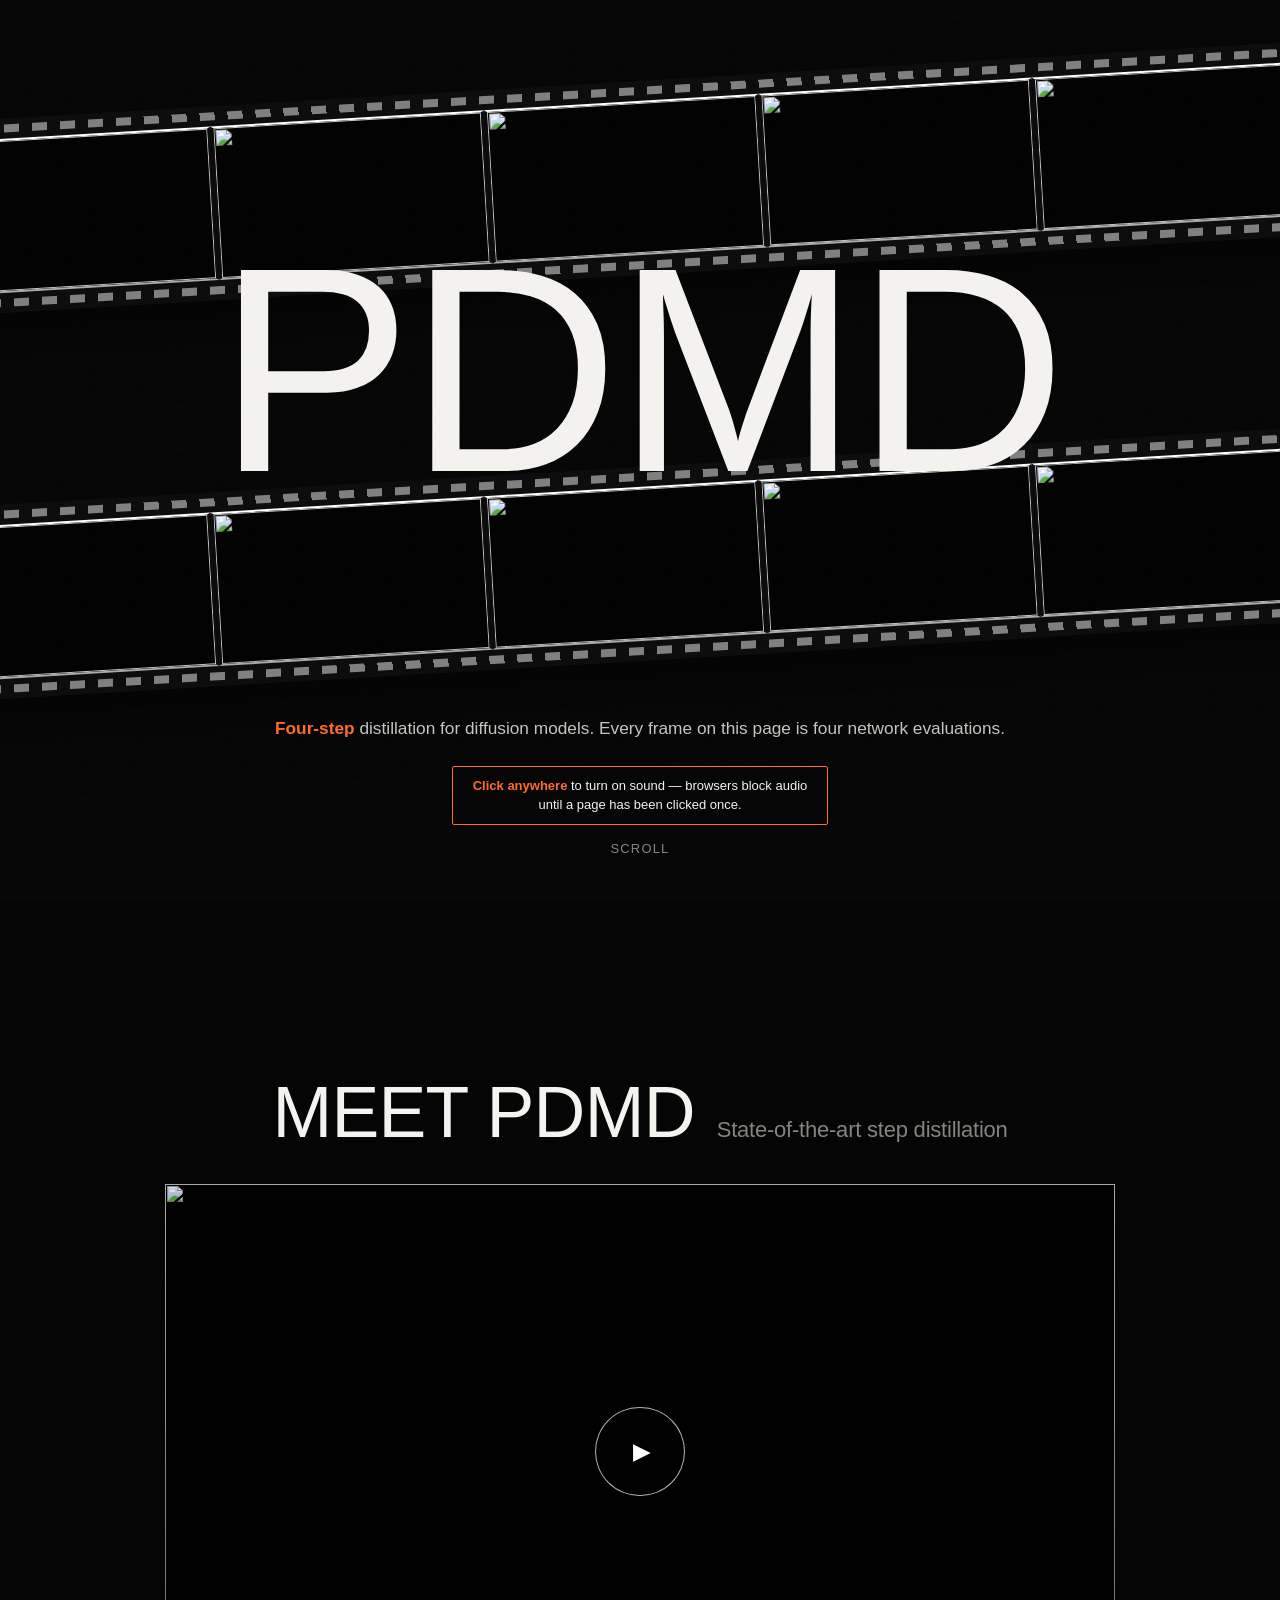
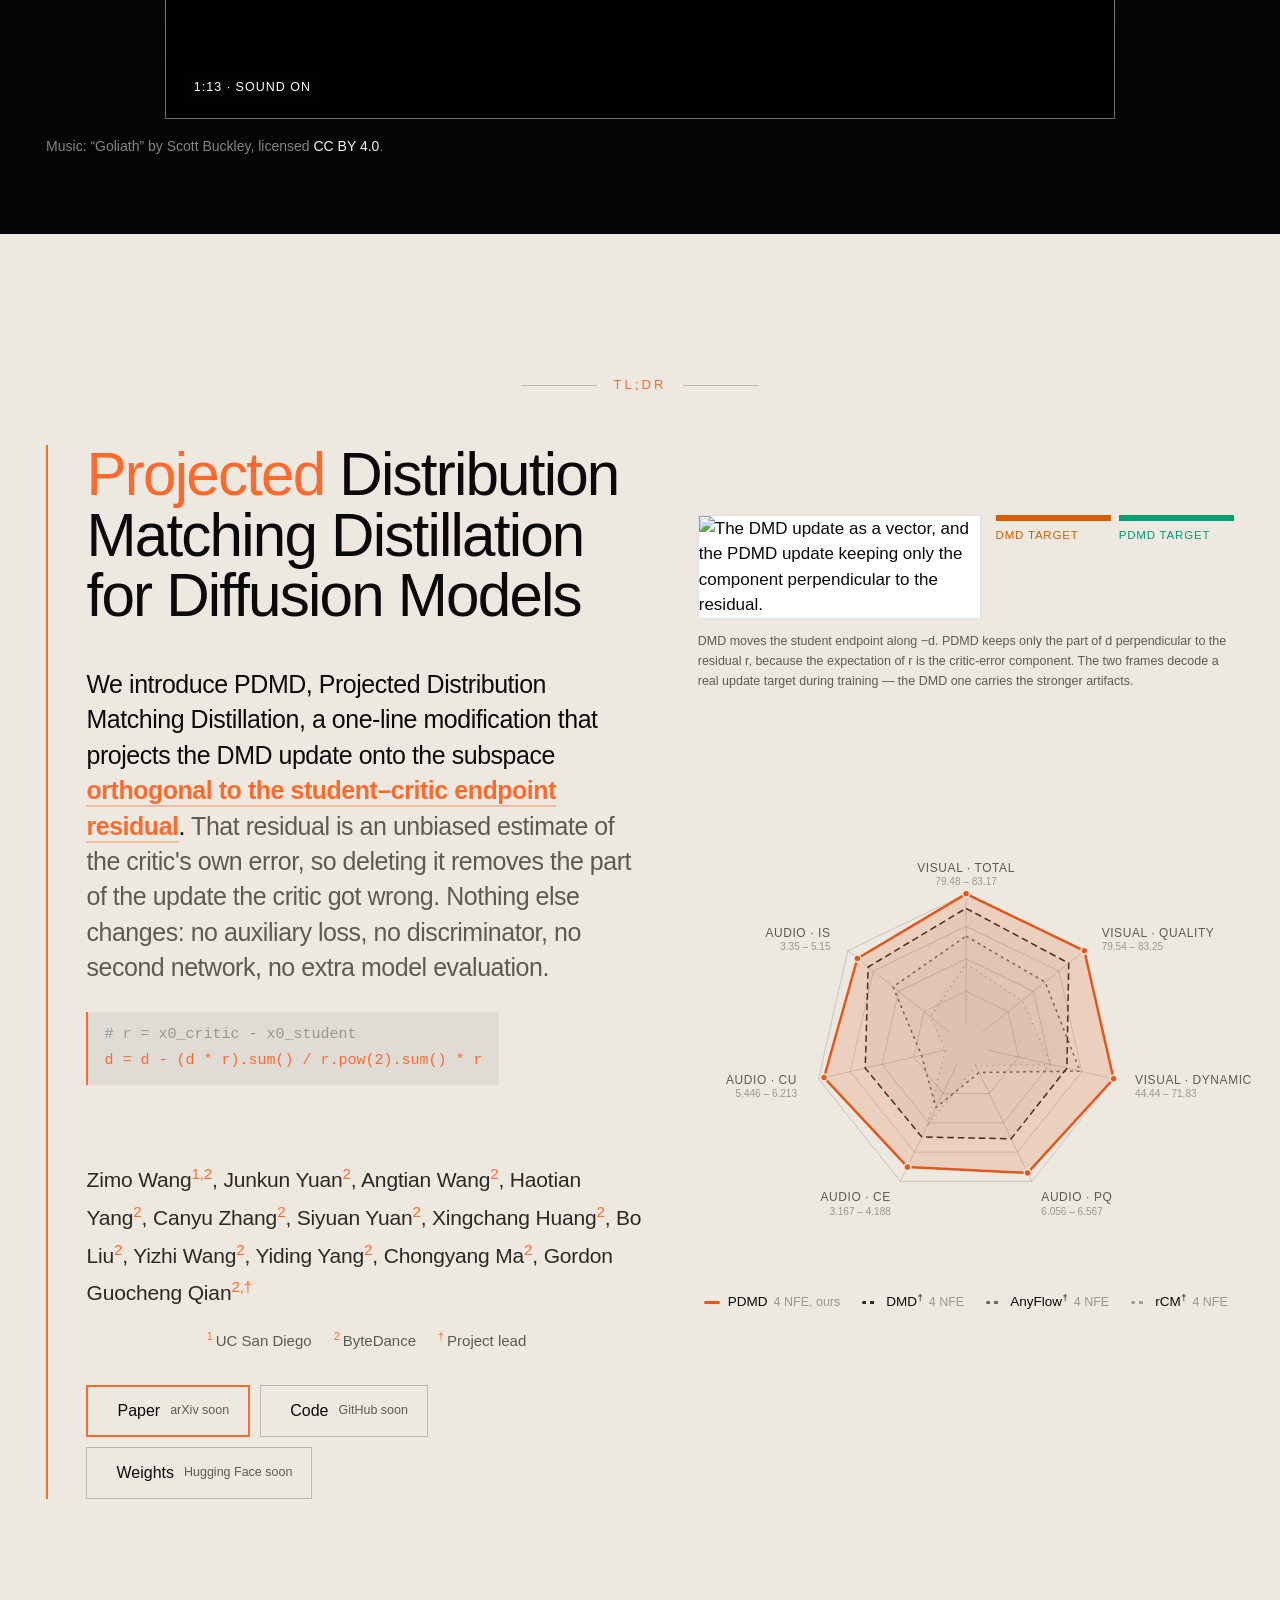
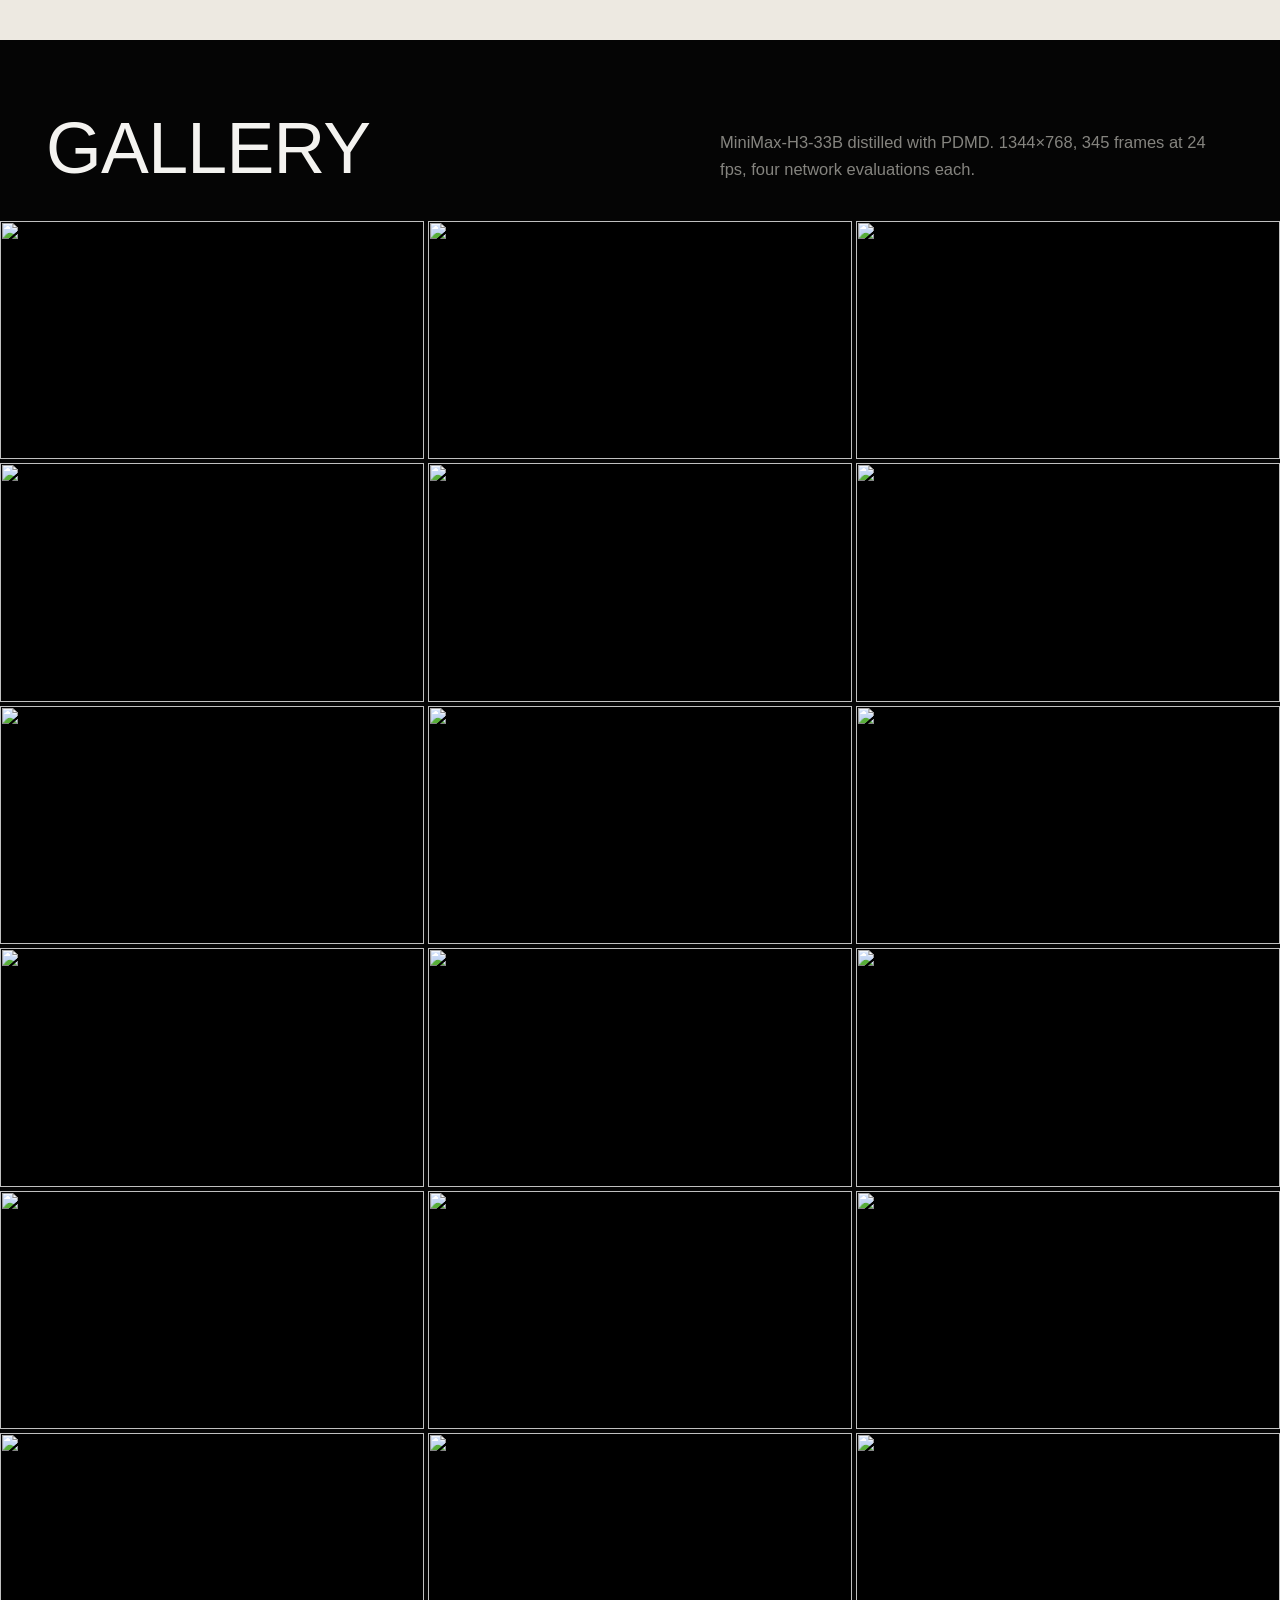
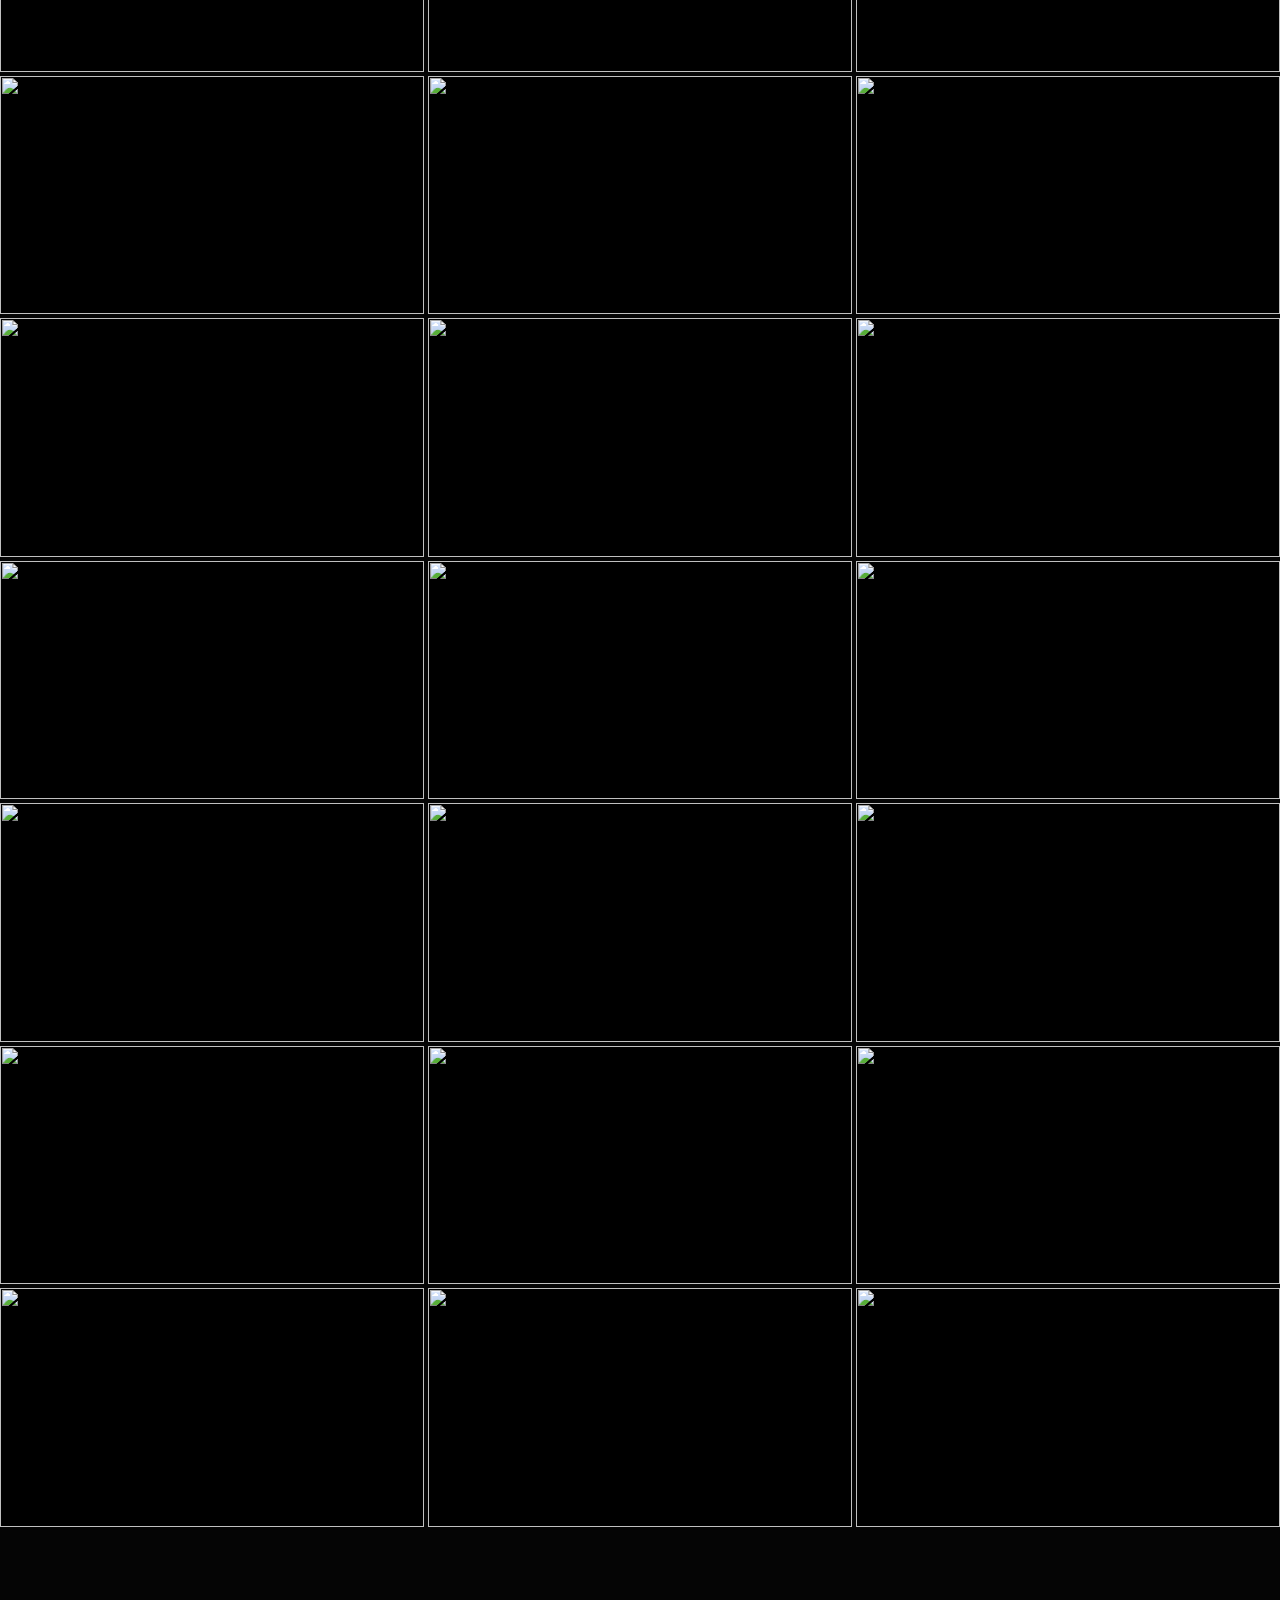
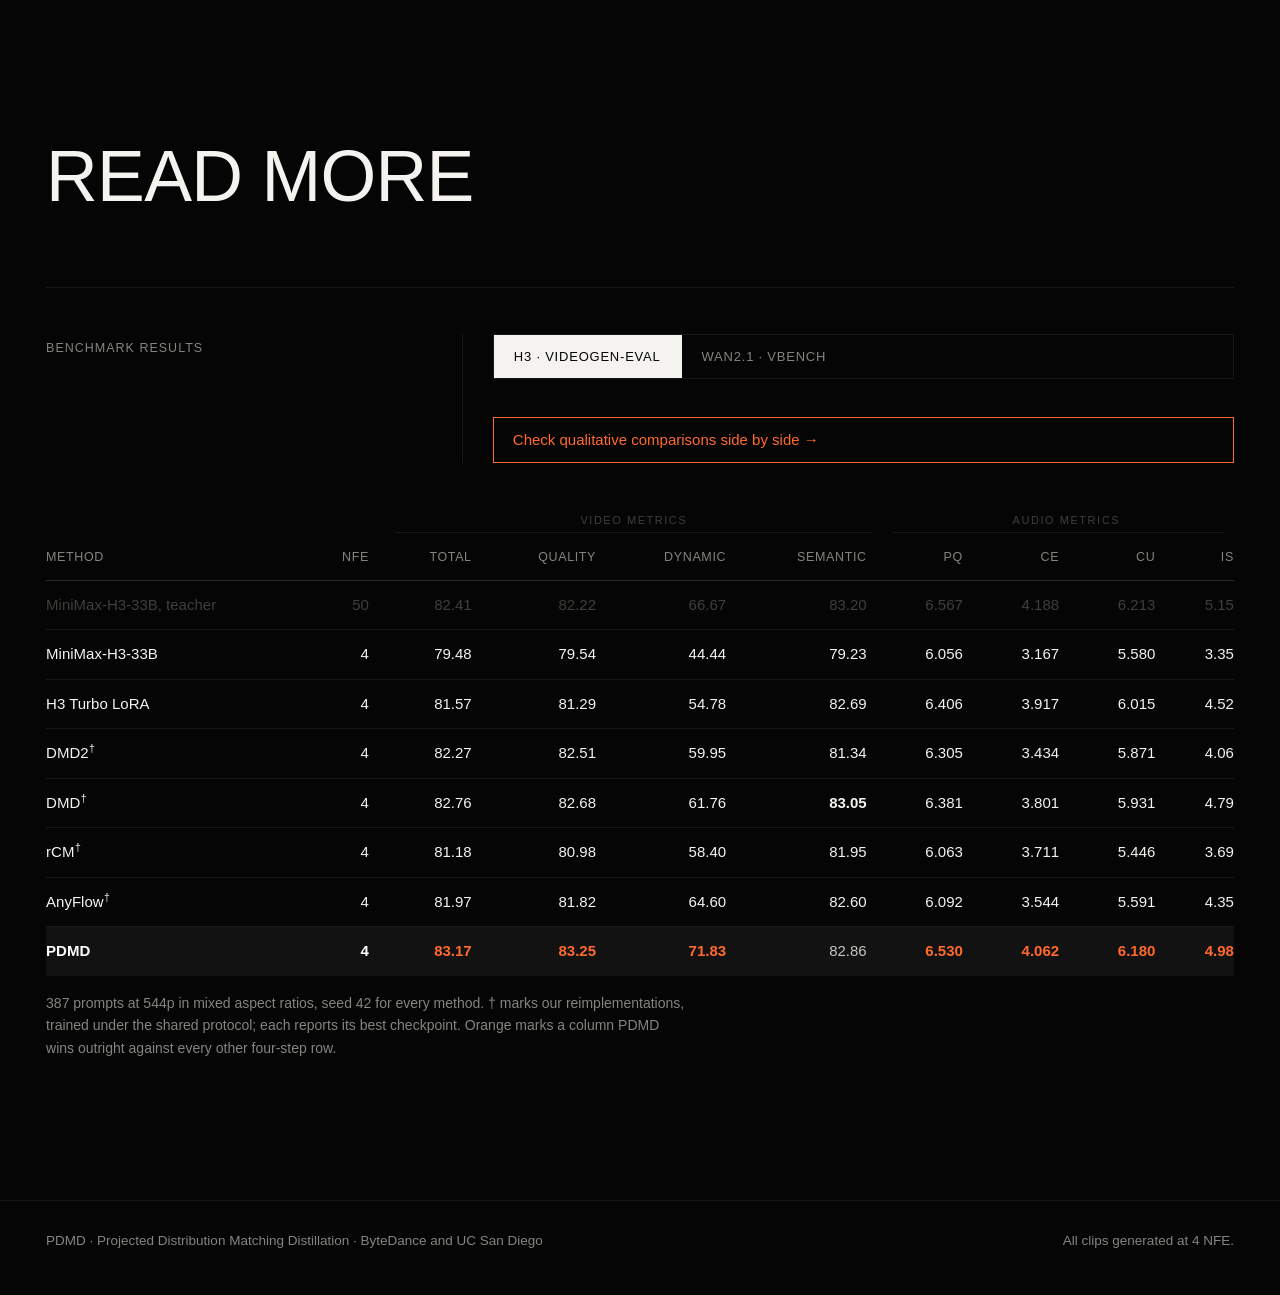
==== index.html @ f1066604 "Add original offline website and launch film" ====
<!doctype html>
<html lang="en">
<head>
<meta charset="utf-8">
<meta name="viewport" content="width=device-width,initial-scale=1,viewport-fit=cover">
<title>PDMD &#8212; Projected Distribution Matching Distillation</title>
<meta name="description" content="PDMD: Projected Distribution Matching Distillation for Diffusion Models. Four-step distillation from a one-line change to the DMD update.">
<meta property="og:title" content="PDMD &#8212; Projected Distribution Matching Distillation">
<meta property="og:description" content="Delete one direction from the DMD update and four-step distillation stops collapsing.">
<meta property="og:type" content="website">
<meta property="og:image" content="posters/film.jpg?v=64">
<meta name="twitter:card" content="summary_large_image">
<link rel="stylesheet" href="fonts/fonts.css">
<link rel="icon" type="image/svg+xml" href="data:image/svg+xml,%3Csvg%20xmlns='http://www.w3.org/2000/svg'%20viewBox='0%200%2064%2064'%3E%3Crect%20width='64'%20height='64'%20rx='12'%20fill='%23050505'/%3E%3Cpath%20d='M32%2014%20V44%20M18%2044%20H46'%20stroke='%23FF6A2C'%20stroke-width='6'%20stroke-linecap='round'/%3E%3C/svg%3E">
<link rel="stylesheet" href="site.css?v=64">
</head>
<body>

<div class="topbar" id="topbar">
  <a class="mark" href="#top">PDMD</a>
  <span class="chip">TL;DR</span>
  <span class="strap"><b>A one-line change that projects the DMD update onto the subspace orthogonal to the
    student&#8211;critic endpoint residual,</b> reducing training errors such as oversaturation and reduced
    motion.</span>
  <nav>
    <a href="#film">Meet PDMD</a>
    <a href="#tldr">TL;DR</a>
    <a href="#gallery">Gallery</a>
    <a href="#bench" data-bench="h3">Benchmarks</a>
  </nav>
</div>

<main id="view-main" class="view">

<!-- ============ 1 ============ -->
<header class="hero wrap" id="top">
  <div class="reel"><div class="filmstrip">
    <div class="holes t"></div><div class="holes b"></div>
    <div class="strip" id="stripA"></div>
  </div></div>
  <div class="word cond" aria-hidden="true">PDMD</div>
  <div class="reel"><div class="filmstrip">
    <div class="holes t"></div><div class="holes b"></div>
    <div class="strip rev" id="stripB"></div>
  </div></div>
  <div class="hero-foot">
    <p class="tag"><b>Four-step</b> distillation for diffusion models. Every frame on this page is four network evaluations.</p>
    <p class="sndhint" id="sndHint" hidden><b>Click anywhere</b> to turn on sound &#8212;
      browsers block audio until a page has been clicked once.</p>
    <p class="cue">Scroll</p>
  </div>
</header>

<!-- ============ 2 -- meet PDMD ============ -->
<section class="band" id="film" style="padding-bottom:clamp(40px,6vw,80px)">
  <div class="wrap hold">
    <div class="head head--center reveal">
      <h2>Meet PDMD</h2>
      <p class="h2sub">State-of-the-art step distillation</p>
    </div>
    <div class="player reveal" id="player">
      <img class="ph" src="posters/film.jpg?v=64" alt="">
      <div class="play"><span>&#9654;</span></div>
      <div class="runtime">1:13 &#183; sound on</div>
    </div>
    <p class="tnote reveal">Music: &ldquo;Goliath&rdquo; by Scott Buckley, licensed
      <a href="https://creativecommons.org/licenses/by/4.0/" style="color:var(--ink)">CC&nbsp;BY&nbsp;4.0</a>.</p>
  </div>
</section>

<!-- ============ 3 -- TL;DR ============ -->
<section class="band band--bone wrap" id="tldr">
  <div class="hold">
    <div class="tldr-label reveal">TL;DR</div>
    <div class="tldr-grid">
    <div class="quote reveal">
      <h1 class="title"><em>Projected</em> Distribution<br>Matching Distillation<br>for Diffusion Models</h1>
      <p class="tldr">We introduce PDMD, Projected Distribution Matching Distillation, a one-line
        modification that projects the DMD update onto the subspace <mark>orthogonal to the student&#8211;critic
        endpoint residual</mark>. <span class="dim">That residual is an unbiased estimate of the critic&#39;s own
        error, so deleting it removes the part of the update the critic got wrong. Nothing else changes: no
        auxiliary loss, no discriminator, no second network, no extra model evaluation.</span></p>
      <div class="oneline"><i># r = x0_critic - x0_student</i><b>d = d - (d * r).sum() / r.pow(2).sum() * r</b></div>
      <p class="names">
        Zimo Wang<sup>1,2</sup>, Junkun Yuan<sup>2</sup>, Angtian Wang<sup>2</sup>, Haotian Yang<sup>2</sup>,
        Canyu Zhang<sup>2</sup>, Siyuan Yuan<sup>2</sup>, Xingchang Huang<sup>2</sup>, Bo Liu<sup>2</sup>,
        Yizhi Wang<sup>2</sup>, Yiding Yang<sup>2</sup>, Chongyang Ma<sup>2</sup>,
        Gordon Guocheng Qian<sup>2,&#8224;</sup>
      </p>
      <p class="aff">
        <span><sup>1</sup>UC San Diego</span><span><sup>2</sup>ByteDance</span><span><sup>&#8224;</sup>Project lead</span>
      </p>
      <div class="cta">
        <a class="btn btn--primary" href="#" data-ph><img class="brand brand--arxiv" src="logos/arxiv.svg" alt="">Paper <span class="soon">arXiv soon</span></a>
        <a class="btn" href="#" data-ph><img class="brand" src="logos/gh.svg" alt="">Code <span class="soon">GitHub soon</span></a>
        <a class="btn" href="#" data-ph><img class="brand" src="logos/hf.svg" alt="">Weights <span class="soon">Hugging Face soon</span></a>
      </div>
    </div>
      <figure class="fig3 reveal">
        <div class="fig3-row">
          <img class="fig3-diagram" src="fig3/intuition.png"
               alt="The DMD update as a vector, and the PDMD update keeping only the component perpendicular to the residual.">
          <div class="fig3-pair">
            <span><img src="fig3/dmd.jpg" alt=""><em>DMD target</em></span>
            <span><img src="fig3/pdmd.jpg" alt=""><em>PDMD target</em></span>
          </div>
        </div>
        <figcaption>DMD moves the student endpoint along &#8722;d. PDMD keeps only the part of d perpendicular
          to the residual r, because the expectation of r is the critic-error component. The two frames decode a
          real update target during training &#8212; the DMD one carries the stronger artifacts.</figcaption>
      </figure>
    <div class="radarwrap reveal">
      <svg class="radar" id="radar" viewBox="0 0 560 480" role="img"
           aria-label="Seven dimensions on VideoGen-Eval: PDMD against three four-step baselines"></svg>
      <div>
        <div class="legend" id="radarLegend"></div>

      </div>
    </div>
    </div>
  </div>
</section>

<!-- ============ 4 -- gallery ============ -->
<section class="band" id="gallery" style="padding-block:clamp(40px,6vw,80px)">
  <div class="wrap hold">
    <div class="head reveal">
      <h2>Gallery</h2>
      <p class="sub">MiniMax-H3-33B distilled with PDMD. 1344&#215;768, 345 frames at 24 fps, four network
        evaluations each.
        </p>
    </div>
  </div>
  <div class="film" id="filmgrid"></div>
</section>

<!-- ============ 5 -- read more ============ -->
<section class="band wrap" id="readmore">
  <div class="hold">
    <div class="rm-head reveal">
      <h2>Read more</h2>
    </div>

    <!-- 5b -->
    <div class="sect" id="bench">
      <div class="split reveal">
        <div class="l"><span class="label">Benchmark results</span></div>
        <div class="r">
          <div class="switch" role="tablist" id="benchSwitch">
            <button class="sw" role="tab" data-b="h3" aria-selected="true">H3 &#183; VideoGen-Eval</button>
            <button class="sw" role="tab" data-b="wan" aria-selected="false">Wan2.1 &#183; VBench</button>
          </div>
          <a class="btn btn--ghost btn--accent" href="#/compare/h3" style="margin-top:16px">Check qualitative
            comparisons side by side &#8594;</a>
        </div>
      </div>

      <div id="b-h3">
        <div class="tw reveal">
          <table>
            <thead>
              <tr class="grp">
                <th colspan="2"></th>
                <th colspan="4" class="grp-v">Video metrics</th>
                <th colspan="4" class="grp-a">Audio metrics</th>
              </tr>
              <tr><th>Method</th><th>NFE</th><th>Total</th><th>Quality</th><th>Dynamic</th><th>Semantic</th><th>PQ</th><th>CE</th><th>CU</th><th>IS</th></tr>
            </thead>
            <tbody>
              <tr class="base"><td>MiniMax-H3-33B, teacher</td><td>50</td><td>82.41</td><td>82.22</td><td>66.67</td><td>83.20</td><td>6.567</td><td>4.188</td><td>6.213</td><td>5.15</td></tr>
              <tr><td>MiniMax-H3-33B</td><td>4</td><td>79.48</td><td>79.54</td><td>44.44</td><td>79.23</td><td>6.056</td><td>3.167</td><td>5.580</td><td>3.35</td></tr>
              <tr><td>H3 Turbo LoRA</td><td>4</td><td>81.57</td><td>81.29</td><td>54.78</td><td>82.69</td><td>6.406</td><td>3.917</td><td>6.015</td><td>4.52</td></tr>
              <tr><td>DMD2<sup class="dag">&#8224;</sup></td><td>4</td><td>82.27</td><td>82.51</td><td>59.95</td><td>81.34</td><td>6.305</td><td>3.434</td><td>5.871</td><td>4.06</td></tr>
              <tr><td>DMD<sup class="dag">&#8224;</sup></td><td>4</td><td>82.76</td><td>82.68</td><td>61.76</td><td class="best">83.05</td><td>6.381</td><td>3.801</td><td>5.931</td><td>4.79</td></tr>
              <tr><td>rCM<sup class="dag">&#8224;</sup></td><td>4</td><td>81.18</td><td>80.98</td><td>58.40</td><td>81.95</td><td>6.063</td><td>3.711</td><td>5.446</td><td>3.69</td></tr>
              <tr><td>AnyFlow<sup class="dag">&#8224;</sup></td><td>4</td><td>81.97</td><td>81.82</td><td>64.60</td><td>82.60</td><td>6.092</td><td>3.544</td><td>5.591</td><td>4.35</td></tr>
              <tr class="ours"><td>PDMD</td><td>4</td><td class="win">83.17</td><td class="win">83.25</td><td class="win">71.83</td><td class="behind">82.86</td><td class="win">6.530</td><td class="win">4.062</td><td class="win">6.180</td><td class="win">4.98</td></tr>
            </tbody>
          </table>
        </div>
        <p class="tnote reveal">387 prompts at 544p in mixed aspect ratios, seed 42 for every method. &#8224; marks our
          reimplementations, trained under the shared protocol; each reports its best checkpoint. Orange marks a column PDMD wins outright
          against every other four-step row.</p>

      </div>

      <div id="b-wan" hidden>
        <div class="tw reveal">
          <table>
            <thead><tr><th>Method</th><th>NFE</th><th>Total</th><th>Quality</th><th>Dynamic</th><th>Semantic</th></tr></thead>
            <tbody>
              <tr class="base"><td>Wan2.1-T2V-1.3B, teacher</td><td>50&#215;2</td><td>83.06</td><td>85.02</td><td>68.61</td><td>75.23</td></tr>
              <tr><td>Wan2.1-T2V-1.3B</td><td>4&#215;2</td><td>68.54</td><td>73.60</td><td>18.61</td><td>48.30</td></tr>
              <tr><td>rCM</td><td>4</td><td>83.13</td><td>85.14</td><td>78.06</td><td>75.10</td></tr>
              <tr><td>AnyFlow</td><td>4</td><td>83.54</td><td>85.28</td><td>59.44</td><td class="best">76.57</td></tr>
              <tr><td>DMD<sup class="dag">&#8224;</sup></td><td>4</td><td>82.70</td><td>85.06</td><td>86.39</td><td>73.24</td></tr>
              <tr><td>DMD2<sup class="dag">&#8224;</sup></td><td>4</td><td>83.44</td><td>85.84</td><td>76.67</td><td>73.84</td></tr>
              <tr class="ours"><td>PDMD</td><td>4</td><td class="win">83.73</td><td class="win">85.89</td><td class="win">89.72</td><td class="behind">75.09</td></tr>
            </tbody>
          </table>
        </div>
        <p class="tnote reveal">944 AnyFlow-augmented VBench prompts at 480p, five seeds each.
          &#8224; marks our reimplementations, trained under the shared protocol;
          each reports its best checkpoint. Orange marks a
          column PDMD wins outright against every other four-step row.
          DMD<sup class="dag">&#8224;</sup> and PDMD differ only by the projection.</p>
      </div>
    </div>
  </div>
</section>

</main>

<!-- ============ subpage: every comparison ============ -->
<main id="view-compare" class="view" hidden>
  <section class="band wrap" style="padding-top:clamp(90px,11vw,150px)">
    <div class="hold">
      <div class="split reveal" style="border-top:0">
        <div class="l"><a href="#/" class="label" style="color:var(--signal)">&#8592; Back</a></div>
        <div class="r">
          <h2>Qualitative Comparisons</h2>
          <div class="switch" role="tablist" id="benchSwitch2">
            <button class="sw" role="tab" data-b="h3" aria-selected="true">H3 &#183; VideoGen-Eval</button>
            <button class="sw" role="tab" data-b="wan" aria-selected="false">Wan2.1 &#183; VBench</button>
          </div>
        </div>
      </div>
      <div id="c-h3" style="margin-top:clamp(30px,4vw,56px)">
        <div id="galH3"></div>
      </div>
      <div id="c-wan" hidden style="margin-top:clamp(30px,4vw,56px)">
        <div id="galWan"></div>
      </div>
    </div>
  </section>
</main>

<footer class="wrap">
  <div class="hold foot">
    <div>PDMD &#183; Projected Distribution Matching Distillation &#183; ByteDance and UC San Diego</div>
    <div>All clips generated at 4 NFE.</div>
  </div>
</footer>

<script src="data.js?v=64"></script>
<script src="site.js?v=64"></script>
<script src="radar.js?v=64"></script>
<script>
(function () {
  "use strict";
  var UI = window.PDMDUI, D = window.PDMD;

  /* clips held back everywhere on the main page */
  var GALLERY_SKIP = {"79B": 1, "57B": 1, "2B": 1};
  var SHOWN = D.showcase.filter(function (it) { return !GALLERY_SKIP[it.id]; });

  /* ---- 1. filmstrip ---- */
  /* The strip moves by CSS animation, not by scrolling, and IntersectionObserver
     does not reliably fire for elements displaced only by a transform -- so these
     do not wait to be observed. They are 480x270 proxies (~320 KB).

     They also do not all start at once: thirty-two simultaneous requests exhaust
     the per-host connection limit and every one of them stalls at readyState 0.
     A small queue keeps a few loading at a time and starts the next as each
     becomes playable. */
  var QUEUE = [], INFLIGHT = 0, MAX_INFLIGHT = 4;
  function pump() {
    while (INFLIGHT < MAX_INFLIGHT && QUEUE.length) {
      (function (v) {
        INFLIGHT++;
        var done = false;
        function next() {
          if (done) return;
          done = true; INFLIGHT--;
          pump();
        }
        v.addEventListener("canplay", next, {once: true});
        v.addEventListener("error", next, {once: true});
        setTimeout(next, 6000);            /* never let one stall file block the rest */
        v.src = v.dataset.src;
        var p = v.play(); if (p && p.catch) p.catch(function () {});
      })(QUEUE.shift());
    }
  }

  function frame(it) {
    var b = document.createElement("button");
    b.type = "button"; b.className = "frame";
    b.setAttribute("aria-label", "Open " + it.title);
    var img = document.createElement("img");
    img.src = it.thumb || it.poster; img.alt = ""; img.decoding = "async";
    img.width = 420; img.height = 240;
    var v = document.createElement("video");
    v.muted = true; v.loop = true; v.playsInline = true; v.preload = "auto";
    v.setAttribute("muted", ""); v.setAttribute("playsinline", ""); v.setAttribute("loop", "");
    v.dataset.src = it.proxy || it.src;
    v.addEventListener("playing", function () { b.classList.add("playing"); });
    v.addEventListener("error", function () { b.classList.remove("playing"); });
    b.appendChild(img); b.appendChild(v);
    /* The strip runs silent; the frame under the pointer is the one you hear.
       Nothing is paused or restarted -- the marquee keeps moving and the clip
       keeps its place, only its mute flag changes. */
    b.addEventListener("pointerenter", function () {
      if (!(UI.isArmed && UI.isArmed())) return;
      UI.soloAudio(v);
    });
    b.addEventListener("pointerleave", function () { UI.soloAudio(null); });
    b.addEventListener("click", function () {
      UI.openLightbox({title: it.title, sub: "MiniMax-H3-33B distilled with PDMD, 4 NFE -- " + it.kind,
                       prompt: it.prompt, src: it.src});
    });
    QUEUE.push(v);
    return b;
  }
  function strip(host, items) {
    for (var pass = 0; pass < 2; pass++) {
      items.forEach(function (it) { host.appendChild(frame(it)); });
    }
  }
  /* The hero strip draws from the same list as the gallery, so a clip removed
     from one is removed from both -- it used to slice the unfiltered showcase
     and kept showing clips the gallery no longer had. */
  strip(document.getElementById("stripA"), SHOWN.slice(0, 8));
  strip(document.getElementById("stripB"), SHOWN.slice(8, 16));
  pump();

  /* ---- 3. the film ---- */
  var player = document.getElementById("player");
  player.addEventListener("click", function () {
    if (player.classList.contains("on")) return;
    var v = document.createElement("video");
    v.src = "film.mp4?v=64"; v.controls = true; v.autoplay = true; v.playsInline = true; v.preload = "auto";
    player.appendChild(v);
    player.classList.add("on");
    v.play().catch(function () {});
  });

  /* ---- the sound hint ----
     No switch: sound is attempted on every hover and any click anywhere in the
     document arms it permanently. The line below only exists to explain the gap
     before that first click, because the browser gives no feedback of its own. */
  (function () {
    var hint = document.getElementById("sndHint");
    if (!hint) return;
    function paint() {
      hint.hidden = !document.documentElement.classList.contains("needs-gesture");
    }
    new MutationObserver(paint).observe(document.documentElement,
      { attributes: true, attributeFilter: ["class"] });
    paint();
  })();

  /* ---- space toggles whatever is playing ----
     Native controls already take space, but only while the <video> itself has
     focus; anywhere else on the page space scrolls instead. This routes it to
     the thing the reader is actually looking at. */
  document.addEventListener("keydown", function (e) {
    if (e.key !== " " && e.code !== "Space") return;
    if (e.ctrlKey || e.metaKey || e.altKey) return;
    var t = e.target;
    if (!t) return;
    if (t.tagName === "INPUT" || t.tagName === "TEXTAREA" || t.isContentEditable) return;
    /* space activates a focused control -- never take it away from one */
    if (t.closest && t.closest("button, a, summary, [role=slider], [role=tab]")) return;
    /* A <video controls> handles space itself, and that handler is not always
       cancelable -- doing it here too toggled twice, which read as "it paused
       for a moment and started again". Leave the focused player alone. */
    if (t.tagName === "VIDEO" || (t.closest && t.closest("video"))) return;

    /* the lightbox is modal, so it wins; then whichever comparison row is under
       the pointer; then the film */
    var lbv = document.querySelector(".lb video");
    if (lbv) { e.preventDefault(); toggle(lbv); return; }

    var row = document.querySelector(".cmp:hover");
    if (row) {
      var btn = row.querySelector(".ctl-play");
      if (btn) { e.preventDefault(); btn.click(); return; }
    }

    var fv = player.querySelector("video");
    if (fv) { e.preventDefault(); toggle(fv); }

    function toggle(v) {
      if (v.paused) { var p = v.play(); if (p && p.catch) p.catch(function () {}); }
      else { v.pause(); }
    }
  });

  /* ---- 4. gallery ---- */
  var grid = document.getElementById("filmgrid");
  SHOWN.forEach(function (it, i) { grid.appendChild(UI.cell(it, i % 5 === 0 ? "wide" : "")); });

  /* ---- 5. comparison grids (their own page) ----
     A row only fetches metadata once it is near the viewport -- that paints a
     first frame without starting playback. Hovering a panel plays it. */
  /* The comparison page holds 392 <video> elements and every one of them is on
     the same host. Priming them all leaves that many HTTP/2 streams open, and
     once TOS stops granting streams it refuses the *document* request too --
     ERR_HTTP2_SERVER_REFUSED_STREAM on the next load. So at most MAX_LOADING
     metadata fetches are in flight, and a row that scrolls clear of the
     viewport hands its sources back. */
  var LOAD_Q = [], LOADING = 0, MAX_LOADING = 6;
  function pumpLoad() {
    while (LOADING < MAX_LOADING && LOAD_Q.length) {
      var shot = LOAD_Q.shift();
      if (!shot.isConnected || !shot.queued) continue;
      (function (sh) {
        LOADING++;
        var done = false;
        function next() { if (done) return; done = true; LOADING--; pumpLoad(); }
        var v = sh.prime();
        if (!v) return next();
        v.addEventListener("loadeddata", next, { once: true });
        v.addEventListener("error", next, { once: true });
        setTimeout(next, 8000);          /* a stalled fetch must not block the queue */
      })(shot);
    }
  }
  var rowIO = ("IntersectionObserver" in window) ? new IntersectionObserver(function (es) {
    es.forEach(function (e) {
      var shots = e.target.querySelectorAll(".shot");
      if (e.isIntersecting) {
        shots.forEach(function (sh) {
          if (!sh.queued) { sh.queued = true; LOAD_Q.push(sh); }
        });
        pumpLoad();
      } else {
        shots.forEach(function (sh) { if (sh.release) sh.release(); });
      }
    });
  }, { rootMargin: "300px 0px" }) : null;

  function shotEl(it, row, onmeta) {
    var shot = document.createElement("div");
    shot.className = "shot";
    shot.style.aspectRatio = row.w + " / " + row.h;
    shot.tabIndex = 0;
    shot.style.cursor = "zoom-in";
    var v = null;
    shot.prime = function () {
      if (v) return v;
      v = document.createElement("video");
      v.muted = true; v.loop = true; v.playsInline = true; v.preload = "metadata";
      v.setAttribute("muted", ""); v.setAttribute("playsinline", ""); v.setAttribute("loop", "");
      v.src = it.src;
      if (onmeta) v.addEventListener("loadedmetadata", onmeta);
      shot.appendChild(v);
      return v;
    };
    /* drop the element entirely: removeAttribute + load() is what actually
       closes the connection; clearing .src alone leaves the stream open */
    shot.current = function () { return v; };     /* never creates */
    shot.release = function () {
      if (!v) return;
      try { v.pause(); v.removeAttribute("src"); v.load(); } catch (e) {}
      v.remove();
      v = null;
      shot.queued = false;
    };
    /* No per-panel play/pause here -- moving across a row would fire
       pointerleave on the panel being left and stall that clip while its
       neighbours ran on, which is the drift the transport exists to prevent.
       Audio is different: unmuting changes no clock, so the panel under the
       pointer is the one you hear and the rest stay silent. */
    shot.addEventListener("pointerenter", function () {
      var el = shot.current(); if (!el) return;
      if (!(UI.isArmed && UI.isArmed())) return;   /* before any click: still muted */
      el.volume = 1; el.muted = false; el.removeAttribute("muted");
    });
    shot.addEventListener("pointerleave", function () {
      var el = shot.current(); if (!el) return;
      el.muted = true; el.setAttribute("muted", "");
    });
    shot.addEventListener("click", function () {
      UI.openLightbox({ title: it.name + " \u2014 prompt " + row.id,
                        sub: it.note || "",          /* never the run id: internal */
                        prompt: row.prompt, src: it.src });
    });
    return shot;
  }

  /* ---- one transport per comparison row ----
     Eight <video> elements started by eight separate play() calls drift apart
     within seconds -- different decode start times, different buffer states.
     So one running clip is treated as the clock and the rest are pulled back to
     it twice a second, and "Resync" does that pull on demand. Scrubbing seeks
     every clip in the row to the same time. */
  function rowTransport(sec, shots) {
    var bar = document.createElement("div");
    bar.className = "cmp-ctl";
    bar.innerHTML =
      '<button class="ctl-btn ctl-play" type="button" aria-label="Play this row">' +
        '<svg class="i-play" viewBox="0 0 12 14" aria-hidden="true"><polygon points="1,1 11,7 1,13"/></svg>' +
        '<svg class="i-pause" viewBox="0 0 12 14" aria-hidden="true">' +
          '<rect x="1.4" y="1" width="3.4" height="12"/><rect x="7.2" y="1" width="3.4" height="12"/></svg>' +
      '</button>' +
      '<div class="ctl-track" role="slider" tabindex="0" aria-label="Position in this row" ' +
        'aria-valuemin="0" aria-valuemax="0" aria-valuenow="0"><div class="ctl-fill"></div></div>' +
      '<span class="ctl-time">0.0 / 0.0s</span>' +
      '<button class="ctl-btn ctl-sync" type="button" ' +
        'title="Pull every clip in this row back onto the same frame">Resync</button>';
    sec.appendChild(bar);

    var playBtn = bar.querySelector(".ctl-play"),
        track   = bar.querySelector(".ctl-track"),
        fill    = bar.querySelector(".ctl-fill"),
        timeEl  = bar.querySelector(".ctl-time"),
        syncBtn = bar.querySelector(".ctl-sync");

    var pinned = null;             /* null: follow the pointer. true/false: a button decided. */
    var scrubbing = false, raf = 0, lastFix = 0;

    function vids() {                /* creates elements -- only on real interaction */
      var out = [];
      shots.forEach(function (s) { var v = s.prime(); if (v) out.push(v); });
      return out;
    }
    /* Reading the transport must never create a <video>. paint() runs from
       every loadedmetadata, so using vids() here meant one queued clip primed
       the other seven in its row immediately, straight past the load limiter
       -- which is how 392 streams got opened despite the queue. */
    function live() {
      var out = [];
      shots.forEach(function (s) { var v = s.current(); if (v) out.push(v); });
      return out;
    }
    function dur(vs) {
      var d = 0;
      vs.forEach(function (v) { if (isFinite(v.duration) && v.duration > d) d = v.duration; });
      return d;
    }
    function clock(vs) {           /* whichever clip is actually running */
      for (var i = 0; i < vs.length; i++) if (!vs[i].paused && vs[i].readyState > 1) return vs[i];
      return vs[0] || null;
    }
    function paint() {
      var vs = live(), c = clock(vs), d = dur(vs), t = c ? c.currentTime : 0;
      fill.style.width = (d > 0 ? Math.min(100, (t / d) * 100) : 0).toFixed(2) + "%";
      timeEl.textContent = t.toFixed(1) + " / " + d.toFixed(1) + "s";
      track.setAttribute("aria-valuemax", d.toFixed(1));
      track.setAttribute("aria-valuenow", t.toFixed(1));
    }
    sec.paintBar = paint;
    function resync() {
      var vs = live(), c = clock(vs);
      if (!c) return;
      var t = c.currentTime;
      vs.forEach(function (v) {
        if (v !== c && Math.abs(v.currentTime - t) > 0.03) { try { v.currentTime = t; } catch (e) {} }
      });
    }
    function seekTo(t) {
      var vs = live();            /* hovering the row has already primed it */
      vs.forEach(function (v) {
        try { v.currentTime = Math.max(0, Math.min(t, (v.duration || t))); } catch (e) {}
      });
      paint();
    }
    function loop(ts) {
      paint();
      if (ts - lastFix > 500) { lastFix = ts; resync(); }
      raf = requestAnimationFrame(loop);
    }
    function playAll() {
      vids().forEach(function (v) { var p = v.play(); if (p && p.catch) p.catch(function () {}); });
      sec.classList.add("running");
      playBtn.setAttribute("aria-label", "Pause this row");
      if (!raf) { lastFix = 0; raf = requestAnimationFrame(loop); }
    }
    function pauseAll() {
      live().forEach(function (v) { try { v.pause(); } catch (e) {} });
      sec.classList.remove("running");
      playBtn.setAttribute("aria-label", "Play this row");
      if (raf) { cancelAnimationFrame(raf); raf = 0; }
      paint();
    }

    sec.addEventListener("pointerenter", function () {
      if (scrubbing) return;
      if (pinned === null) playAll(); else paint();
    });
    sec.addEventListener("pointerleave", function () {
      /* setPointerCapture on the rail fires pointerleave on the row; pausing
         then would kill the drag halfway through */
      if (scrubbing) return;
      if (pinned === null) pauseAll();
    });

    playBtn.addEventListener("click", function (e) {
      e.stopPropagation();
      if (sec.classList.contains("running")) { pinned = false; pauseAll(); }
      else { pinned = true; playAll(); }
    });
    syncBtn.addEventListener("click", function (e) {
      e.stopPropagation();
      resync(); paint();
      syncBtn.classList.add("flash");
      setTimeout(function () { syncBtn.classList.remove("flash"); }, 380);
    });

    function fracAt(e) {
      var b = track.getBoundingClientRect();
      return b.width ? Math.max(0, Math.min(1, (e.clientX - b.left) / b.width)) : 0;
    }
    function scrub(e) {
      var d = dur(live());
      if (d > 0) seekTo(fracAt(e) * d);
    }
    var wasRunning = false;
    track.addEventListener("pointerdown", function (e) {
      e.preventDefault(); e.stopPropagation();
      scrubbing = true;
      wasRunning = sec.classList.contains("running");
      track.classList.add("dragging");
      /* seek on a paused video lands on the frame you asked for; seeking while
         it plays fights the decoder and the thumb stutters */
      if (wasRunning) live().forEach(function (v) { try { v.pause(); } catch (err) {} });
      try { track.setPointerCapture(e.pointerId); } catch (err) {}
      scrub(e);
    });
    track.addEventListener("pointermove", function (e) { if (scrubbing) scrub(e); });
    function endScrub(e) {
      if (!scrubbing) return;
      scrubbing = false;
      track.classList.remove("dragging");
      try { track.releasePointerCapture(e.pointerId); } catch (err) {}
      resync();
      if (wasRunning) playAll();
      else paint();
    }
    track.addEventListener("pointerup", endScrub);
    track.addEventListener("pointercancel", endScrub);
    track.addEventListener("keydown", function (e) {
      var vs = live(), d = dur(vs), c = clock(vs);
      if (e.key === " " || e.key === "Enter") { e.preventDefault(); playBtn.click(); return; }
      if (!d || !c) return;
      var step = e.shiftKey ? 1 : 0.2;
      if (e.key === "ArrowRight") { e.preventDefault(); seekTo(c.currentTime + step); }
      else if (e.key === "ArrowLeft") { e.preventDefault(); seekTo(c.currentTime - step); }
      else if (e.key === "Home") { e.preventDefault(); seekTo(0); }
    });
  }

  function buildCompare(host, rows) {
    /* No "Main paper" / "Supplement" dividers, and the rows run in prompt-id
       order rather than main-paper-first. Sorted here rather than in data.js
       so regenerating the data cannot quietly restore the old order. */
    rows.slice().sort(function (a, b) { return Number(a.id) - Number(b.id); }).forEach(function (row) {
      var sec = document.createElement("div"); sec.className = "cmp";
      var head = document.createElement("div"); head.className = "cmp-head";
      var h3 = document.createElement("h3"); h3.textContent = "Prompt " + row.id;
      var sp = document.createElement("span"); sp.className = "id";
      sp.textContent = row.w + "\u00d7" + row.h + (row.short ? "  \u00b7  " + row.short : "");
      head.appendChild(h3); head.appendChild(sp); sec.appendChild(head);
      /* `short` is a one-line summary, shown inline beside the dimensions;
         `prompt` is what the model was actually fed -- VideoGen-Eval through
         H3 PE, VBench through the AnyFlow augmentation -- and stays a click
         away behind "Show full prompt". */
      if (row.prompt) {
        var det = document.createElement("details"); det.className = "prompt";
        det.innerHTML = "<summary>Show full prompt</summary><div class=\"body\"></div>";
        det.querySelector(".body").textContent = row.prompt;
        sec.appendChild(det);
      }
      var grid = document.createElement("div"); grid.className = "cmp-grid";
      /* every model on one line, however many there are -- minmax(0,...) so a
         long column cannot push the row wider than its container */
      grid.style.gridTemplateColumns = "repeat(" + row.items.length + ",minmax(0,1fr))";
      var shots = [];
      row.items.forEach(function (it) {
        var el = document.createElement("div"); el.className = "cmp-item" + (it.ours ? " ours" : "");
        var nm = document.createElement("div"); nm.className = "nm";
        nm.innerHTML = "<b></b><i></i>";
        nm.querySelector("b").innerHTML = UI.dagHTML(it.name);
        nm.querySelector("i").textContent = it.note || "";
        var sh = shotEl(it, row, function () { if (sec.paintBar) sec.paintBar(); });
        shots.push(sh);
        el.appendChild(sh); el.appendChild(nm);
        grid.appendChild(el);
      });
      sec.appendChild(grid);
      rowTransport(sec, shots);
      host.appendChild(sec);
      if (rowIO) rowIO.observe(sec);
    });
  }
  /* Built on first visit to their own route, not up front: the two grids hold
     392 <video> elements between them, and only one is ever on screen. */
  var COMPARE_BUILT = {};
  function buildCompareOnce(which) {
    if (COMPARE_BUILT[which]) return;
    COMPARE_BUILT[which] = true;
    if (which === "h3") buildCompare(document.getElementById("galH3"), D.compare);
    else buildCompare(document.getElementById("galWan"), D.wan);
  }

  window.PDMDRadar(document.getElementById("radar"), document.getElementById("radarLegend"));

  /* the tables on the main page, and the grids on the subpage, switch together */
  function onCompare() { return (location.hash || "").indexOf("#/compare") === 0; }
  function showBench(which, fromRoute) {
    ["benchSwitch", "benchSwitch2"].forEach(function (id) {
      var host = document.getElementById(id); if (!host) return;
      host.querySelectorAll(".sw").forEach(function (b) {
        b.setAttribute("aria-selected", b.dataset.b === which ? "true" : "false");
      });
    });
    ["b-", "c-"].forEach(function (pre) {
      ["h3", "wan"].forEach(function (k) {
        var n = document.getElementById(pre + k); if (n) n.hidden = (k !== which);
      });
    });
    var link = document.querySelector('a[href^="#/compare"]');
    if (link) link.setAttribute("href", "#/compare/" + which);
    if (onCompare()) {
      buildCompareOnce(which);
      /* keep the address bar honest; route() re-enters with fromRoute set */
      if (!fromRoute) { location.hash = "#/compare/" + which; return; }
    }
    UI.arm();
  }
  ["benchSwitch", "benchSwitch2"].forEach(function (id) {
    var host = document.getElementById(id); if (!host) return;
    host.addEventListener("click", function (e) {
      var b = e.target.closest(".sw"); if (b) showBench(b.dataset.b);
    });
  });
  document.querySelectorAll("[data-bench]").forEach(function (a) {
    a.addEventListener("click", function () { showBench(a.dataset.bench); });
  });

  /* ---- routing: the comparison grids live on their own page ---- */
  function route() {
    var m = (location.hash || "").match(/^#\/compare(?:\/(h3|wan))?/);
    if (m && !m[1]) {                 /* bare #/compare: send it to a real route */
      location.replace(location.pathname + location.search + "#/compare/h3");
      return;
    }
    var compare = !!m;
    document.getElementById("view-main").hidden = compare;
    document.getElementById("view-compare").hidden = !compare;
    if (compare) { showBench(m[1], true); window.scrollTo(0, 0); }
    UI.arm();
  }
  window.addEventListener("hashchange", route);
  route();

  var bar = document.getElementById("topbar");
  function onScroll() { bar.classList.toggle("on", window.scrollY > window.innerHeight * 0.72); }
  window.addEventListener("scroll", onScroll, {passive: true});
  onScroll();
  document.querySelectorAll("[data-ph]").forEach(function (a) {
    a.addEventListener("click", function (e) { e.preventDefault(); });
  });
  UI.arm();
})();
</script>

</body>
</html>
---- site.css ----
/* standalone reset (the artifact host used to provide this) */
html{-webkit-text-size-adjust:100%}
[hidden]{display:none !important}

/* PDMD -- one page: filmstrip hero, quote, gallery, benchmarks. */

:root{
  --page:#050505;
  --ink:#F4F3F0;
  --ink-2:#C7C5BF;
  --muted:#85847F;
  --faint:#3E3E3B;
  --bone:#EDE9E1;
  --bone-ink:#0A0A0A;
  --bone-muted:#5C5A54;
  --hair:rgba(255,255,255,.14);
  --hair-soft:rgba(255,255,255,.075);
  --fill:rgba(255,255,255,.05);
  --fill-2:rgba(255,255,255,.09);
  --signal:#FF6A2C;
  --gut:clamp(16px,3.6vw,54px);
  color-scheme:dark;
}

*{box-sizing:border-box}
body{
  margin:0; background:var(--page); color:var(--ink);
  font-family:"Archivo","Helvetica Neue",Arial,sans-serif;
  font-size:17px; line-height:1.5; -webkit-font-smoothing:antialiased; overflow-x:hidden;
}
img,video{max-width:100%; display:block}
a{color:inherit; text-decoration:none}
a:focus-visible,button:focus-visible,summary:focus-visible{outline:1px solid var(--signal); outline-offset:3px}
::selection{background:var(--signal); color:#050505}

body::after{
  content:""; position:fixed; inset:0; z-index:95; pointer-events:none; opacity:.03;
  background-image:url("data:image/svg+xml;utf8,<svg xmlns='http://www.w3.org/2000/svg' width='160' height='160'><filter id='n'><feTurbulence type='fractalNoise' baseFrequency='.85' numOctaves='3'/></filter><rect width='160' height='160' filter='url(%23n)'/></svg>");
}

.wrap{padding-inline:var(--gut)}
.hold{max-width:1440px; margin-inline:auto}
h1,h2,h3{margin:0; font-weight:400; text-wrap:balance}
p{margin:0}
.cond{font-variation-settings:"wdth" 62,"wght" 600; letter-spacing:-.012em; line-height:.78; text-transform:uppercase}
.label{font-size:12.5px; letter-spacing:.08em; text-transform:uppercase; color:var(--muted)}
.sub{color:var(--muted); font-size:16.5px; line-height:1.62; max-width:56ch}

/* ---------------- floating top bar ---------------- */
.topbar{
  position:fixed; inset:0 0 auto 0; z-index:80; height:58px;
  display:flex; align-items:center; gap:18px; padding-inline:var(--gut);
  background:rgba(5,5,5,.78); backdrop-filter:blur(10px);
  border-bottom:1px solid var(--hair-soft);
  transform:translateY(-100%); transition:transform .32s cubic-bezier(.22,.7,.3,1);
}
.topbar.on{transform:none}
.topbar .mark{font-size:14px; letter-spacing:.11em; font-weight:600; text-transform:uppercase; flex:none}
.topbar .chip{
  flex:none; font-size:11px; letter-spacing:.12em; text-transform:uppercase; color:var(--signal);
  border:1px solid var(--signal); border-radius:999px; padding:3px 9px;
}
.topbar .strap{
  min-width:0; flex:1 1 auto; font-size:13.5px; color:var(--muted);
  white-space:nowrap; overflow:hidden; text-overflow:ellipsis;
}
.topbar .strap b{color:var(--ink-2); font-weight:500}
.topbar nav{margin-left:auto; display:flex; gap:2px; flex-wrap:nowrap; flex:none}
@media (max-width:1150px){.topbar .strap{display:none}}
@media (max-width:760px){.topbar .chip{display:none}}
.topbar nav a{font-size:13.5px; color:var(--muted); padding:7px 12px; border-radius:999px; transition:color .2s,background .2s}
.topbar nav a:hover{color:var(--ink); background:var(--fill-2)}

/* ---------------- 1. filmstrip hero ---------------- */
.hero{position:relative; min-height:min(92vh,880px); overflow:hidden;
      display:flex; flex-direction:column; justify-content:center;
      padding-block:clamp(64px,9vh,110px)}
.hero .word{
  position:relative; z-index:4; width:100%; text-align:center; white-space:nowrap;
  pointer-events:none; user-select:none; color:var(--ink);
  font-size:clamp(89px,22.82vw,398px);
  margin-block:clamp(-18px,-1.6vw,-6px);
}
.reel{position:relative; z-index:2; transform:rotate(-3.4deg)}
.filmstrip{
  position:relative; background:#0B0B0C; padding-block:20px;
  width:118%; margin-left:-9%; overflow:hidden;
  box-shadow:0 30px 60px rgba(0,0,0,.6);
}
.filmstrip .holes{
  position:absolute; left:0; right:0; height:8px; z-index:3; pointer-events:none;
  background:repeating-linear-gradient(90deg, transparent 0 13px, rgba(244,243,240,.5) 13px 28px);
}
.filmstrip .holes.t{top:6px}
.filmstrip .holes.b{bottom:6px}
.strip{display:flex; width:max-content; animation:pan 78s linear infinite}
.strip.rev{animation-direction:reverse; animation-duration:96s}
.filmstrip:hover .strip{animation-play-state:paused}
@keyframes pan{from{transform:translateX(0)} to{transform:translateX(-50%)}}
.frame{
  position:relative; flex:none; width:clamp(192px,21.45vw,348px); aspect-ratio:16/9;
  background:#000; border-inline:3px solid #0B0B0C; cursor:zoom-in; padding:0; margin:0;
}
.frame img,.frame video{position:absolute; inset:0; width:100%; height:100%; object-fit:cover}
.frame video{opacity:0; transition:opacity .45s ease}
.frame.playing video{opacity:1}
.frame::after{content:""; position:absolute; inset:0; box-shadow:inset 0 0 0 1px rgba(255,255,255,.06)}
.hero-foot{
  position:relative; z-index:4; display:grid; justify-items:center; gap:14px;
  text-align:center; margin-top:clamp(30px,6vh,68px);
}
.hero-foot .tag{
  font-size:clamp(12.5px,1.35vw,18px); color:var(--ink-2); max-width:none; white-space:nowrap;
}
.hero-foot .tag b{color:var(--signal); font-weight:600}
.hero-foot .cue{font-size:13px; letter-spacing:.09em; text-transform:uppercase; color:var(--muted)}
@media (max-width:700px){.hero-foot .tag{white-space:normal; max-width:36ch}}

/* ---------------- 2. the quote block ---------------- */
.band{padding-block:clamp(72px,11vw,168px)}
.band--bone{background:var(--bone); color:var(--bone-ink)}
.band--bone .sub,.band--bone .label{color:var(--bone-muted)}
.tldr-label{
  text-align:center; margin-bottom:clamp(26px,4vw,52px);
  font-size:13px; letter-spacing:.24em; text-transform:uppercase; color:var(--signal);
}
.tldr-label::before,.tldr-label::after{
  content:""; display:inline-block; width:clamp(28px,6vw,90px); height:1px;
  background:rgba(10,10,10,.22); vertical-align:middle; margin:0 16px;
}
.quote{position:relative; padding-left:clamp(18px,3vw,46px); border-left:2px solid var(--signal); max-width:none}
.quote .title{
  font-size:clamp(28px,4.7vw,76px); line-height:1.0; letter-spacing:-.03em;
  font-variation-settings:"wdth" 80,"wght" 500; max-width:16em;
}
.quote .title em{font-style:normal; color:var(--signal); font-variation-settings:"wdth" 70,"wght" 600}
.quote .tldr{
  margin-top:clamp(24px,3.2vw,44px); font-size:clamp(17px,1.95vw,26px); line-height:1.42;
  letter-spacing:-.018em; max-width:30em;
}
.quote .tldr mark{
  background:none; color:var(--signal); font-weight:600;
  border-bottom:2px solid rgba(255,106,44,.38); padding-bottom:1px;
}
.quote .tldr .dim{color:var(--bone-muted)}
.oneline{
  margin-top:26px; display:inline-block; padding:12px 16px; background:rgba(10,10,10,.055);
  border-left:2px solid var(--signal);
  font-family:"IBM Plex Mono",ui-monospace,Menlo,monospace; font-size:clamp(11.5px,1.25vw,15px);
  white-space:pre; overflow-x:auto; max-width:100%;
}
.oneline b{color:var(--signal); font-weight:500; display:block}
/* the comment sits on its own line: the two together overflow the column, and
   an overflow-x:auto box just clips with nothing to say it scrolled */
.oneline i{font-style:normal; color:#9A978F; display:block; margin-bottom:4px}
.names{margin-top:clamp(38px,5.4vw,72px); font-size:clamp(16px,1.75vw,21px); line-height:1.75;
       letter-spacing:-.008em; color:#2A2926; max-width:66ch}
.names sup{color:var(--signal); font-size:.72em}
/* centred under the author list, with the markers set as superscripts so they
   match the ones in .names */
.aff{margin-top:16px; color:var(--bone-muted); font-size:15px; display:flex; gap:22px;
     flex-wrap:wrap; justify-content:center; text-align:center}
.aff sup{color:var(--signal); font-size:.72em; margin-right:3px; vertical-align:super}
.cta{display:flex; gap:10px; flex-wrap:wrap; margin-top:32px}
.btn{display:inline-flex; align-items:center; gap:10px; height:52px; padding:0 19px; font-size:16px;
     border:1px solid rgba(10,10,10,.22); transition:background .2s,border-color .2s}
.btn svg{width:19px; height:19px; flex:none; fill:none; stroke:currentColor; stroke-width:1.7;
         stroke-linecap:round; stroke-linejoin:round; opacity:.85}
.btn:hover{background:rgba(10,10,10,.06)}
.btn--solid{background:var(--bone-ink); color:var(--bone); border-color:var(--bone-ink)}
.btn--solid:hover{background:#000}
.btn .soon{font-size:12.5px; color:var(--bone-muted)}
.btn--solid .soon{color:#8A867E}

/* ---------------- 3. gallery ---------------- */
.head{display:flex; gap:22px; justify-content:space-between; align-items:flex-end; flex-wrap:wrap; margin-bottom:clamp(20px,3vw,40px)}
.head--center{justify-content:center; text-align:center}
h2{font-size:clamp(30px,5.6vw,72px); line-height:.92; font-variation-settings:"wdth" 70,"wght" 600; letter-spacing:-.01em; text-transform:uppercase}
h3{font-size:clamp(17px,1.7vw,20px); line-height:1.25; font-weight:500}

.film{display:grid; gap:4px; grid-template-columns:repeat(3,1fr)}
.cell{position:relative; background:#000; overflow:hidden; cursor:zoom-in; border:0; padding:0; margin:0; display:block; width:100%}
.cell video,.cell .ph{position:absolute; inset:0; width:100%; height:100%; object-fit:cover}
.cell .ph{transition:opacity .7s ease}
.cell.playing .ph{opacity:0}
.cell .veil{position:absolute; inset:0; z-index:2; opacity:0; transition:opacity .3s ease; background:linear-gradient(180deg,rgba(0,0,0,0) 42%,rgba(0,0,0,.78) 100%)}
.cell:hover .veil,.cell:focus-visible .veil{opacity:1}
.cell .cap{position:absolute; left:16px; right:16px; bottom:13px; z-index:3; text-align:left; color:#fff; font-size:15px; opacity:0; transform:translateY(5px); transition:opacity .3s,transform .3s}
.cell:hover .cap,.cell:focus-visible .cap{opacity:1; transform:none}
.cell .cap em{display:block; font-style:normal; color:#A3A29D; font-size:12px; letter-spacing:.05em; text-transform:uppercase; margin-top:3px}
.cell--wide{grid-column:span 2}

/* ---------------- 4. benchmarks ---------------- */
.switch{display:flex; border:1px solid var(--hair-soft)}
.sw{appearance:none; border:0; border-right:1px solid var(--hair-soft); background:none; cursor:pointer;
    color:var(--muted); font:inherit; font-size:13px; letter-spacing:.06em; text-transform:uppercase;
    padding:12px 20px; transition:color .2s,background .2s}
.sw:last-child{border-right:0}
.sw:hover{color:var(--ink)}
.sw[aria-selected="true"]{color:#050505; background:var(--ink)}

.tw{overflow-x:auto; margin-top:clamp(20px,3vw,36px)}
table{border-collapse:collapse; width:100%; min-width:620px; font-size:15px}
th,td{padding:13px 16px; text-align:right; white-space:nowrap; font-variant-numeric:tabular-nums; border-bottom:1px solid var(--hair-soft)}
th:first-child,td:first-child{text-align:left; white-space:normal; padding-left:0}
td:last-child,th:last-child{padding-right:0}
thead th{color:var(--muted); font-weight:400; font-size:12.5px; letter-spacing:.05em; text-transform:uppercase; border-bottom-color:var(--hair)}
tbody tr:last-child td{border-bottom:0}
tr.base td{color:var(--faint)}
tr.ours td{background:var(--fill); font-weight:600; color:#fff}
/* a column PDMD does not lead: no emphasis, so bold never implies a win */
tr.ours td.behind{font-weight:400; color:var(--ink-2)}
tr.ours td.win{color:var(--signal)}
td.best{color:var(--ink); font-weight:600}
.tnote{margin-top:16px; color:var(--muted); font-size:14px; line-height:1.6; max-width:82ch}

.cmp{margin-bottom:clamp(36px,5.5vw,72px)}
.cmp-head{display:flex; gap:16px; align-items:baseline; justify-content:space-between; flex-wrap:wrap; margin-bottom:12px; padding-bottom:10px; border-bottom:1px solid var(--hair-soft)}
.cmp-head h3{font-variation-settings:"wdth" 72,"wght" 600; text-transform:uppercase; font-size:20px}
.cmp-head .id{color:var(--muted); font-size:13px}
.cmp-grid{display:grid; gap:4px}
.cmp-item .shot{position:relative; background:#000; overflow:hidden; cursor:zoom-in}
.cmp-item .shot video{position:absolute; inset:0; width:100%; height:100%; object-fit:cover}
.cmp-item.ours .shot{box-shadow:inset 0 0 0 2px var(--signal)}
.cmp-item .nm{margin-top:7px; font-size:12.5px; letter-spacing:.04em; text-transform:uppercase; color:var(--muted)}
.cmp-item.ours .nm{color:var(--signal)}
.cmp-item .nm b{font-weight:600}
.cmp-item .nm i{font-style:normal; color:var(--faint); text-transform:none; letter-spacing:0; padding-left:6px}

details.prompt{margin-bottom:14px; font-size:14px}
details.prompt summary{cursor:pointer; color:var(--muted); list-style:none; padding:2px 0}
details.prompt summary::-webkit-details-marker{display:none}
/* A disclosure triangle instead of the +/- pair. The glyph is swapped rather
   than rotated: Chrome does not reliably apply a transform to a ::before here
   -- it reports the identity matrix with the rule loaded and [open] set. */
details.prompt summary::before{content:"\25BE"; color:var(--signal); display:inline-block;
                               width:12px; margin-right:6px}
details.prompt[open] summary::before{content:"\25B4"}
details.prompt .body{padding:10px 0 4px; color:var(--muted); line-height:1.7; max-width:92ch}

/* ---------------- lightbox ---------------- */
.lb{position:fixed; inset:0; z-index:100; background:rgba(3,3,3,.965); display:grid; place-items:center; padding:clamp(14px,3vw,40px)}
.lb-in{width:min(1360px,100%); max-height:100%; overflow:auto; display:grid; gap:16px}
.lb video{width:100%; background:#000}
.lb-meta{color:var(--muted); font-size:14.5px; line-height:1.7; display:grid; gap:7px; max-width:96ch}
.lb-meta h3{color:var(--ink)}
.lb-close{position:fixed; top:16px; right:16px; z-index:101; appearance:none; border:1px solid var(--hair); background:rgba(5,5,5,.6); color:var(--ink); font:inherit; font-size:13px; letter-spacing:.06em; text-transform:uppercase; padding:9px 16px; cursor:pointer}

footer{border-top:1px solid var(--hair-soft); padding-block:30px 44px; color:var(--muted); font-size:13.5px}
.foot{display:flex; gap:22px; flex-wrap:wrap; justify-content:space-between}

.reveal{opacity:1; transform:none; transition:opacity .7s ease, transform .7s cubic-bezier(.22,.7,.3,1)}
.js .reveal.armed{opacity:0; transform:translateY(18px)}
.js .reveal.armed.in{opacity:1; transform:none}

@media (prefers-reduced-motion:reduce){
  *{animation-duration:.01ms !important; transition-duration:.01ms !important}
  .strip{animation:none !important}
  .js .reveal.armed{opacity:1; transform:none}
  .cell .cap,.cell .veil{opacity:1; transform:none}
}
@media (max-width:860px){
  .film{grid-template-columns:repeat(2,1fr)}
  .hero .word{font-size:clamp(88px,30vw,300px)}
}
@media (max-width:560px){
  .film{grid-template-columns:1fr}
  .cell--wide{grid-column:auto}
  .reel + .reel{display:none}
}

/* ---------------- 3. the film ---------------- */
/* 80% of the column, centred -- the film is a 1280x720 master, so a narrower
   box also means less upscaling on a wide display */
.player{position:relative; background:#000; aspect-ratio:16/9; overflow:hidden; cursor:pointer;
        width:80%; margin-inline:auto}
@media (max-width:760px){.player{width:100%}}
.player img.ph{position:absolute; inset:0; width:100%; height:100%; object-fit:cover; transition:opacity .4s ease}
.player video{position:absolute; inset:0; width:100%; height:100%; object-fit:cover}
.player.on img.ph,.player.on .play{opacity:0; pointer-events:none}
.player .play{
  position:absolute; inset:0; z-index:3; display:grid; place-items:center; transition:opacity .3s ease;
  background:linear-gradient(180deg,rgba(0,0,0,.12),rgba(0,0,0,.45));
}
.player .play span{
  width:clamp(64px,7vw,92px); height:clamp(64px,7vw,92px); border-radius:50%;
  border:1px solid rgba(255,255,255,.7); background:rgba(5,5,5,.38); backdrop-filter:blur(4px);
  display:grid; place-items:center; color:#fff; font-size:clamp(17px,1.9vw,23px); padding-left:5px;
  transition:background .2s ease, transform .2s ease;
}
.player:hover .play span{background:rgba(5,5,5,.6); transform:scale(1.05)}
.player .runtime{
  position:absolute; left:18px; bottom:16px; z-index:4; font-size:12.5px; letter-spacing:.08em;
  text-transform:uppercase; color:#fff; padding:6px 11px; background:rgba(5,5,5,.55);
}
.player.on .runtime{opacity:0}

/* ---------------- 5. read more ---------------- */
.rm-head{display:grid; gap:14px; margin-bottom:clamp(30px,5vw,64px)}
.rm-head .sub{max-width:60ch}
.sect{border-top:1px solid var(--hair-soft); padding-top:clamp(26px,3.6vw,46px); margin-top:clamp(40px,6vw,82px)}
.sect:first-of-type{margin-top:0}
.split{display:grid; grid-template-columns:minmax(150px,.7fr) 1.3fr; gap:0}
.split > .l{padding:0 26px 0 0}
.split > .r{padding:0 0 0 30px; border-left:1px solid var(--hair-soft); display:grid; gap:22px; align-content:start}
@media (max-width:760px){
  .split{grid-template-columns:1fr}
  .split > .l{padding:0 0 16px}
  .split > .r{padding:0; border-left:0}
}
.eq{
  font-family:"IBM Plex Mono",ui-monospace,Menlo,monospace;
  font-size:clamp(15px,2vw,26px); line-height:1.9; letter-spacing:-.01em;
  padding-block:clamp(18px,2.4vw,28px); border-block:1px solid var(--hair-soft);
  overflow-x:auto; white-space:nowrap;
}
.eq .dim{color:var(--faint)}
.eq .hi{color:var(--signal)}
.notes{display:grid; grid-template-columns:repeat(auto-fit,minmax(230px,1fr)); gap:clamp(22px,3vw,40px)}
.note h3{margin-bottom:8px}
.note p{color:var(--muted); font-size:15px; line-height:1.6}
.note p b{color:var(--ink-2); font-weight:500}
.spec{border-top:1px solid var(--hair-soft)}
.spec div{display:flex; gap:18px; justify-content:space-between; padding:10px 0; border-bottom:1px solid var(--hair-soft); font-size:14.5px}
.spec dt{color:var(--muted)}
.spec dd{margin:0; text-align:right; color:var(--ink-2)}
.specs{display:grid; grid-template-columns:repeat(auto-fit,minmax(250px,1fr)); gap:clamp(22px,3vw,40px)}
.specs h3{margin-bottom:12px}

/* ---------------- radar ---------------- */
.radarwrap{display:grid; grid-template-columns:minmax(300px,1fr) minmax(220px,300px); gap:clamp(22px,3vw,44px); align-items:center}
@media (max-width:760px){.radarwrap{grid-template-columns:1fr}}
.radar{width:100%; height:auto; overflow:visible}
.radar .ring{fill:none; stroke:var(--hair-soft)}
.radar .spoke{stroke:var(--hair-soft)}
.radar .axis{fill:var(--muted); font-size:12.5px; letter-spacing:.05em; text-transform:uppercase}
.radar .rng{fill:var(--faint); font-size:10.5px}
.legend{display:flex; flex-wrap:wrap; gap:8px 22px; align-items:center; justify-content:center}
.legend div{display:flex; gap:8px; align-items:center; font-size:13.5px; color:var(--muted); white-space:nowrap}
.legend i{width:16px; height:3px; flex:none; border-radius:2px}
.legend b{color:var(--ink); font-weight:500}
.legend .note{color:var(--faint); font-size:12.5px; padding-left:6px}

/* ---------------- section 3 layout + light-ground radar ---------------- */
.h2sub{
  margin-top:14px; font-size:clamp(15px,1.8vw,22px); color:var(--muted);
  letter-spacing:-.01em;
}
.tldr-grid{
  display:grid; grid-template-columns:minmax(0,1.12fr) minmax(340px,1fr);
  gap:clamp(28px,4.5vw,72px) clamp(28px,4vw,64px); align-items:start;
}
/* column 2 is a stack: Fig. 3 first, the radar directly under it */
.tldr-grid > .quote{grid-column:1; grid-row:1 / span 2}
/* drop the figure by one title line so its top sits with "Matching Distillation"
   rather than with the first line; the offset tracks the title's own clamp */
.tldr-grid > .fig3{grid-column:2; grid-row:1; margin-top:clamp(30px,5.4vw,88px)}
.tldr-grid > .radarwrap{grid-column:2; grid-row:2}
@media (max-width:980px){
  .tldr-grid{grid-template-columns:1fr}
  .tldr-grid > .quote,
  .tldr-grid > .fig3,
  .tldr-grid > .radarwrap{grid-column:1; grid-row:auto}
  .tldr-grid > .fig3{margin-top:0}     /* single column: no title line to clear */
}

/* the radar sits on the bone ground here, so it gets its own ink */
.band--bone .radarwrap{
  --s1:#E4571B; --s2:#2A2926; --s3:#6E6B64; --s4:#A5A199;
  --ringc:rgba(10,10,10,.16); --dotring:#EDE9E1;
}
.band--bone .radar .axis{fill:var(--bone-muted)}
.band--bone .radar .rng{fill:#9A978F}
.band--bone .legend div{color:var(--bone-muted)}
.band--bone .legend b{color:var(--bone-ink)}
.band--bone .legend .note{color:#9A978F}
.band--bone .tnote{color:var(--bone-muted)}
/* the radar sits under Fig. 3 in a single column: pull it up towards the
   figure and centre the legend on the chart above it */
.radarwrap{grid-template-columns:1fr; gap:10px; margin-top:-14px; justify-items:center}
.radarwrap > div{width:100%}
/* Two columns: lift the radar by three lines of the abstract beside it
   (line-height 43.52px, so 131px). The boxes now overlap by ~24px, but the
   chart's own viewBox carries ~46px of empty space above its first ink, so the
   ink still clears the figure caption by ~22px and nothing is drawn over. */
@media (min-width:981px){
  .tldr-grid > .radarwrap{margin-top:-145px}
}

.btn--ghost{height:46px; font-size:15px; align-self:flex-start}

/* official marks, used as published -- all three are drawn for light grounds,
   so the primary button is light too and takes its emphasis from the accent */
.btn img.brand{height:20px; width:auto; flex:none; display:block}
.btn img.brand.brand--arxiv{height:15px}
.btn--primary{border:2px solid var(--signal); font-weight:500}
.btn--primary:hover{background:rgba(255,106,44,.08)}

/* ---------------- Fig. 3 from the paper ---------------- */
.fig3{margin:0 0 clamp(22px,2.6vw,34px)}
.fig3 img{width:100%; height:auto; display:block}
.fig3-row{display:grid; grid-template-columns:1.19fr 1fr;
          gap:clamp(10px,1.1vw,16px); align-items:start}
.fig3-diagram{background:#fff; border:1px solid rgba(10,10,10,.12)}
.fig3-pair{display:grid; grid-template-columns:1fr 1fr; gap:8px}
@media (max-width:980px){.fig3-row{grid-template-columns:1fr; gap:12px}}
.fig3-pair img{border:3px solid transparent}
.fig3-pair span:first-child img{border-color:#D55E00}
.fig3-pair span:last-child img{border-color:#009E73}
.fig3-pair em{display:block; font-style:normal; font-size:11.5px; letter-spacing:.07em;
              text-transform:uppercase; margin-top:6px}
.fig3-pair span:first-child em{color:#D55E00}
.fig3-pair span:last-child em{color:#009E73}
.fig3 figcaption{margin-top:12px; font-size:12.5px; line-height:1.6; color:var(--bone-muted)}

/* Chrome will not start unmuted video until the document has had a real
   interaction, so the hint is shown only while that has not happened; site.js
   drops .needs-gesture on the first pointerdown/keydown. */
.hover-hint{display:none}
.needs-gesture .hover-hint{display:inline; color:var(--signal)}

/* the route into the side-by-side comparisons -- the one link out of this page */
.btn--accent{color:var(--signal); border-color:var(--signal)}
.btn--accent:hover{background:rgba(255,106,44,.09); border-color:var(--signal)}

/* ---------------- comparison row transport ----------------
   One play/pause, one scrubber and one resync per row; the row is the unit,
   not the panel, because the point of the page is frame-for-frame comparison. */
.cmp-ctl{display:flex; align-items:center; gap:12px; margin-top:10px; padding-top:10px;
         border-top:1px solid var(--hair-soft)}
.ctl-btn{display:inline-flex; align-items:center; justify-content:center; height:30px; padding:0 12px;
         border:1px solid var(--hair); background:none; color:var(--muted); cursor:pointer;
         font:inherit; font-size:11px; letter-spacing:.08em; text-transform:uppercase;
         transition:color .15s, border-color .15s}
.ctl-btn:hover{color:var(--ink); border-color:var(--ink)}
.ctl-play{width:34px; padding:0}
.ctl-play svg{width:11px; height:13px; fill:currentColor}
.ctl-play .i-pause{display:none}
.cmp.running .ctl-play{color:var(--signal); border-color:var(--signal)}
.cmp.running .ctl-play .i-play{display:none}
.cmp.running .ctl-play .i-pause{display:block}
/* A 2px line in a 22px box is a hard thing to grab. The row is 30px tall and
   the whole of it is the hit area; the rail thickens and the knob grows the
   moment the pointer is anywhere near, so the target is the row, not the line. */
.ctl-track{position:relative; flex:1 1 auto; height:30px; cursor:pointer; touch-action:none;
           display:flex; align-items:center}
.ctl-track::before{content:""; position:absolute; left:0; right:0; top:50%; height:4px;
                   margin-top:-2px; border-radius:2px; background:var(--hair-soft);
                   transition:height .12s, margin-top .12s}
.ctl-fill{position:absolute; left:0; top:50%; height:4px; margin-top:-2px; width:0;
          border-radius:2px; background:var(--signal); transition:height .12s, margin-top .12s}
.ctl-fill::after{content:""; position:absolute; right:-6px; top:50%; width:12px; height:12px;
                 margin-top:-6px; border-radius:50%; background:var(--signal);
                 box-shadow:0 0 0 3px rgba(5,5,5,.75); transition:width .12s, height .12s, margin-top .12s}
.ctl-track:hover::before,.ctl-track.dragging::before{height:6px; margin-top:-3px}
.ctl-track:hover .ctl-fill,.ctl-track.dragging .ctl-fill{height:6px; margin-top:-3px}
.ctl-track:hover .ctl-fill::after,.ctl-track.dragging .ctl-fill::after{width:16px; height:16px; margin-top:-8px; right:-8px}
.ctl-track.dragging{cursor:grabbing}
.ctl-track:focus-visible{outline:2px solid var(--signal); outline-offset:3px}
.ctl-time{font-family:"IBM Plex Mono",ui-monospace,Menlo,monospace; font-size:11.5px;
          color:var(--faint); min-width:104px; text-align:right; font-variant-numeric:tabular-nums}
.ctl-sync.flash{color:var(--signal); border-color:var(--signal)}
@media (max-width:760px){
  .ctl-time{display:none}
  .cmp-ctl{gap:9px}
}

/* the re-run dagger, set as a footnote marker wherever a method name appears */
.dag{font-size:.7em; vertical-align:super; line-height:0; margin-left:.5px}

/* the two metric families over the columns they cover */
.grp th{padding-bottom:6px; font-size:11px; letter-spacing:.14em; text-transform:uppercase;
        color:var(--faint); font-weight:500; border-bottom:0}
.grp .grp-v,.grp .grp-a{text-align:center; position:relative}
.grp .grp-v::after,.grp .grp-a::after{content:""; position:absolute; left:10px; right:10px; bottom:2px;
                                      height:1px; background:var(--hair-soft)}
.band--bone .grp th{color:#9A978F}


.hero-foot{display:flex; flex-direction:column; align-items:center}

/* Shown only while the browser is still blocking audio, and pulsing the whole
   time it is shown: it is asking for the one click that turns sound on, so it
   should be hard to miss. It removes itself the moment that click lands. */
.sndhint{margin:10px auto 0; max-width:52ch; text-align:center; font-size:13px;
         line-height:1.5; color:var(--ink); background:rgba(5,5,5,.72);
         padding:9px 16px; border:1px solid var(--signal); border-radius:2px;
         animation:sndflash 1.15s ease-in-out infinite}
.sndhint b{color:var(--signal); font-weight:600}
.sndhint[hidden]{display:none}
@keyframes sndflash{
  0%,100%{opacity:1;   border-color:var(--signal);        box-shadow:0 0 0 0 rgba(255,106,44,.5)}
  50%    {opacity:.52; border-color:rgba(255,106,44,.35);  box-shadow:0 0 0 7px rgba(255,106,44,0)}
}
/* a blinking box is exactly what this setting exists to stop */
@media (prefers-reduced-motion:reduce){
  .sndhint{animation:none; opacity:1}
}
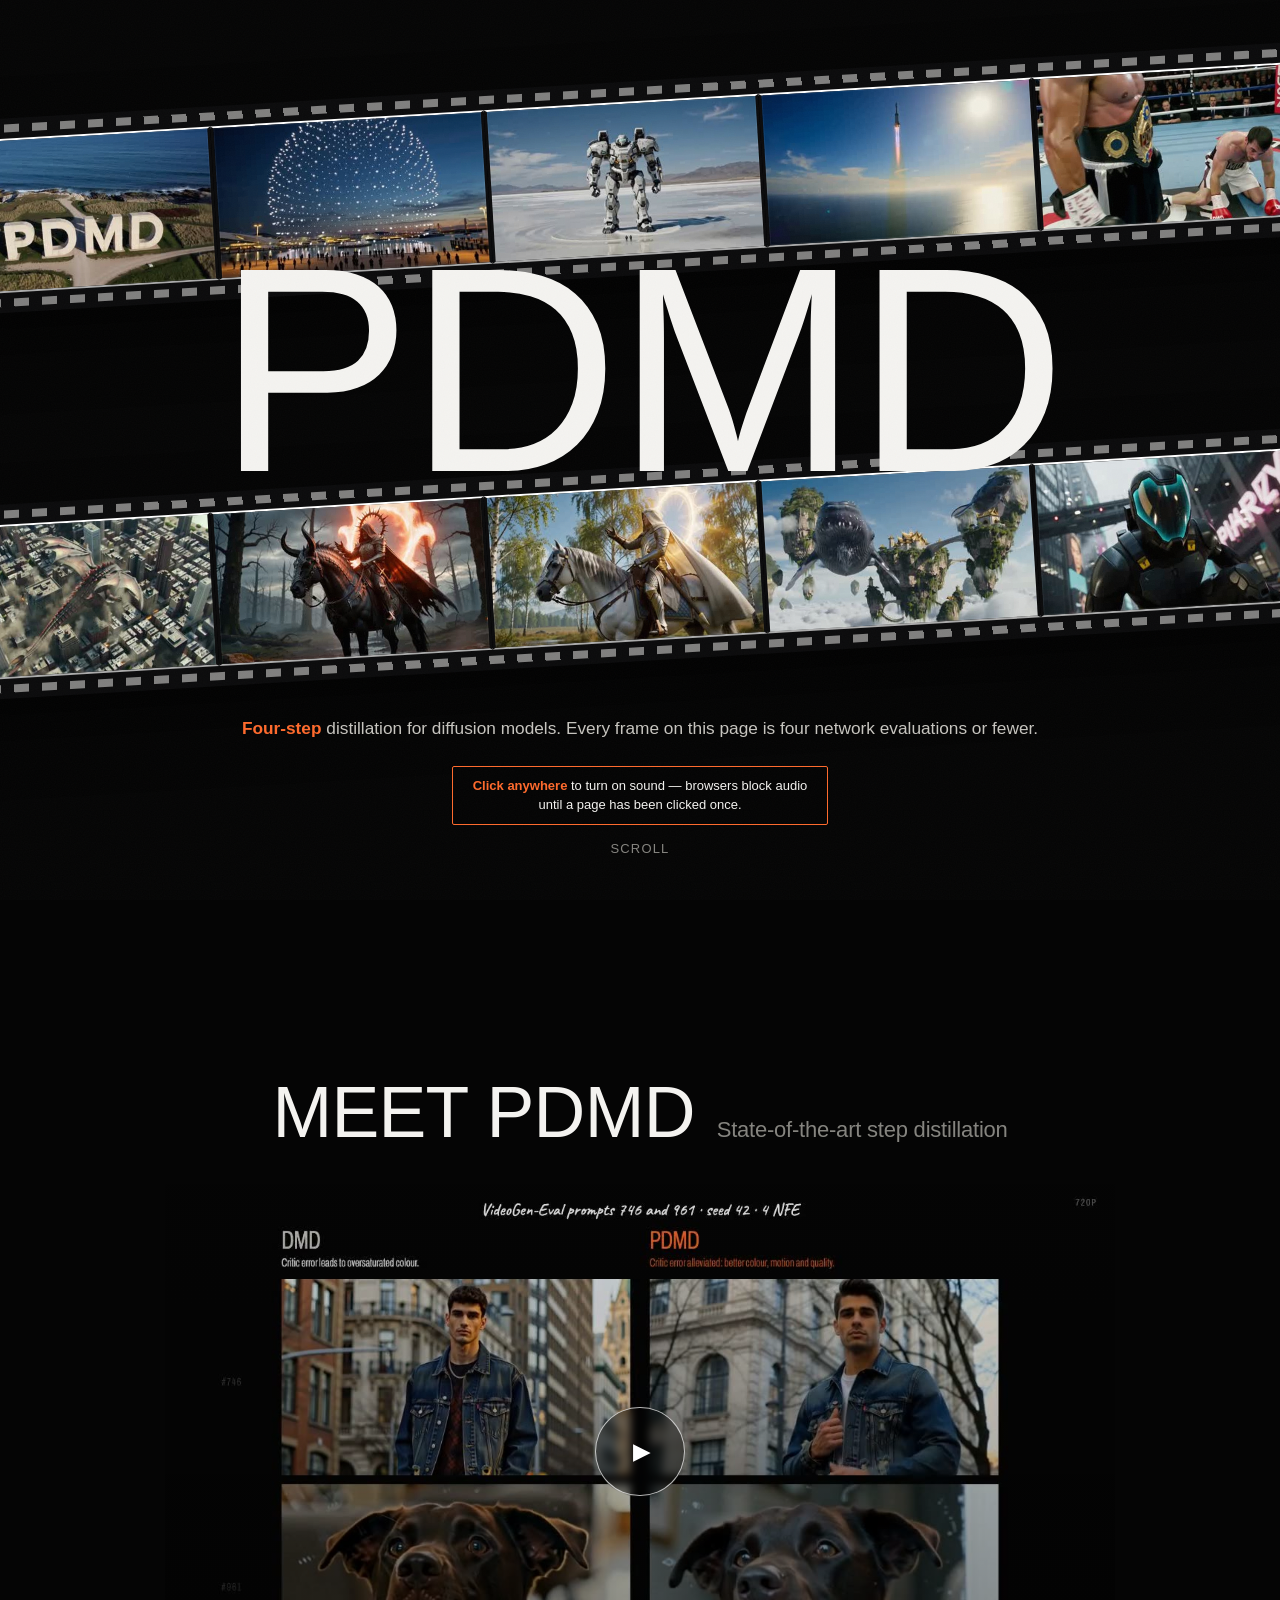
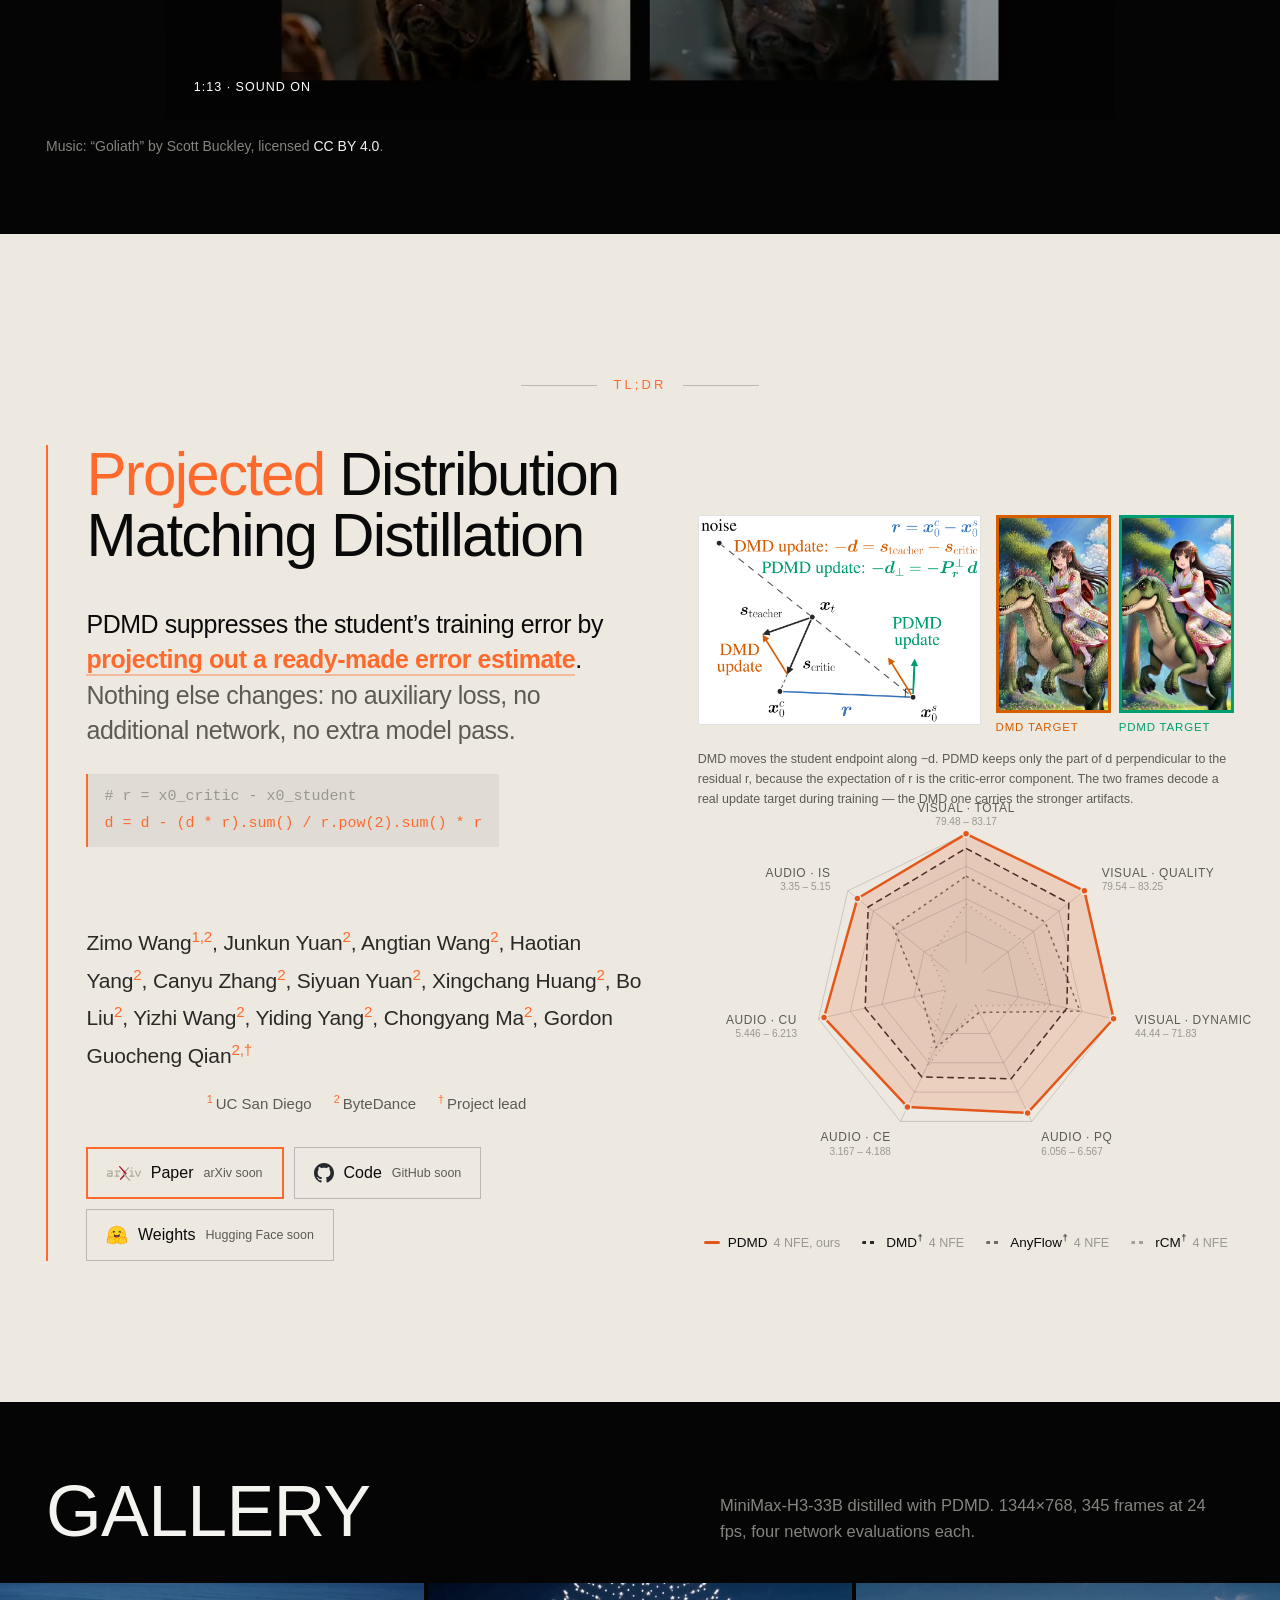
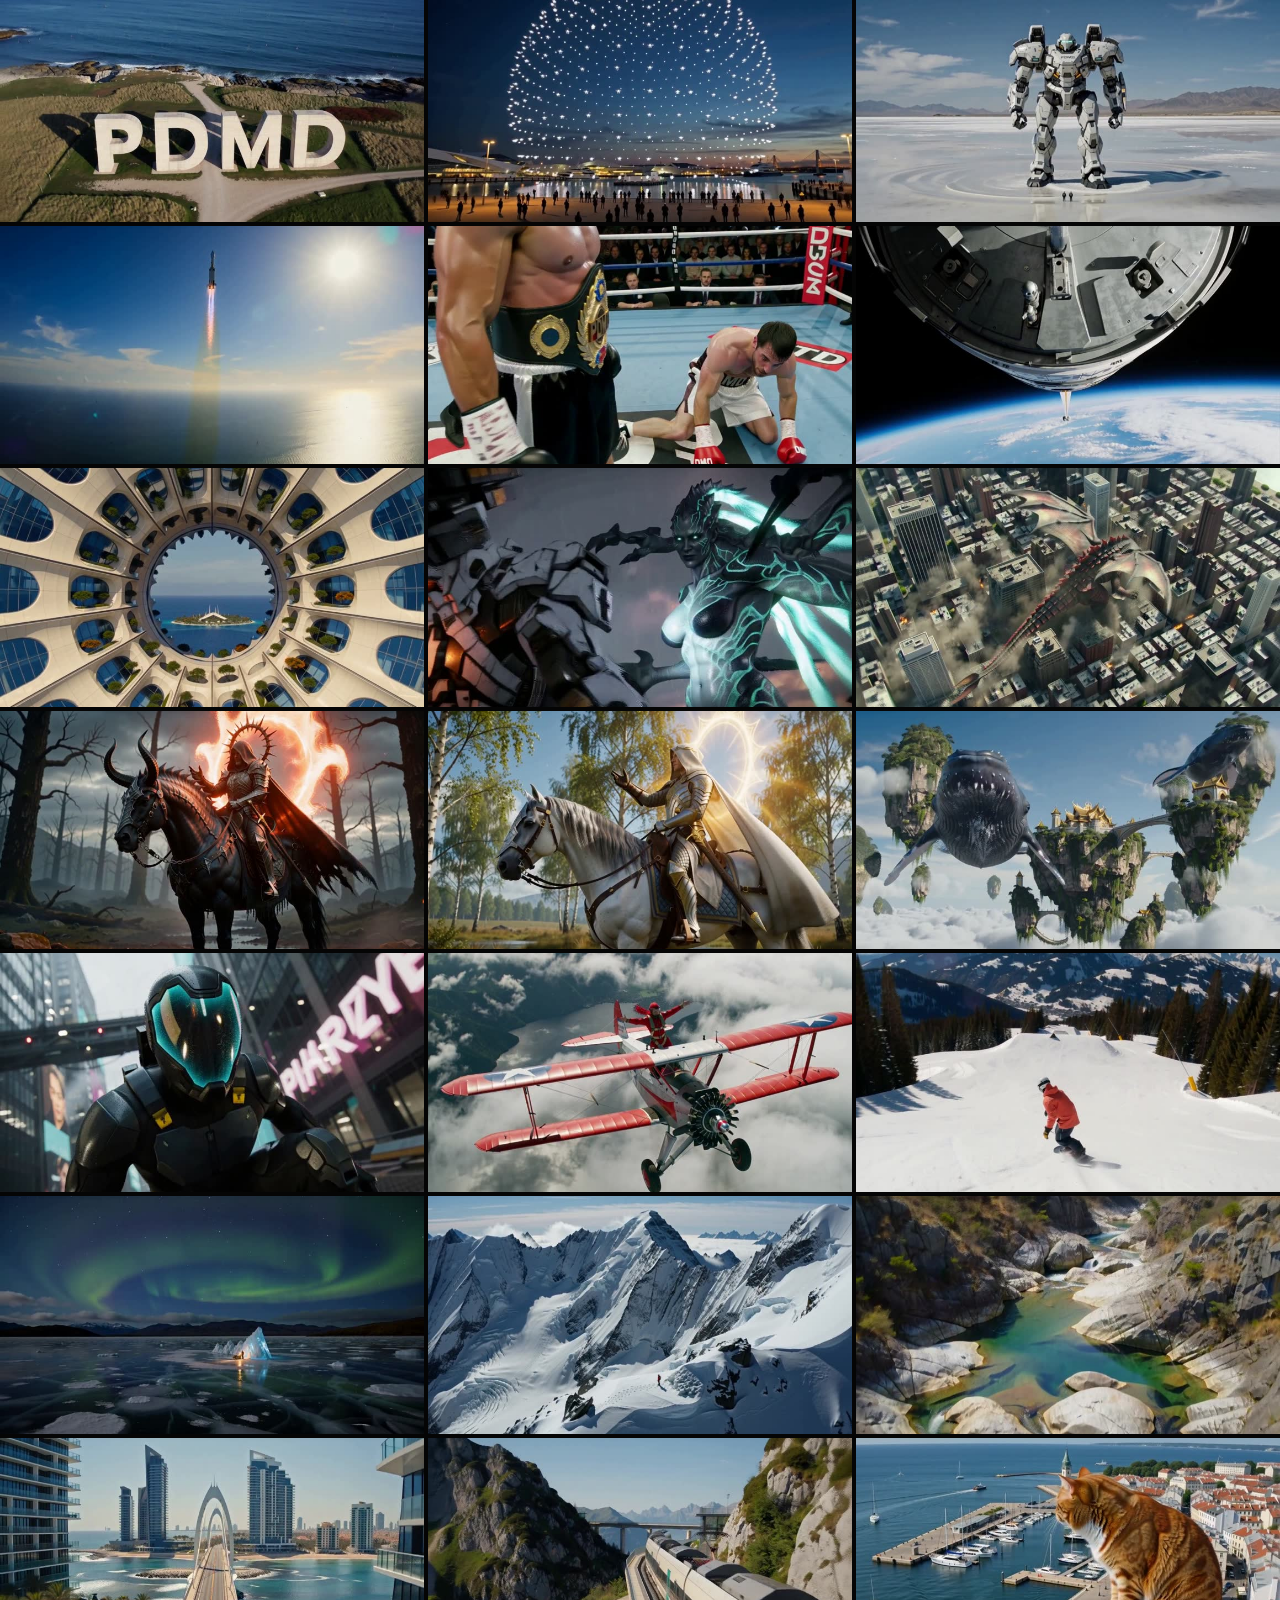
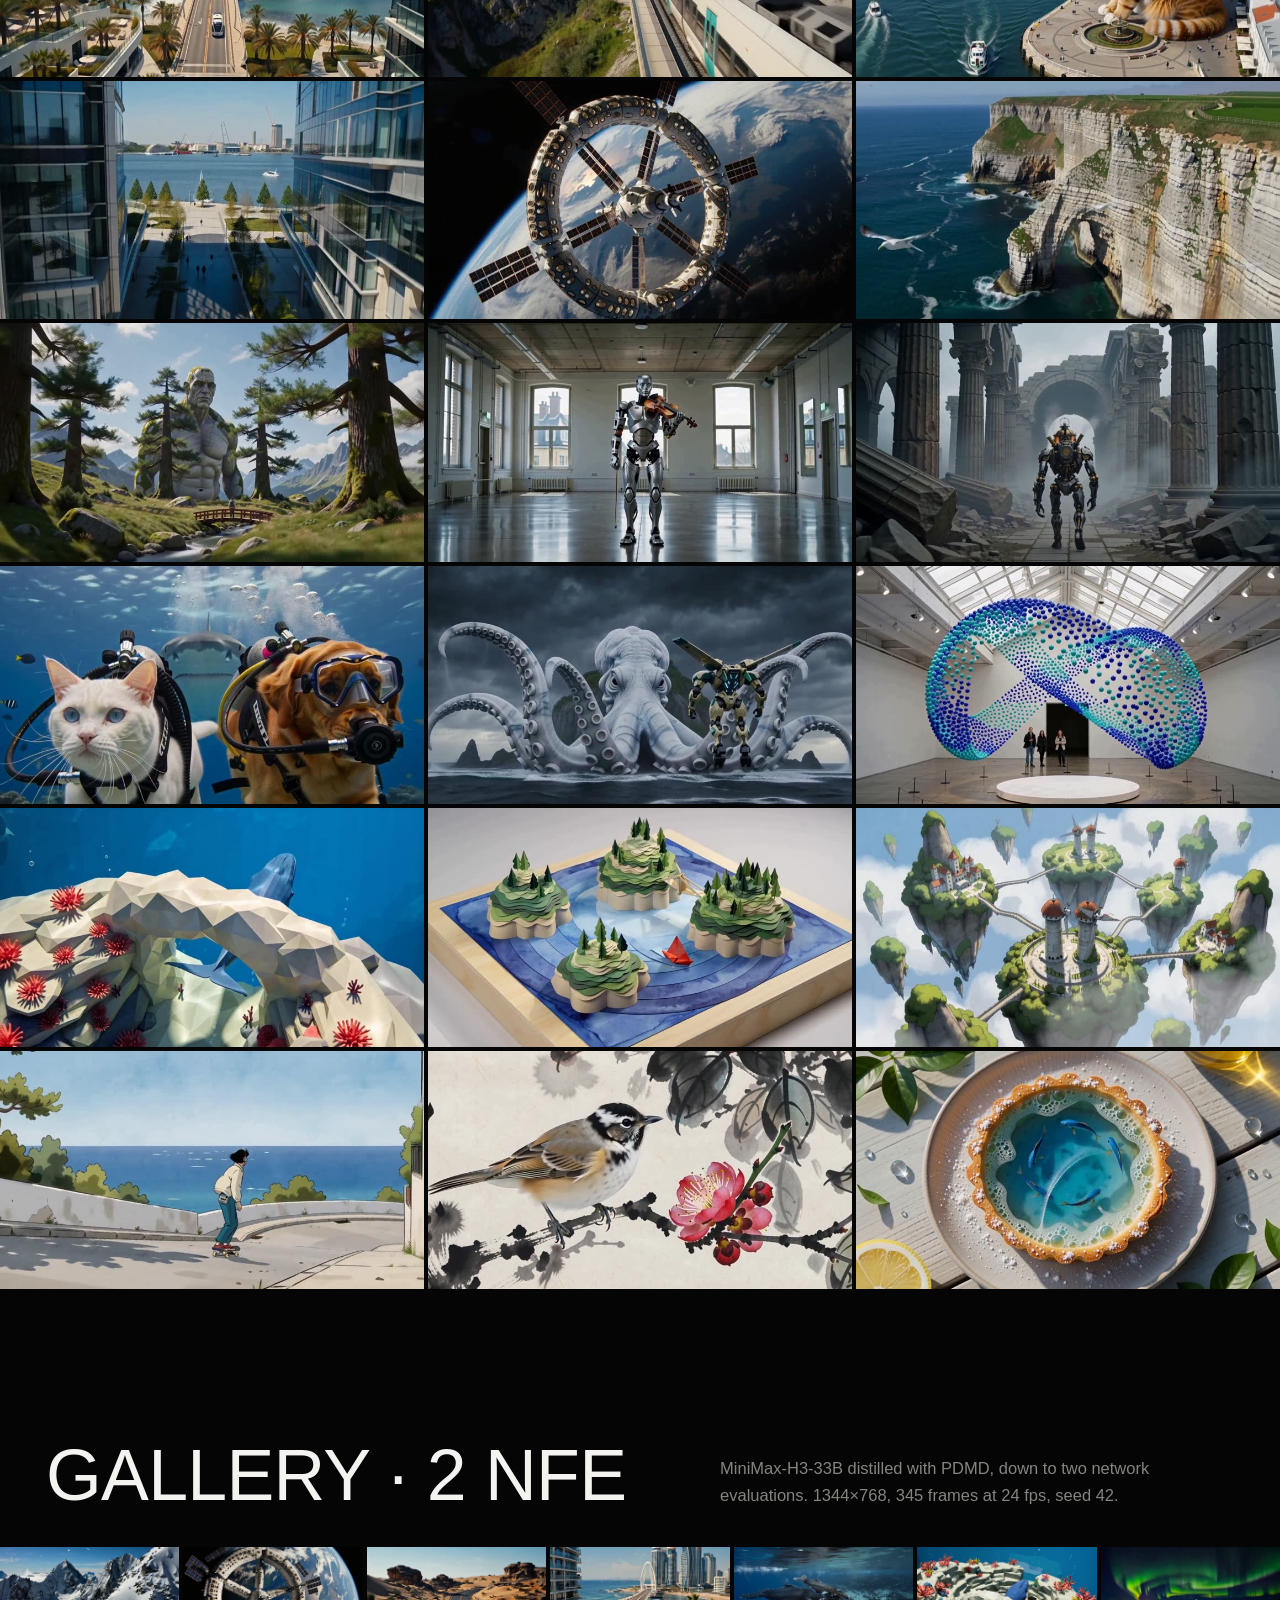
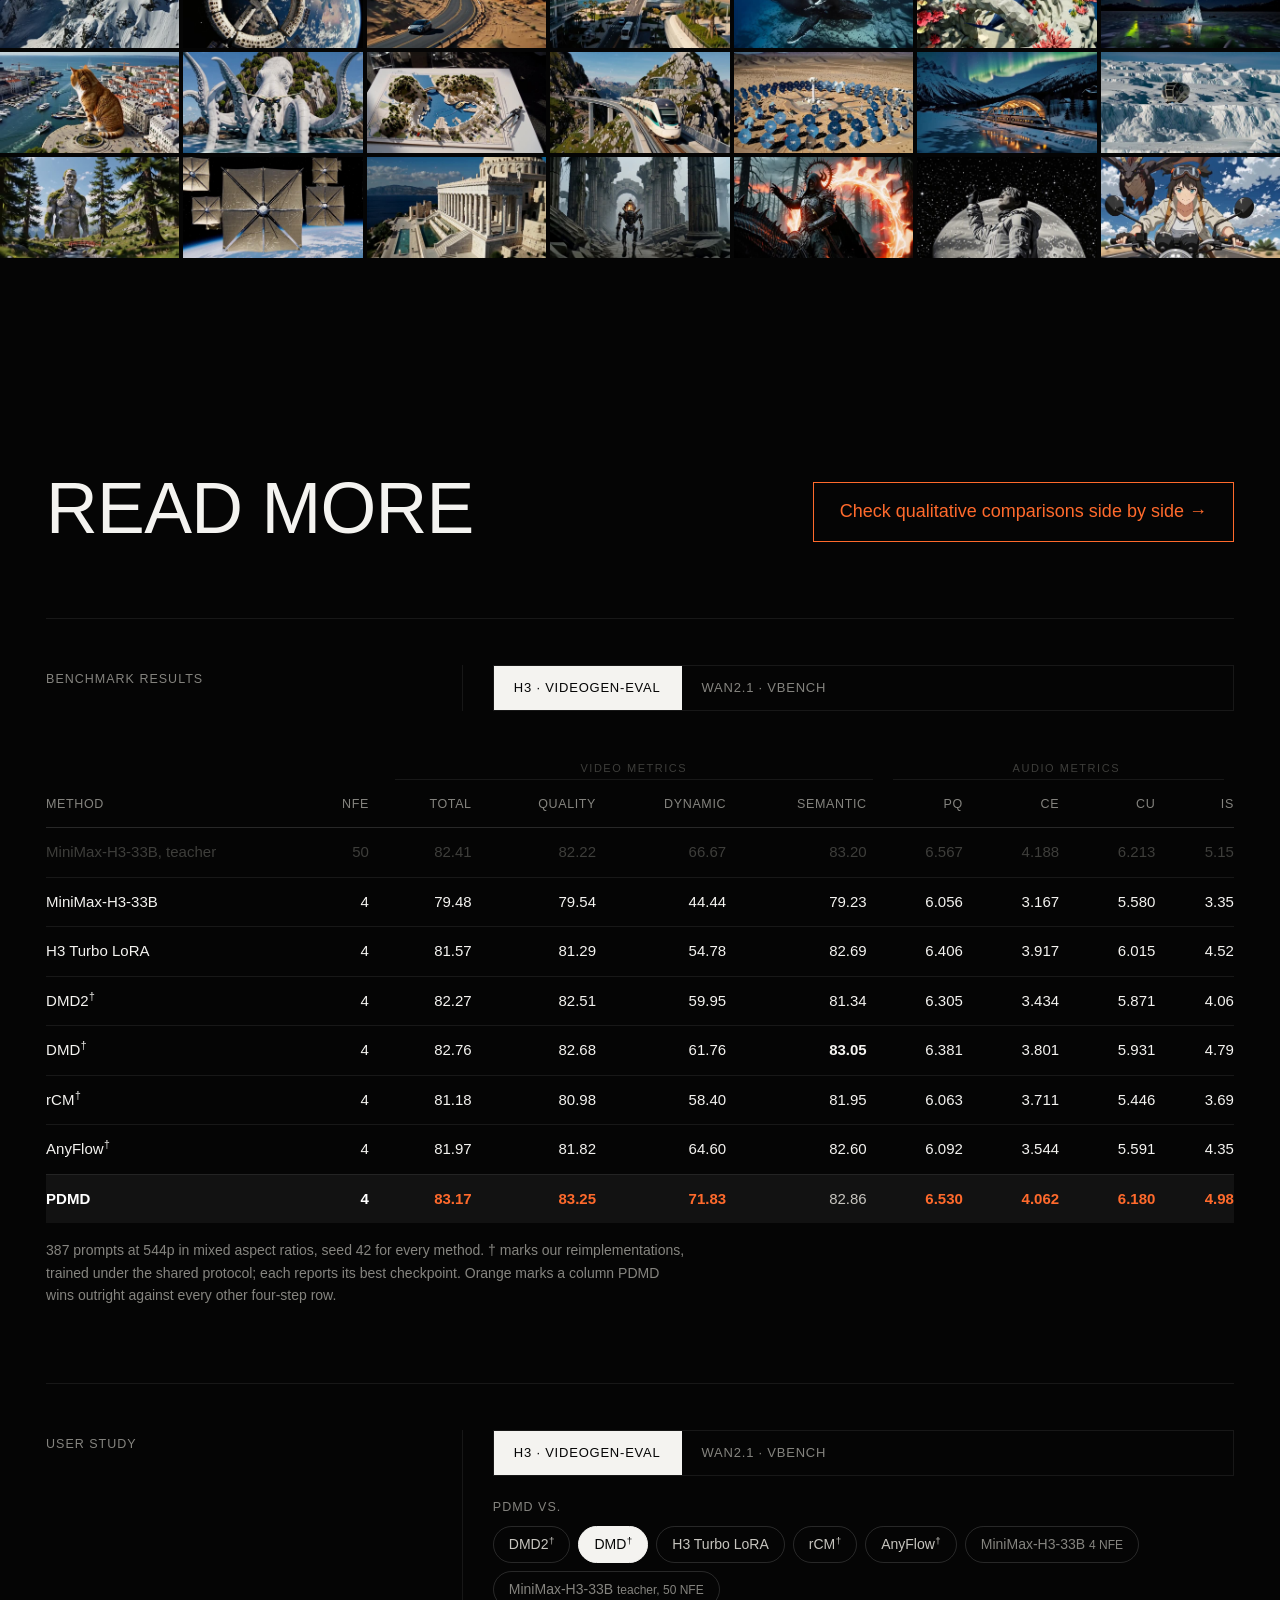
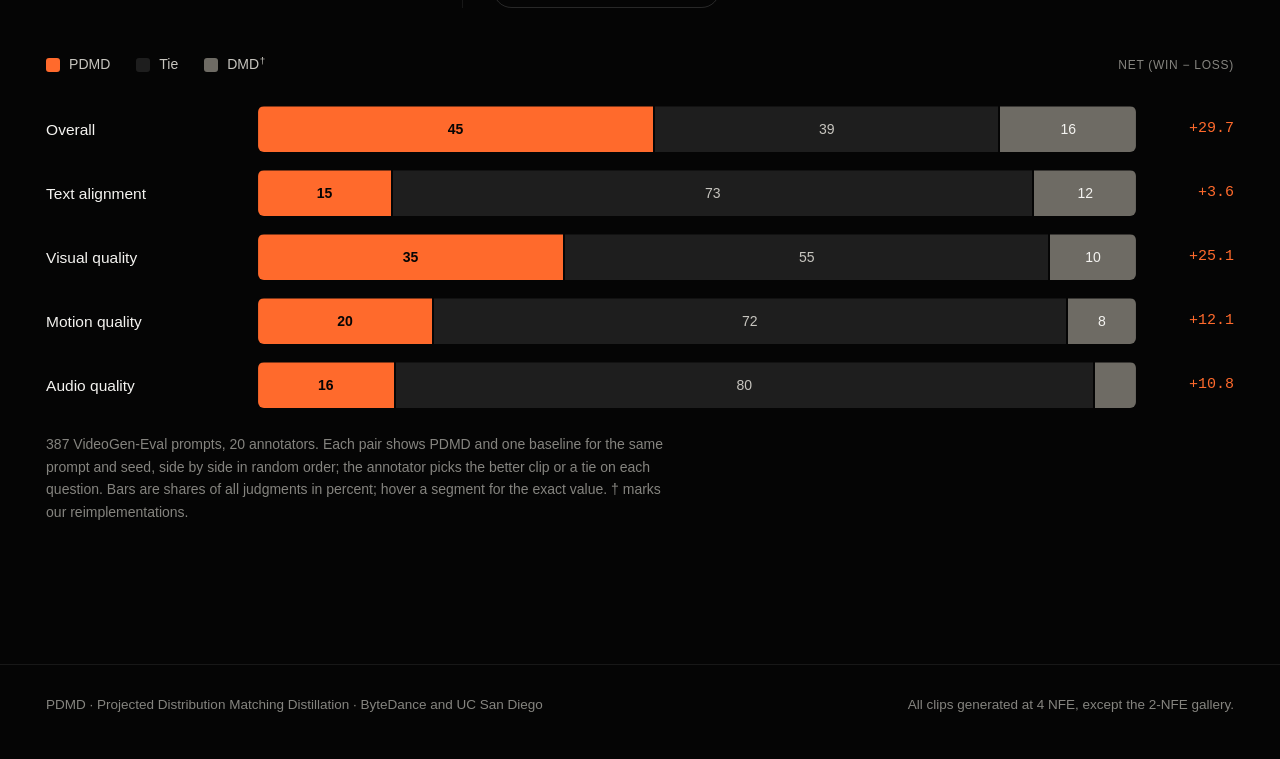
==== commit 641faa5f: "Add 2-NFE gallery, user study, and tighter TL;DR - 2-NFE gallery (21 clips from pdmd-zwang027 @4000," ====
--- a/index.html
+++ b/index.html
@@ -8,25 +8,25 @@
 <meta property="og:title" content="PDMD &#8212; Projected Distribution Matching Distillation">
 <meta property="og:description" content="Delete one direction from the DMD update and four-step distillation stops collapsing.">
 <meta property="og:type" content="website">
-<meta property="og:image" content="posters/film.jpg?v=64">
+<meta property="og:image" content="posters/film.jpg?v=70">
 <meta name="twitter:card" content="summary_large_image">
 <link rel="stylesheet" href="fonts/fonts.css">
 <link rel="icon" type="image/svg+xml" href="data:image/svg+xml,%3Csvg%20xmlns='http://www.w3.org/2000/svg'%20viewBox='0%200%2064%2064'%3E%3Crect%20width='64'%20height='64'%20rx='12'%20fill='%23050505'/%3E%3Cpath%20d='M32%2014%20V44%20M18%2044%20H46'%20stroke='%23FF6A2C'%20stroke-width='6'%20stroke-linecap='round'/%3E%3C/svg%3E">
-<link rel="stylesheet" href="site.css?v=64">
+<link rel="stylesheet" href="site.css?v=70">
 </head>
 <body>
 
 <div class="topbar" id="topbar">
   <a class="mark" href="#top">PDMD</a>
   <span class="chip">TL;DR</span>
-  <span class="strap"><b>A one-line change that projects the DMD update onto the subspace orthogonal to the
-    student&#8211;critic endpoint residual,</b> reducing training errors such as oversaturation and reduced
-    motion.</span>
+  <span class="strap"><b>PDMD suppresses the student&#8217;s training error by projecting out a ready-made error estimate.</b></span>
   <nav>
     <a href="#film">Meet PDMD</a>
     <a href="#tldr">TL;DR</a>
     <a href="#gallery">Gallery</a>
+    <a href="#nfe2" class="nav-nfe2">2 NFE</a>
     <a href="#bench" data-bench="h3">Benchmarks</a>
+    <a href="#us">User study</a>
   </nav>
 </div>
 
@@ -44,7 +44,7 @@
     <div class="strip rev" id="stripB"></div>
   </div></div>
   <div class="hero-foot">
-    <p class="tag"><b>Four-step</b> distillation for diffusion models. Every frame on this page is four network evaluations.</p>
+    <p class="tag"><b>Four-step</b> distillation for diffusion models. Every frame on this page is four network evaluations or fewer.</p>
     <p class="sndhint" id="sndHint" hidden><b>Click anywhere</b> to turn on sound &#8212;
       browsers block audio until a page has been clicked once.</p>
     <p class="cue">Scroll</p>
@@ -59,7 +59,7 @@
       <p class="h2sub">State-of-the-art step distillation</p>
     </div>
     <div class="player reveal" id="player">
-      <img class="ph" src="posters/film.jpg?v=64" alt="">
+      <img class="ph" src="posters/film.jpg?v=70" alt="">
       <div class="play"><span>&#9654;</span></div>
       <div class="runtime">1:13 &#183; sound on</div>
     </div>
@@ -74,12 +74,10 @@
     <div class="tldr-label reveal">TL;DR</div>
     <div class="tldr-grid">
     <div class="quote reveal">
-      <h1 class="title"><em>Projected</em> Distribution<br>Matching Distillation<br>for Diffusion Models</h1>
-      <p class="tldr">We introduce PDMD, Projected Distribution Matching Distillation, a one-line
-        modification that projects the DMD update onto the subspace <mark>orthogonal to the student&#8211;critic
-        endpoint residual</mark>. <span class="dim">That residual is an unbiased estimate of the critic&#39;s own
-        error, so deleting it removes the part of the update the critic got wrong. Nothing else changes: no
-        auxiliary loss, no discriminator, no second network, no extra model evaluation.</span></p>
+      <h1 class="title"><em>Projected</em> Distribution<br>Matching Distillation</h1>
+      <p class="tldr">PDMD suppresses the student&#8217;s training error by <mark>projecting out a ready-made
+        error estimate</mark>. <span class="dim">Nothing else changes: no
+        auxiliary loss, no additional network, no extra model pass.</span></p>
       <div class="oneline"><i># r = x0_critic - x0_student</i><b>d = d - (d * r).sum() / r.pow(2).sum() * r</b></div>
       <p class="names">
         Zimo Wang<sup>1,2</sup>, Junkun Yuan<sup>2</sup>, Angtian Wang<sup>2</sup>, Haotian Yang<sup>2</sup>,
@@ -134,11 +132,24 @@
   <div class="film" id="filmgrid"></div>
 </section>
 
+<!-- ============ 4b -- 2-NFE gallery ============ -->
+<section class="band" id="nfe2" style="padding-block:clamp(40px,6vw,80px)">
+  <div class="wrap hold">
+    <div class="head reveal">
+      <h2>Gallery &#183; 2 NFE</h2>
+      <p class="sub">MiniMax-H3-33B distilled with PDMD, down to two network evaluations. 1344&#215;768,
+        345 frames at 24 fps, seed 42.</p>
+    </div>
+  </div>
+  <div class="film film--7" id="nfe2grid"></div>
+</section>
+
 <!-- ============ 5 -- read more ============ -->
 <section class="band wrap" id="readmore">
   <div class="hold">
     <div class="rm-head reveal">
       <h2>Read more</h2>
+      <a class="btn btn--accent rm-cta" href="#/compare/h3">Check qualitative comparisons side by side &#8594;</a>
     </div>
 
     <!-- 5b -->
@@ -150,8 +161,6 @@
             <button class="sw" role="tab" data-b="h3" aria-selected="true">H3 &#183; VideoGen-Eval</button>
             <button class="sw" role="tab" data-b="wan" aria-selected="false">Wan2.1 &#183; VBench</button>
           </div>
-          <a class="btn btn--ghost btn--accent" href="#/compare/h3" style="margin-top:16px">Check qualitative
-            comparisons side by side &#8594;</a>
         </div>
       </div>
 
@@ -206,6 +215,35 @@
           DMD<sup class="dag">&#8224;</sup> and PDMD differ only by the projection.</p>
       </div>
     </div>
+
+    <!-- 5c -->
+    <div class="sect" id="us">
+      <div class="split reveal">
+        <div class="l"><span class="label">User study</span></div>
+        <div class="r">
+          <div class="switch" role="tablist" id="usSet">
+            <button class="sw" role="tab" data-s="h3" aria-selected="true">H3 &#183; VideoGen-Eval</button>
+            <button class="sw" role="tab" data-s="wan" aria-selected="false">Wan2.1 &#183; VBench</button>
+          </div>
+          <div>
+            <div class="us-ask">PDMD vs.</div>
+            <div class="us-picks" role="radiogroup" aria-label="Baseline" id="usPick"></div>
+          </div>
+        </div>
+      </div>
+
+      <div class="us-chart reveal">
+        <div class="us-legend">
+          <span><b class="us-w"></b>PDMD</span>
+          <span><b class="us-t"></b>Tie</span>
+          <span><b class="us-l"></b><span id="usLegB"></span></span>
+          <span class="us-nethd">Net (win &#8722; loss)</span>
+        </div>
+        <div id="usBars"></div>
+      </div>
+      <p class="tnote reveal"><span id="usNote"></span> Bars are shares of all judgments in percent;
+        hover a segment for the exact value. &#8224; marks our reimplementations.</p>
+    </div>
   </div>
 </section>
 
@@ -238,13 +276,14 @@
 <footer class="wrap">
   <div class="hold foot">
     <div>PDMD &#183; Projected Distribution Matching Distillation &#183; ByteDance and UC San Diego</div>
-    <div>All clips generated at 4 NFE.</div>
+    <div>All clips generated at 4 NFE, except the 2-NFE gallery.</div>
   </div>
 </footer>
 
-<script src="data.js?v=64"></script>
-<script src="site.js?v=64"></script>
-<script src="radar.js?v=64"></script>
+<script src="data.js?v=70"></script>
+<script src="site.js?v=70"></script>
+<script src="radar.js?v=70"></script>
+<script src="userstudy.js?v=70"></script>
 <script>
 (function () {
   "use strict";
@@ -329,7 +368,7 @@
   player.addEventListener("click", function () {
     if (player.classList.contains("on")) return;
     var v = document.createElement("video");
-    v.src = "film.mp4?v=64"; v.controls = true; v.autoplay = true; v.playsInline = true; v.preload = "auto";
+    v.src = "film.mp4?v=70"; v.controls = true; v.autoplay = true; v.playsInline = true; v.preload = "auto";
     player.appendChild(v);
     player.classList.add("on");
     v.play().catch(function () {});
@@ -390,6 +429,12 @@
   /* ---- 4. gallery ---- */
   var grid = document.getElementById("filmgrid");
   SHOWN.forEach(function (it, i) { grid.appendChild(UI.cell(it, i % 5 === 0 ? "wide" : "")); });
+
+  /* ---- 4b. 2-NFE gallery ---- */
+  var grid2 = document.getElementById("nfe2grid");
+  (D.nfe2 || []).forEach(function (it) {
+    grid2.appendChild(UI.cell(it, "", "MiniMax-H3-33B distilled with PDMD, 2 NFE -- " + it.kind));
+  });
 
   /* ---- 5. comparison grids (their own page) ----
      A row only fetches metadata once it is near the viewport -- that paints a
--- a/fonts/fonts.css
+++ b/fonts/fonts.css
@@ -0,0 +1,110 @@
+/* Archivo and IBM Plex Mono, self-hosted so the page does not need
+   fonts.googleapis.com at runtime. Both are SIL Open Font License 1.1.
+   One file per subset, exactly as Google serves them. */
+@font-face {
+  font-family: 'Archivo';
+  font-style: normal;
+  font-weight: 300 700;
+  font-stretch: 62% 125%;
+  font-display: swap;
+  src: url(fonts/Archivo-e1ed4dcb.woff2) format('woff2');
+  unicode-range: U+0102-0103, U+0110-0111, U+0128-0129, U+0168-0169, U+01A0-01A1, U+01AF-01B0, U+0300-0301, U+0303-0304, U+0308-0309, U+0323, U+0329, U+1EA0-1EF9, U+20AB;
+}
+@font-face {
+  font-family: 'Archivo';
+  font-style: normal;
+  font-weight: 300 700;
+  font-stretch: 62% 125%;
+  font-display: swap;
+  src: url(fonts/Archivo-8ec07340.woff2) format('woff2');
+  unicode-range: U+0100-02BA, U+02BD-02C5, U+02C7-02CC, U+02CE-02D7, U+02DD-02FF, U+0304, U+0308, U+0329, U+1D00-1DBF, U+1E00-1E9F, U+1EF2-1EFF, U+2020, U+20A0-20AB, U+20AD-20C0, U+2113, U+2C60-2C7F, U+A720-A7FF;
+}
+@font-face {
+  font-family: 'Archivo';
+  font-style: normal;
+  font-weight: 300 700;
+  font-stretch: 62% 125%;
+  font-display: swap;
+  src: url(fonts/Archivo-ad60be9c.woff2) format('woff2');
+  unicode-range: U+0000-00FF, U+0131, U+0152-0153, U+02BB-02BC, U+02C6, U+02DA, U+02DC, U+0304, U+0308, U+0329, U+2000-206F, U+20AC, U+2122, U+2191, U+2193, U+2212, U+2215, U+FEFF, U+FFFD;
+}
+@font-face {
+  font-family: 'IBM Plex Mono';
+  font-style: normal;
+  font-weight: 400;
+  font-display: swap;
+  src: url(fonts/IBMPlexMono-fedd6963.woff2) format('woff2');
+  unicode-range: U+0460-052F, U+1C80-1C8A, U+20B4, U+2DE0-2DFF, U+A640-A69F, U+FE2E-FE2F;
+}
+@font-face {
+  font-family: 'IBM Plex Mono';
+  font-style: normal;
+  font-weight: 400;
+  font-display: swap;
+  src: url(fonts/IBMPlexMono-48b25938.woff2) format('woff2');
+  unicode-range: U+0301, U+0400-045F, U+0490-0491, U+04B0-04B1, U+2116;
+}
+@font-face {
+  font-family: 'IBM Plex Mono';
+  font-style: normal;
+  font-weight: 400;
+  font-display: swap;
+  src: url(fonts/IBMPlexMono-9141c334.woff2) format('woff2');
+  unicode-range: U+0102-0103, U+0110-0111, U+0128-0129, U+0168-0169, U+01A0-01A1, U+01AF-01B0, U+0300-0301, U+0303-0304, U+0308-0309, U+0323, U+0329, U+1EA0-1EF9, U+20AB;
+}
+@font-face {
+  font-family: 'IBM Plex Mono';
+  font-style: normal;
+  font-weight: 400;
+  font-display: swap;
+  src: url(fonts/IBMPlexMono-7963a16e.woff2) format('woff2');
+  unicode-range: U+0100-02BA, U+02BD-02C5, U+02C7-02CC, U+02CE-02D7, U+02DD-02FF, U+0304, U+0308, U+0329, U+1D00-1DBF, U+1E00-1E9F, U+1EF2-1EFF, U+2020, U+20A0-20AB, U+20AD-20C0, U+2113, U+2C60-2C7F, U+A720-A7FF;
+}
+@font-face {
+  font-family: 'IBM Plex Mono';
+  font-style: normal;
+  font-weight: 400;
+  font-display: swap;
+  src: url(fonts/IBMPlexMono-bc87d8e0.woff2) format('woff2');
+  unicode-range: U+0000-00FF, U+0131, U+0152-0153, U+02BB-02BC, U+02C6, U+02DA, U+02DC, U+0304, U+0308, U+0329, U+2000-206F, U+20AC, U+2122, U+2191, U+2193, U+2212, U+2215, U+FEFF, U+FFFD;
+}
+@font-face {
+  font-family: 'IBM Plex Mono';
+  font-style: normal;
+  font-weight: 500;
+  font-display: swap;
+  src: url(fonts/IBMPlexMono-7439186b.woff2) format('woff2');
+  unicode-range: U+0460-052F, U+1C80-1C8A, U+20B4, U+2DE0-2DFF, U+A640-A69F, U+FE2E-FE2F;
+}
+@font-face {
+  font-family: 'IBM Plex Mono';
+  font-style: normal;
+  font-weight: 500;
+  font-display: swap;
+  src: url(fonts/IBMPlexMono-2501a330.woff2) format('woff2');
+  unicode-range: U+0301, U+0400-045F, U+0490-0491, U+04B0-04B1, U+2116;
+}
+@font-face {
+  font-family: 'IBM Plex Mono';
+  font-style: normal;
+  font-weight: 500;
+  font-display: swap;
+  src: url(fonts/IBMPlexMono-aa44d423.woff2) format('woff2');
+  unicode-range: U+0102-0103, U+0110-0111, U+0128-0129, U+0168-0169, U+01A0-01A1, U+01AF-01B0, U+0300-0301, U+0303-0304, U+0308-0309, U+0323, U+0329, U+1EA0-1EF9, U+20AB;
+}
+@font-face {
+  font-family: 'IBM Plex Mono';
+  font-style: normal;
+  font-weight: 500;
+  font-display: swap;
+  src: url(fonts/IBMPlexMono-25040cb4.woff2) format('woff2');
+  unicode-range: U+0100-02BA, U+02BD-02C5, U+02C7-02CC, U+02CE-02D7, U+02DD-02FF, U+0304, U+0308, U+0329, U+1D00-1DBF, U+1E00-1E9F, U+1EF2-1EFF, U+2020, U+20A0-20AB, U+20AD-20C0, U+2113, U+2C60-2C7F, U+A720-A7FF;
+}
+@font-face {
+  font-family: 'IBM Plex Mono';
+  font-style: normal;
+  font-weight: 500;
+  font-display: swap;
+  src: url(fonts/IBMPlexMono-a80b2cab.woff2) format('woff2');
+  unicode-range: U+0000-00FF, U+0131, U+0152-0153, U+02BB-02BC, U+02C6, U+02DA, U+02DC, U+0304, U+0308, U+0329, U+2000-206F, U+20AC, U+2122, U+2191, U+2193, U+2212, U+2215, U+FEFF, U+FFFD;
+}
--- a/site.css
+++ b/site.css
@@ -269,6 +269,16 @@
   .reel + .reel{display:none}
 }
 
+/* the 2-NFE gallery: seven across, three rows; three across below 980px (seven rows) */
+.film.film--7{grid-template-columns:repeat(7,minmax(0,1fr))}
+.film--7 .cell .cap{left:10px; right:10px; bottom:8px; font-size:13px; line-height:1.3}
+.film--7 .cell .cap em{font-size:10px}
+@media (max-width:980px){.film.film--7{grid-template-columns:repeat(3,minmax(0,1fr))}}
+@media (max-width:560px){
+  .film--7 .cell .cap{display:none}
+  .topbar .nav-nfe2{display:none}
+}
+
 /* ---------------- 3. the film ---------------- */
 /* 80% of the column, centred -- the film is a 1280x720 master, so a narrower
    box also means less upscaling on a wide display */
@@ -298,6 +308,13 @@
 /* ---------------- 5. read more ---------------- */
 .rm-head{display:grid; gap:14px; margin-bottom:clamp(30px,5vw,64px)}
 .rm-head .sub{max-width:60ch}
+/* the comparison-page link sits on the heading's baseline, right-aligned */
+.rm-head{grid-template-columns:1fr auto; align-items:end; column-gap:24px}
+.rm-head .rm-cta{height:60px; padding:0 26px; font-size:18px}
+@media (max-width:760px){
+  .rm-head{grid-template-columns:1fr}
+  .rm-head .rm-cta{justify-self:start; height:52px; font-size:16px; padding:0 18px}
+}
 .sect{border-top:1px solid var(--hair-soft); padding-top:clamp(26px,3.6vw,46px); margin-top:clamp(40px,6vw,82px)}
 .sect:first-of-type{margin-top:0}
 .split{display:grid; grid-template-columns:minmax(150px,.7fr) 1.3fr; gap:0}
@@ -496,3 +513,49 @@
 @media (prefers-reduced-motion:reduce){
   .sndhint{animation:none; opacity:1}
 }
+
+/* ---------------- user study: PDMD vs. one chosen baseline ---------------- */
+.us-ask{font-size:12.5px; letter-spacing:.08em; text-transform:uppercase; color:var(--muted); margin-bottom:10px}
+.us-picks{display:flex; flex-wrap:wrap; gap:8px}
+.us-opp{appearance:none; font:inherit; font-size:14px; cursor:pointer; color:var(--ink-2);
+        background:none; border:1px solid var(--hair); border-radius:999px; padding:7px 15px;
+        transition:color .2s,border-color .2s,background .2s}
+.us-opp em{font-style:normal; font-size:12px; color:var(--muted)}
+.us-opp.is-base{color:var(--muted)}
+.us-opp:hover{color:var(--ink); border-color:var(--ink-2)}
+.us-opp[aria-checked="true"]{color:#050505; background:var(--ink); border-color:var(--ink)}
+.us-opp[aria-checked="true"] em{color:var(--bone-muted)}
+
+.us-chart{margin-top:clamp(28px,3.6vw,48px)}
+.us-legend{display:flex; flex-wrap:wrap; align-items:center; gap:10px 26px; font-size:14px;
+           color:var(--ink-2); margin-bottom:22px}
+.us-legend > span{display:inline-flex; align-items:center; gap:9px}
+.us-legend b{width:14px; height:14px; border-radius:3px; flex:none}
+.us-legend em{font-style:normal; color:var(--muted); font-size:12.5px}
+.us-legend .us-nethd{margin-left:auto; font-size:12px; letter-spacing:.06em; text-transform:uppercase; color:var(--muted)}
+
+.us-row{display:grid; grid-template-columns:minmax(120px,190px) 1fr 76px; align-items:center;
+        gap:0 22px; padding-block:9px}
+.us-dim{font-size:15.5px; color:var(--ink)}
+.us-bar{display:flex; height:46px; border-radius:6px; overflow:hidden; gap:2px}
+.us-seg{position:relative; display:flex; align-items:center; justify-content:center; min-width:0;
+        font-size:14px; font-variant-numeric:tabular-nums; transition:flex-basis .7s cubic-bezier(.22,.7,.3,1)}
+.us-seg i{font-style:normal; white-space:nowrap}
+.us-w{background:var(--signal); color:#050505; font-weight:600}
+.us-t{background:rgba(255,255,255,.1); color:var(--ink-2)}
+.us-l{background:#6E6B64; color:var(--ink)}
+.us-net{text-align:right; font-family:"IBM Plex Mono",ui-monospace,Menlo,monospace; font-size:15px;
+        font-variant-numeric:tabular-nums; color:var(--ink-2)}
+.us-net.pos{color:var(--signal)}
+.us-net.neg{color:var(--muted)}
+/* bars grow from the left each time the pairing changes */
+@keyframes usgrow{from{clip-path:inset(0 100% 0 0)} to{clip-path:inset(0 0 0 0)}}
+.us-chart .go .us-bar{animation:usgrow .75s cubic-bezier(.22,.7,.3,1) both}
+@media (prefers-reduced-motion:reduce){.us-chart .go .us-bar{animation:none}}
+@media (max-width:640px){
+  .us-row{grid-template-columns:1fr auto; gap:8px 12px}
+  .us-dim{grid-column:1; grid-row:1}
+  .us-net{grid-column:2; grid-row:1}
+  .us-bar{grid-column:1 / -1; height:40px}
+  .us-legend .us-nethd{display:none}
+}
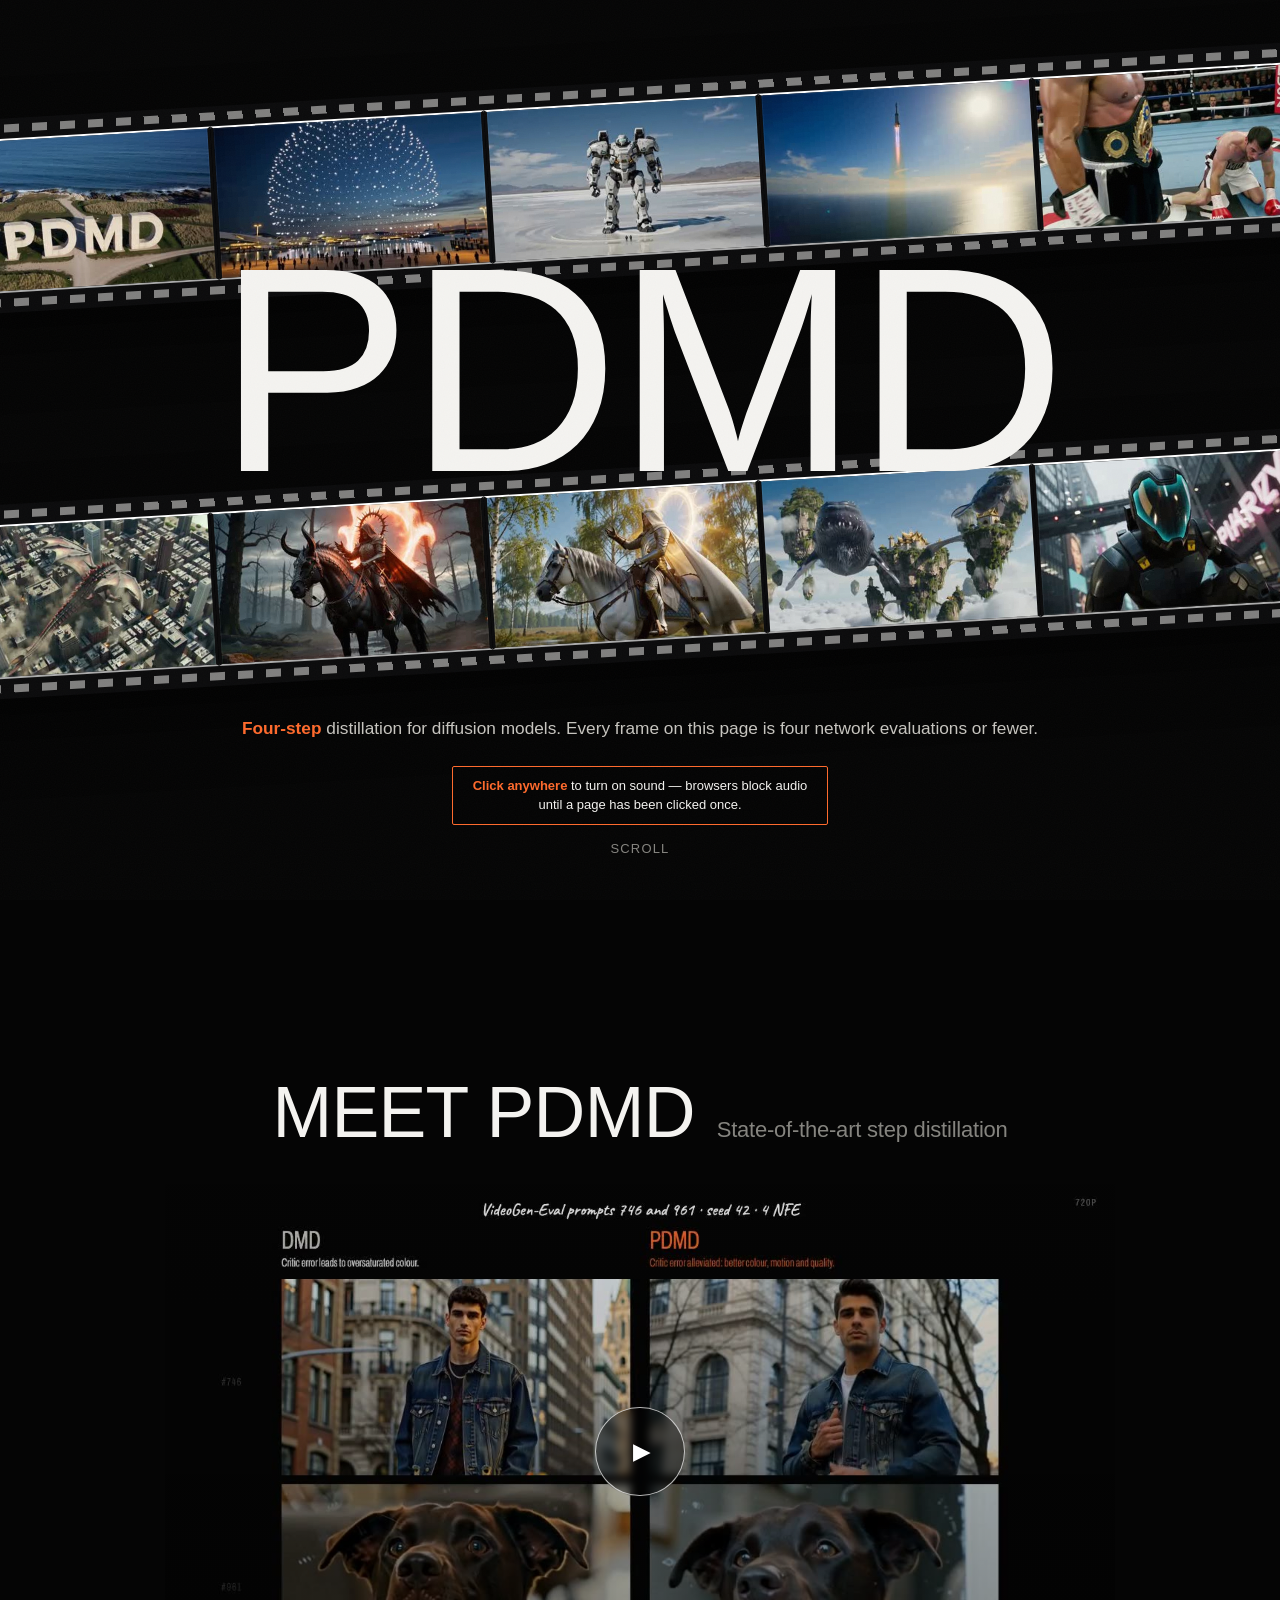
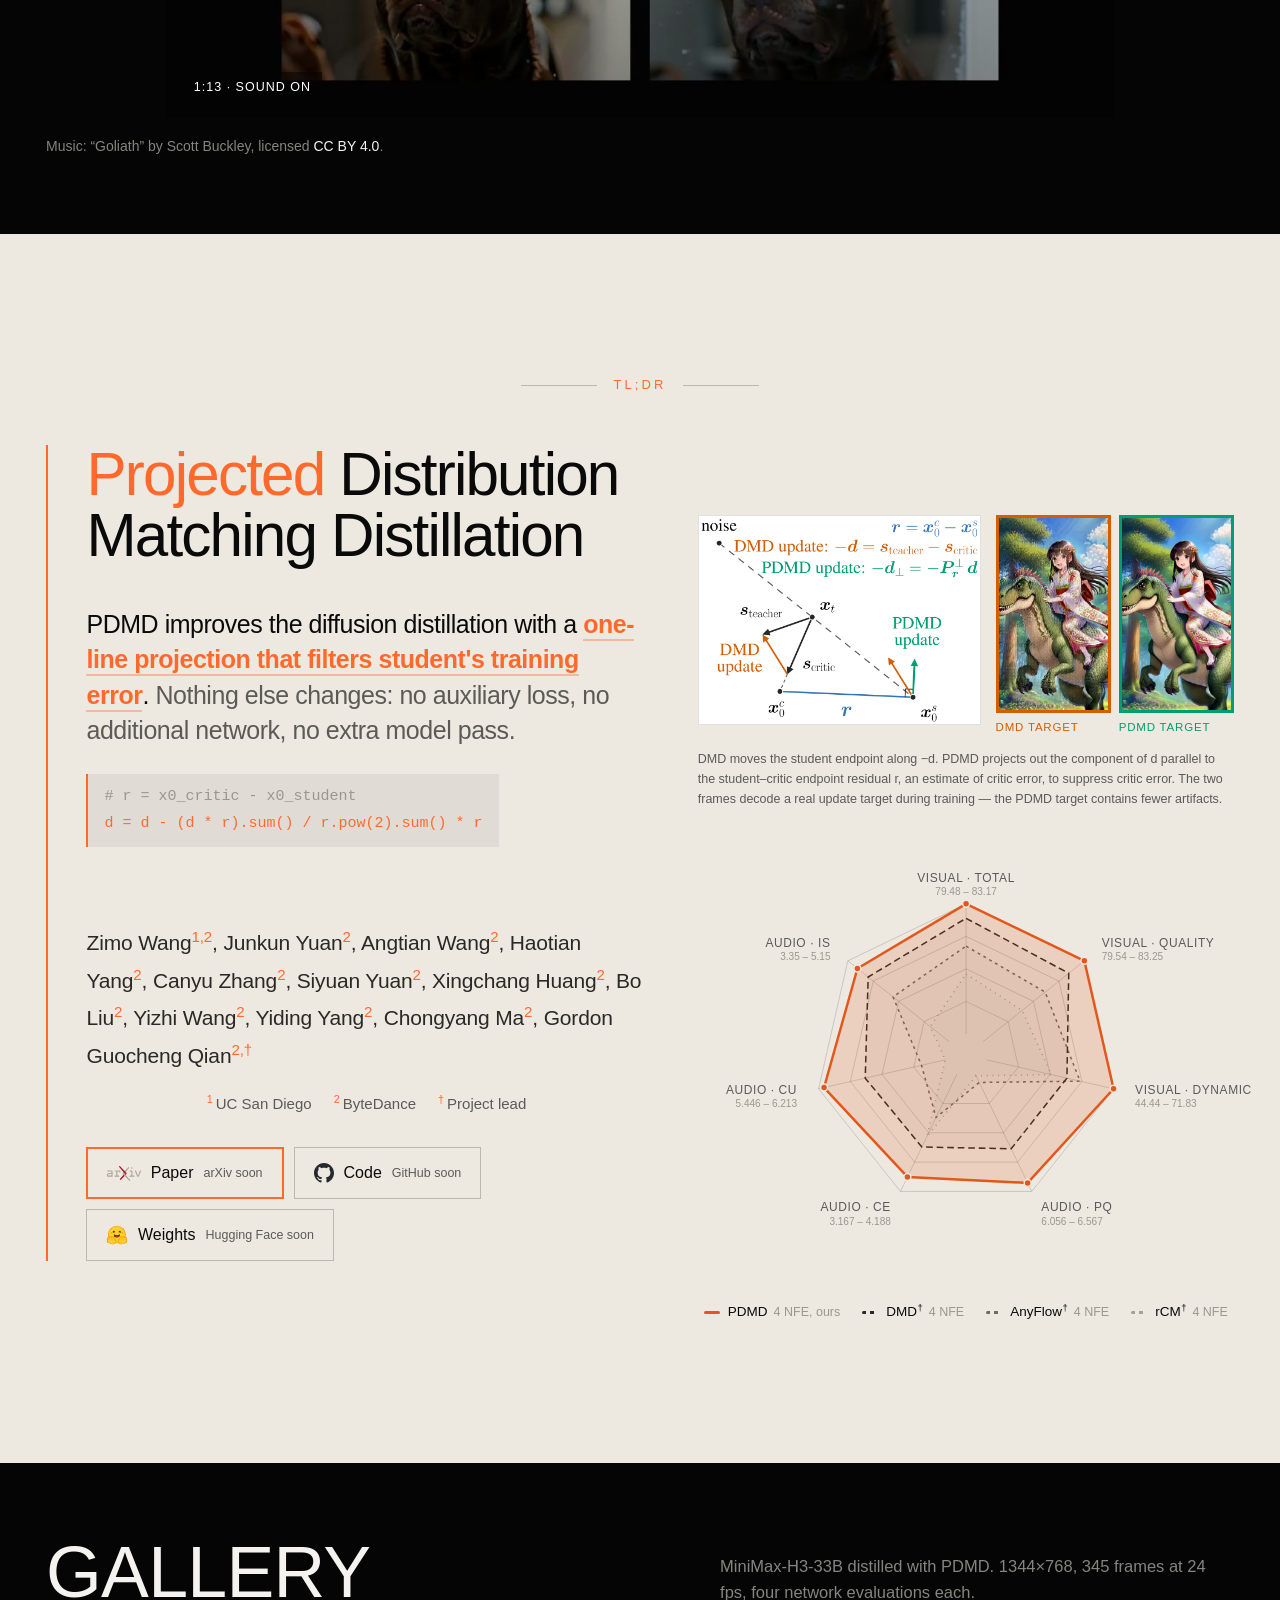
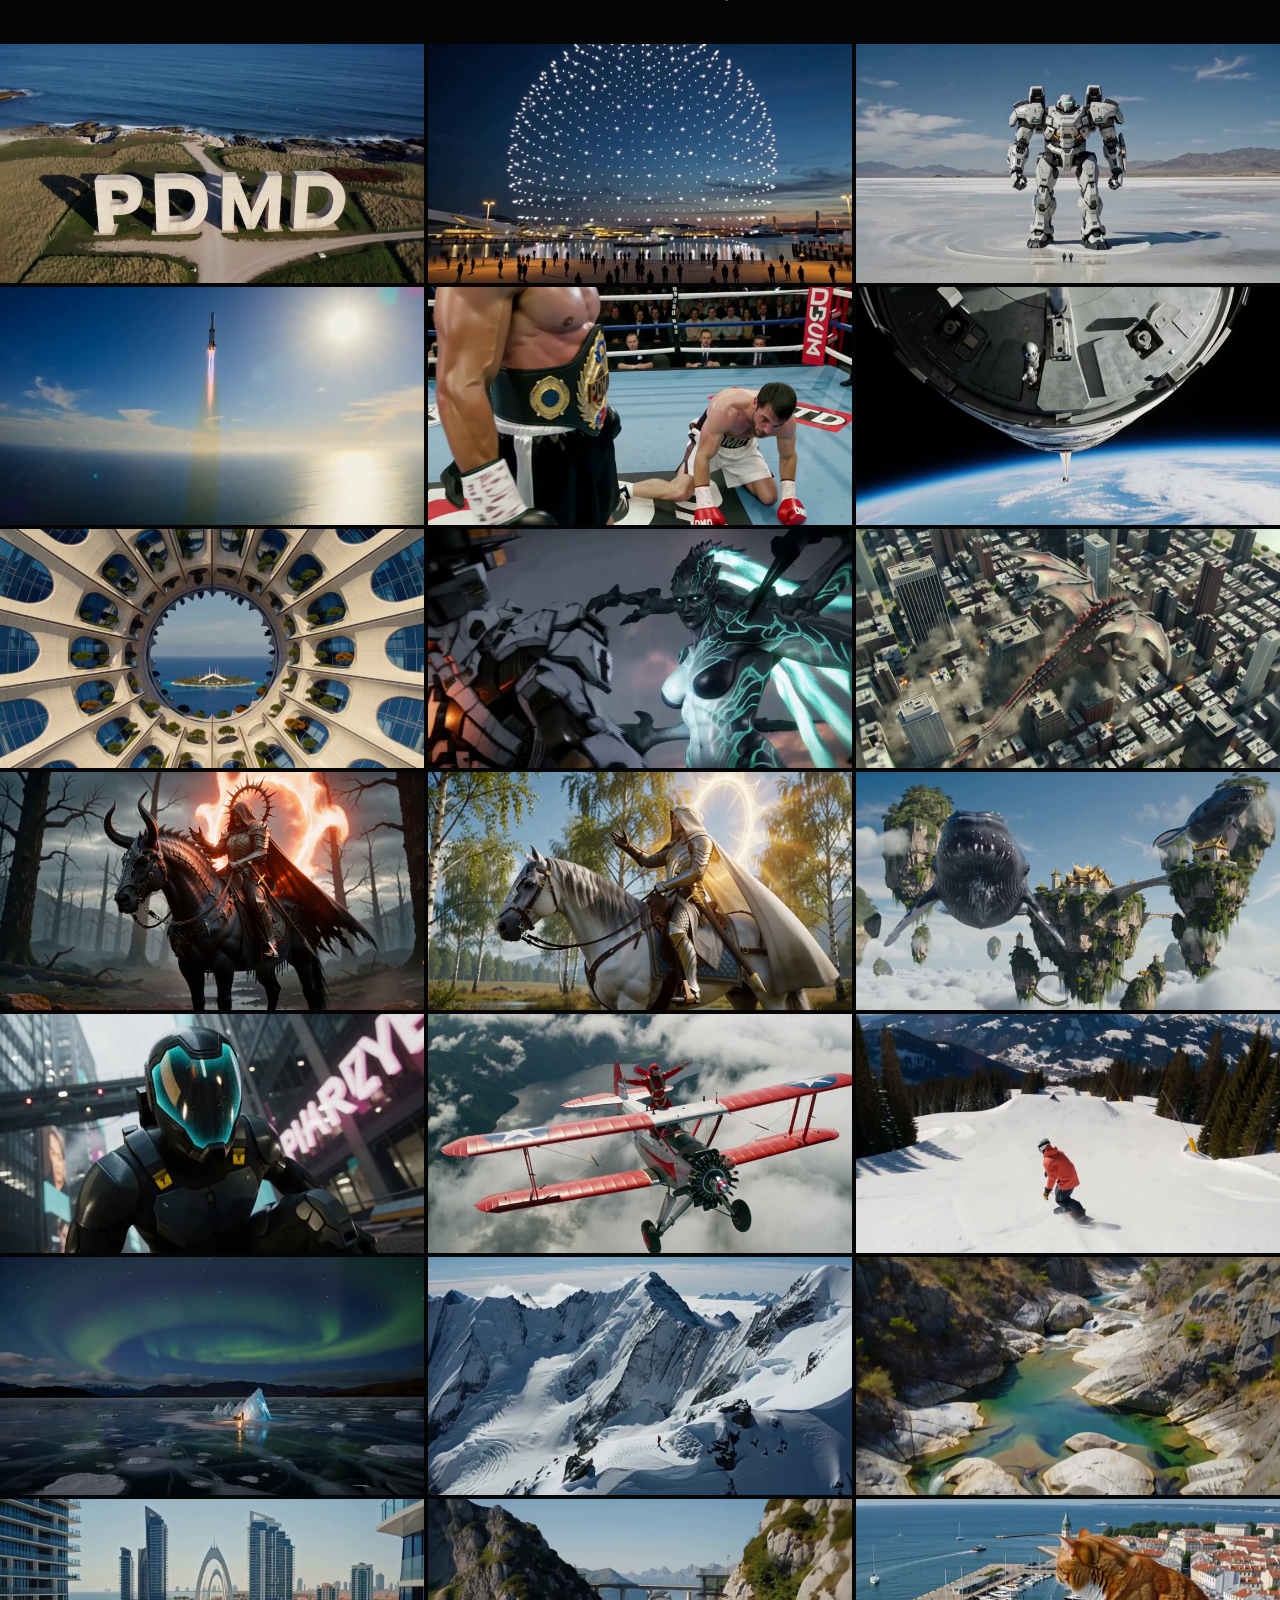
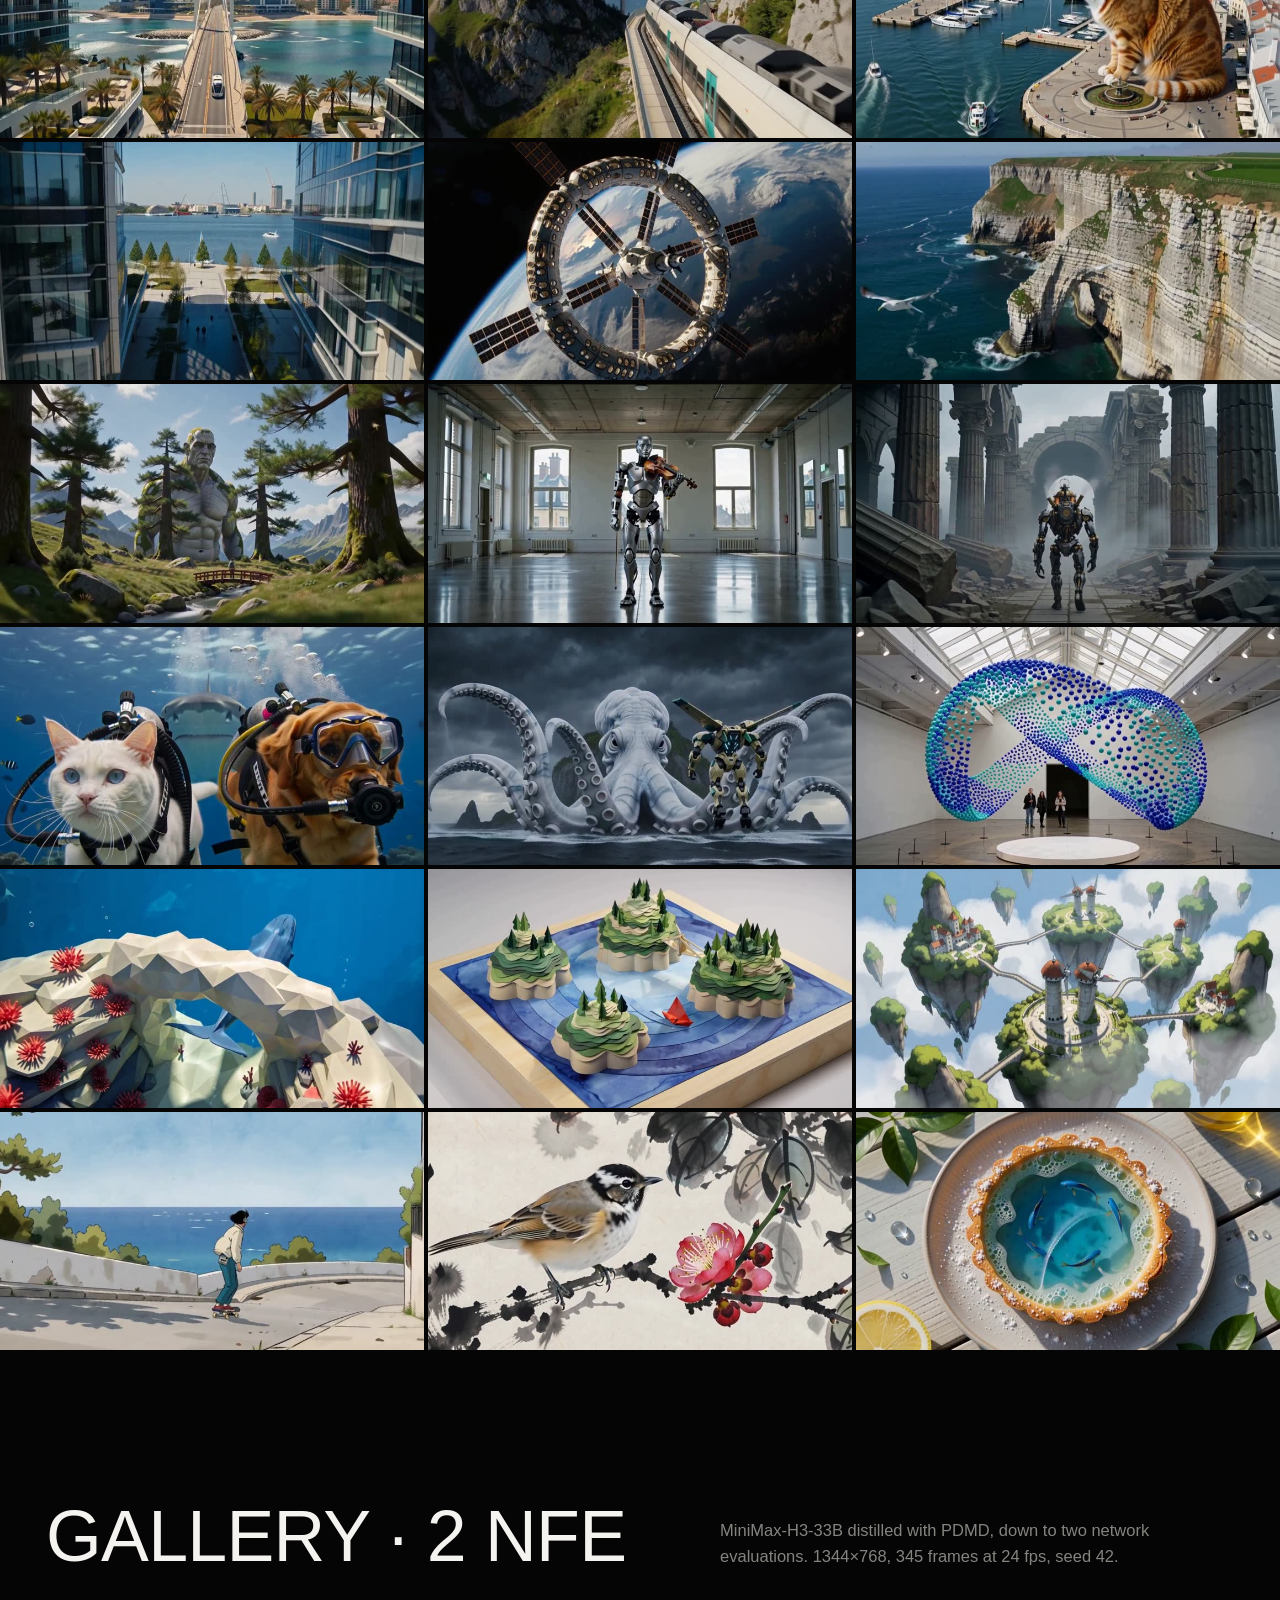
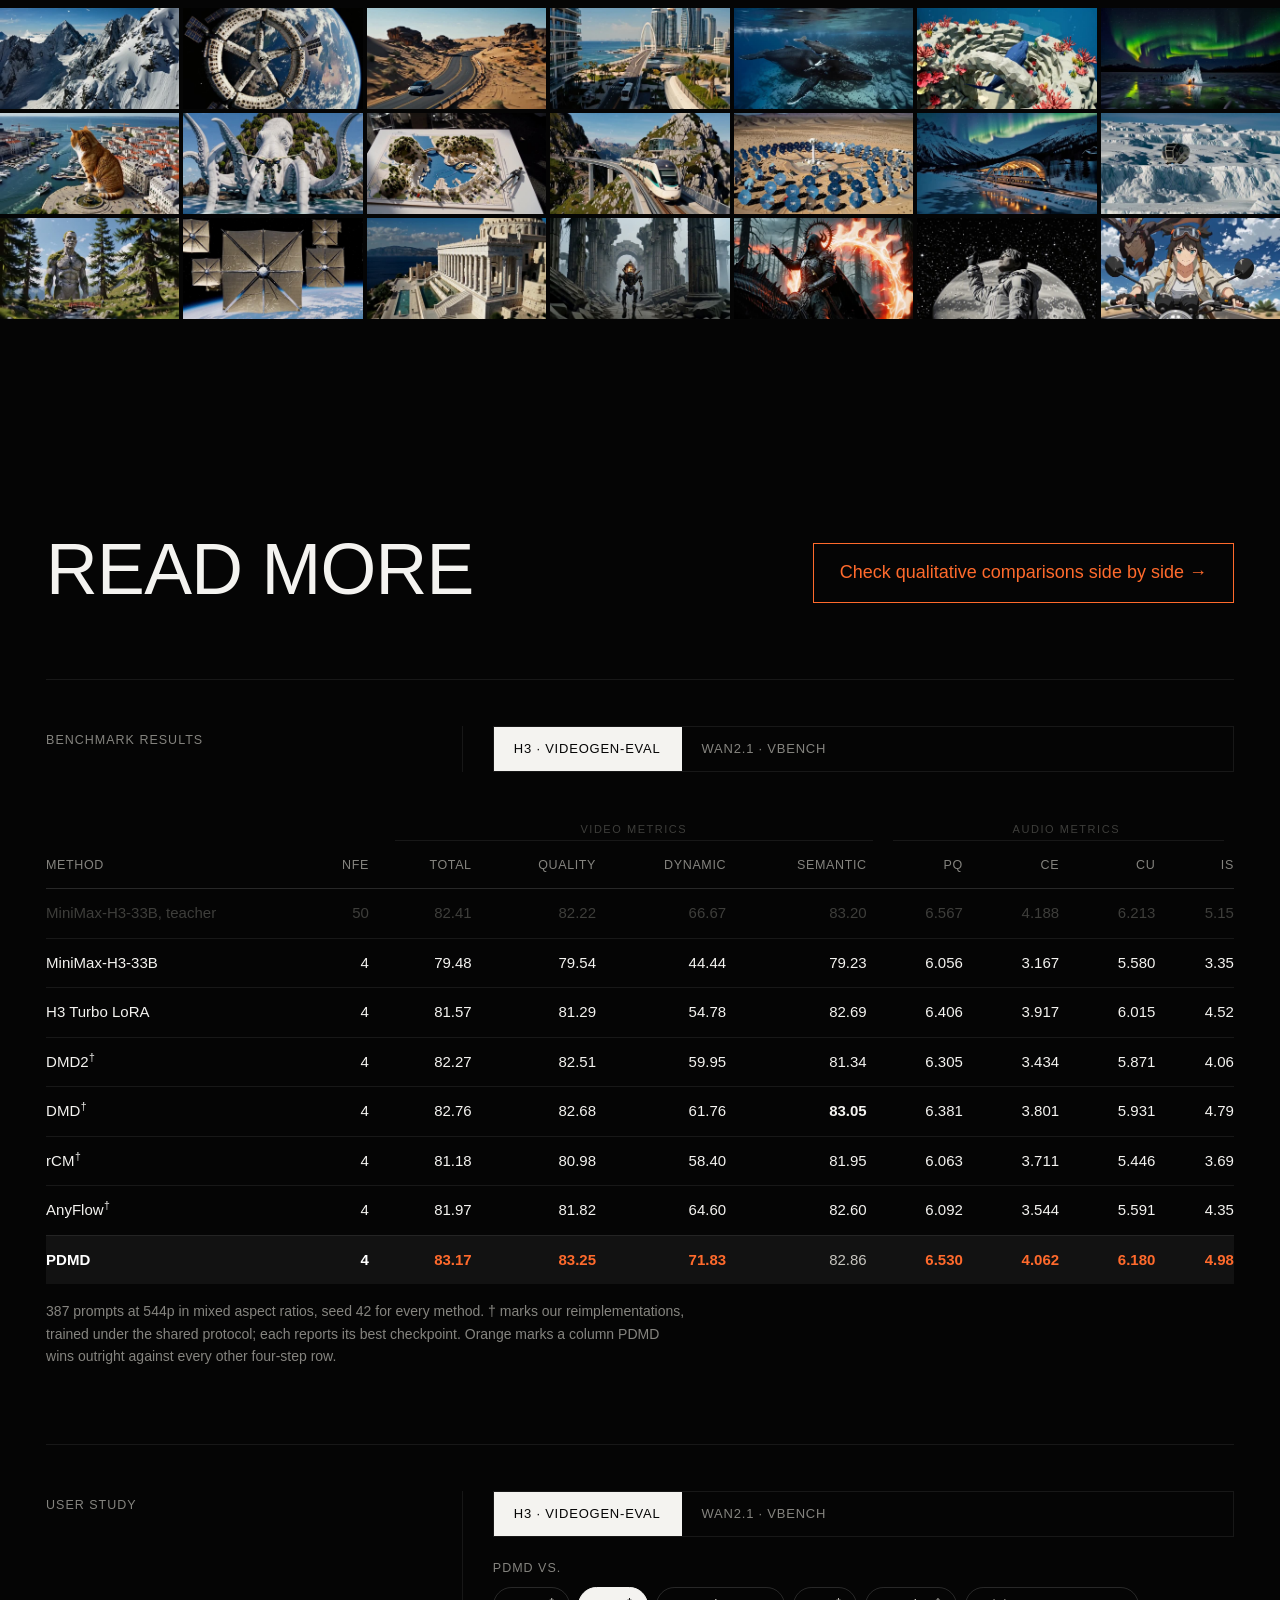
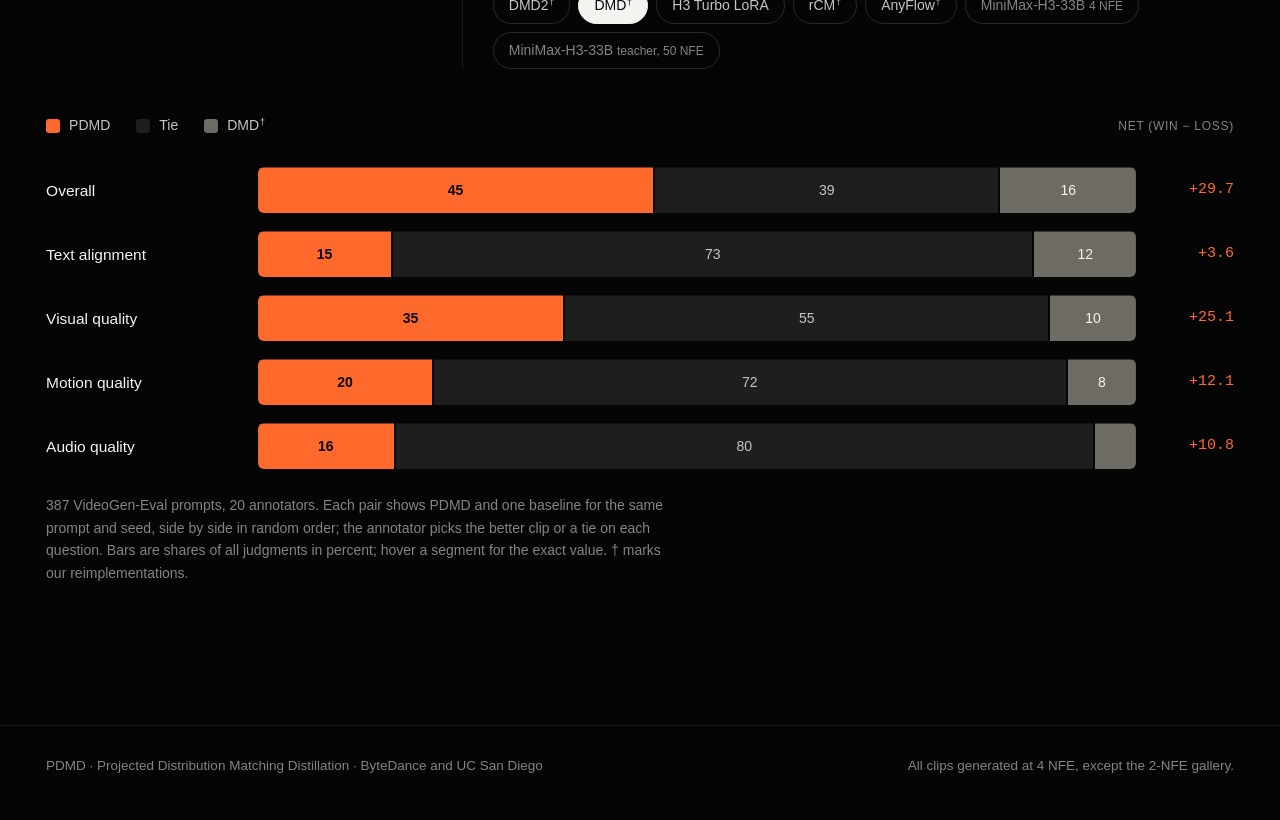
==== commit ec1b19a1: "Update PDMD explanation and fix desktop radar spacing" ====
--- a/index.html
+++ b/index.html
@@ -12,14 +12,14 @@
 <meta name="twitter:card" content="summary_large_image">
 <link rel="stylesheet" href="fonts/fonts.css">
 <link rel="icon" type="image/svg+xml" href="data:image/svg+xml,%3Csvg%20xmlns='http://www.w3.org/2000/svg'%20viewBox='0%200%2064%2064'%3E%3Crect%20width='64'%20height='64'%20rx='12'%20fill='%23050505'/%3E%3Cpath%20d='M32%2014%20V44%20M18%2044%20H46'%20stroke='%23FF6A2C'%20stroke-width='6'%20stroke-linecap='round'/%3E%3C/svg%3E">
-<link rel="stylesheet" href="site.css?v=70">
+<link rel="stylesheet" href="site.css?v=71">
 </head>
 <body>
 
 <div class="topbar" id="topbar">
   <a class="mark" href="#top">PDMD</a>
   <span class="chip">TL;DR</span>
-  <span class="strap"><b>PDMD suppresses the student&#8217;s training error by projecting out a ready-made error estimate.</b></span>
+  <span class="strap"><b>PDMD improves the diffusion distillation with a one-line projection that filters student's training error.</b></span>
   <nav>
     <a href="#film">Meet PDMD</a>
     <a href="#tldr">TL;DR</a>
@@ -75,8 +75,7 @@
     <div class="tldr-grid">
     <div class="quote reveal">
       <h1 class="title"><em>Projected</em> Distribution<br>Matching Distillation</h1>
-      <p class="tldr">PDMD suppresses the student&#8217;s training error by <mark>projecting out a ready-made
-        error estimate</mark>. <span class="dim">Nothing else changes: no
+      <p class="tldr">PDMD improves the diffusion distillation with a <mark>one-line projection that filters student's training error</mark>. <span class="dim">Nothing else changes: no
         auxiliary loss, no additional network, no extra model pass.</span></p>
       <div class="oneline"><i># r = x0_critic - x0_student</i><b>d = d - (d * r).sum() / r.pow(2).sum() * r</b></div>
       <p class="names">
@@ -103,9 +102,9 @@
             <span><img src="fig3/pdmd.jpg" alt=""><em>PDMD target</em></span>
           </div>
         </div>
-        <figcaption>DMD moves the student endpoint along &#8722;d. PDMD keeps only the part of d perpendicular
-          to the residual r, because the expectation of r is the critic-error component. The two frames decode a
-          real update target during training &#8212; the DMD one carries the stronger artifacts.</figcaption>
+        <figcaption>DMD moves the student endpoint along &#8722;d. PDMD projects out the component of d parallel
+          to the student&#8211;critic endpoint residual r, an estimate of critic error, to suppress critic error.
+          The two frames decode a real update target during training &#8212; the PDMD target contains fewer artifacts.</figcaption>
       </figure>
     <div class="radarwrap reveal">
       <svg class="radar" id="radar" viewBox="0 0 560 480" role="img"
--- a/site.css
+++ b/site.css
@@ -396,12 +396,11 @@
    figure and centre the legend on the chart above it */
 .radarwrap{grid-template-columns:1fr; gap:10px; margin-top:-14px; justify-items:center}
 .radarwrap > div{width:100%}
-/* Two columns: lift the radar by three lines of the abstract beside it
-   (line-height 43.52px, so 131px). The boxes now overlap by ~24px, but the
-   chart's own viewBox carries ~46px of empty space above its first ink, so the
-   ink still clears the figure caption by ~22px and nothing is drawn over. */
+/* Keep the desktop chart below the full caption as its text wraps. */
 @media (min-width:981px){
-  .tldr-grid > .radarwrap{margin-top:-145px}
+  .tldr-grid{row-gap:24px}
+  .tldr-grid > .fig3{margin-bottom:0}
+  .tldr-grid > .radarwrap{margin-top:0}
 }
 
 .btn--ghost{height:46px; font-size:15px; align-self:flex-start}
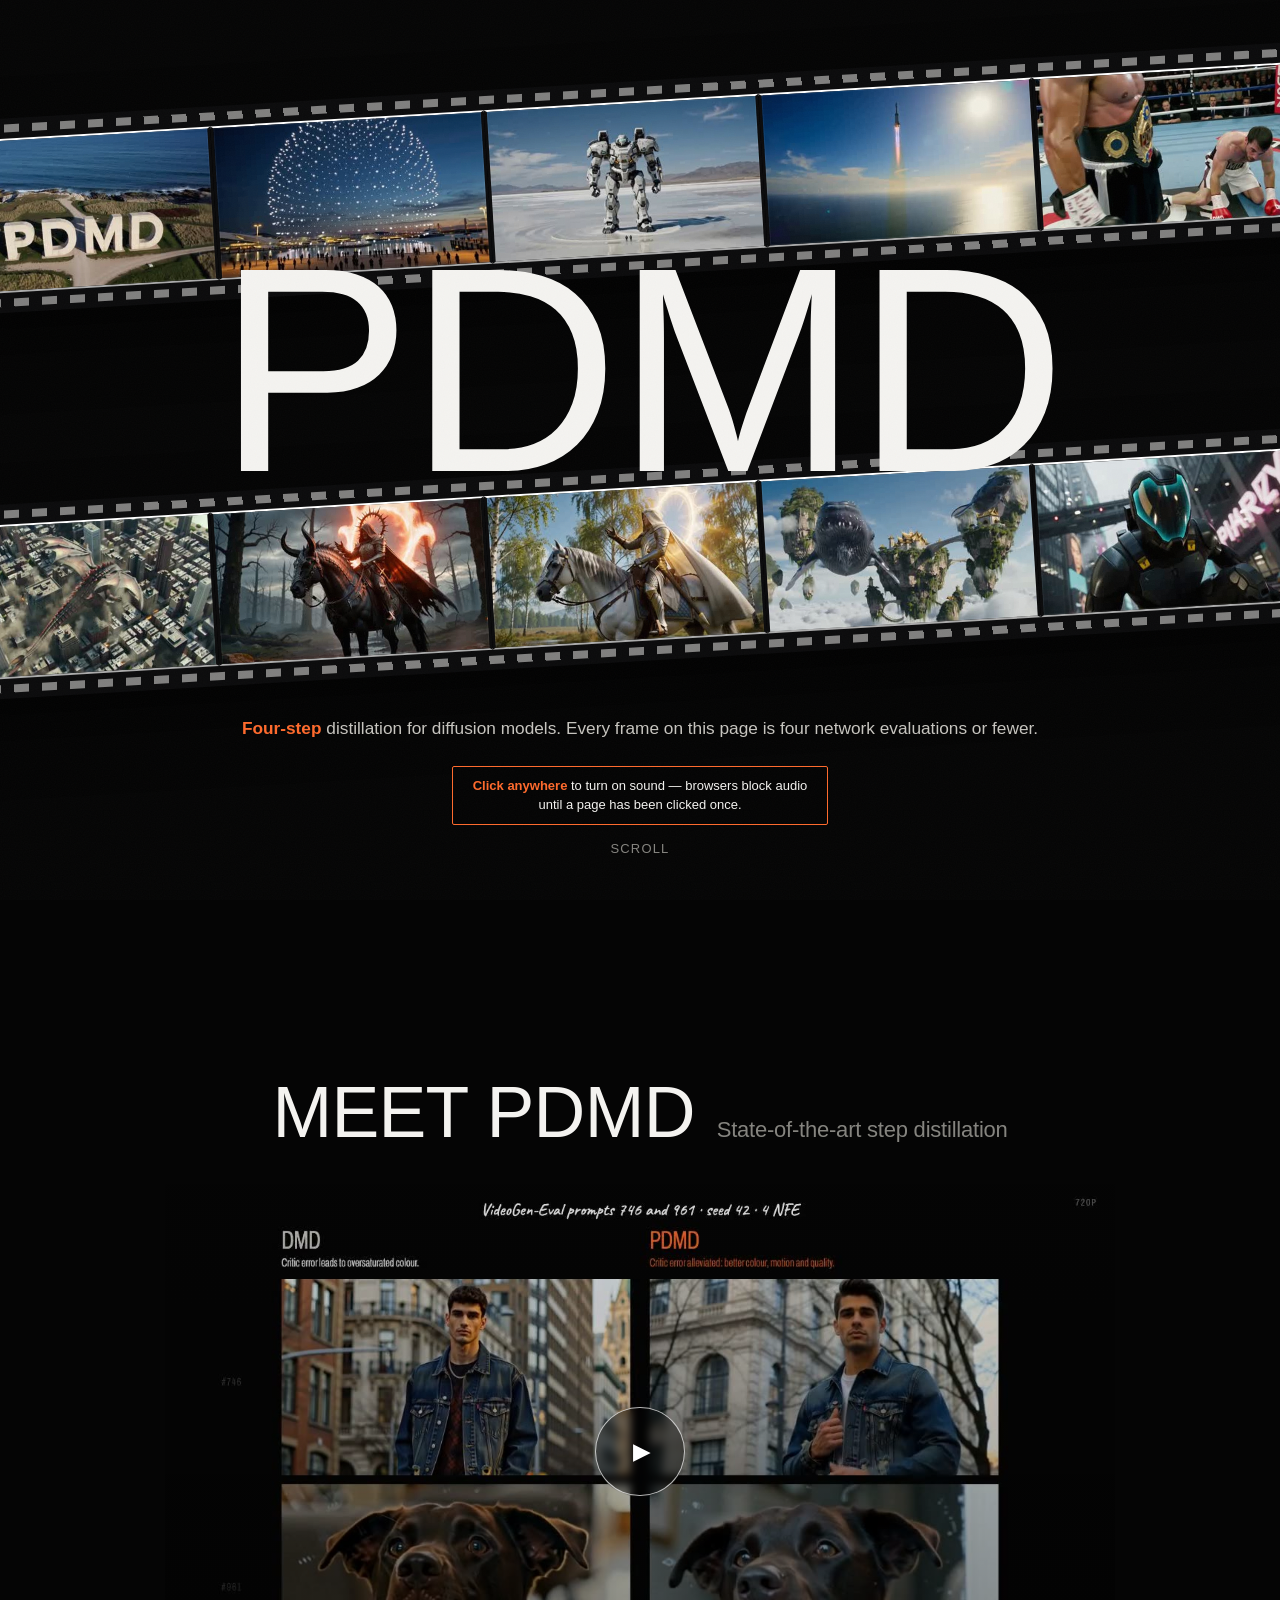
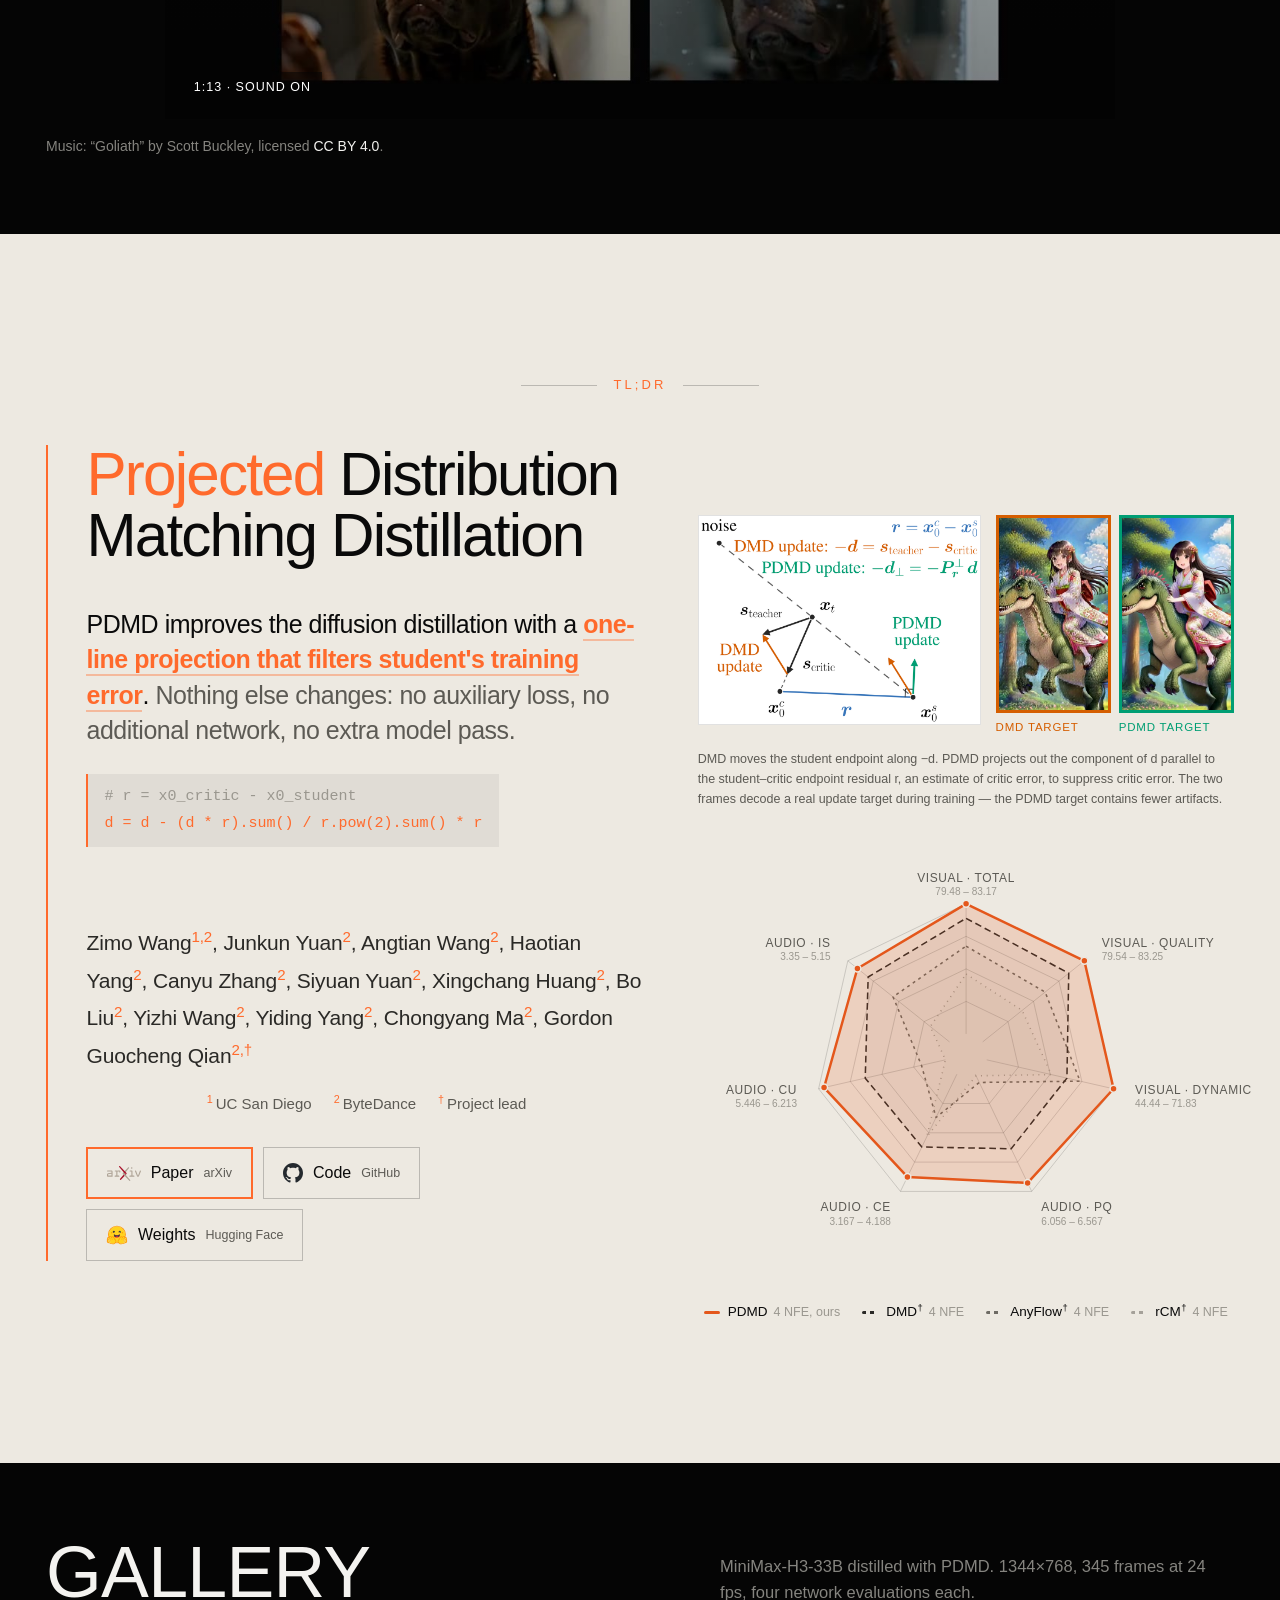
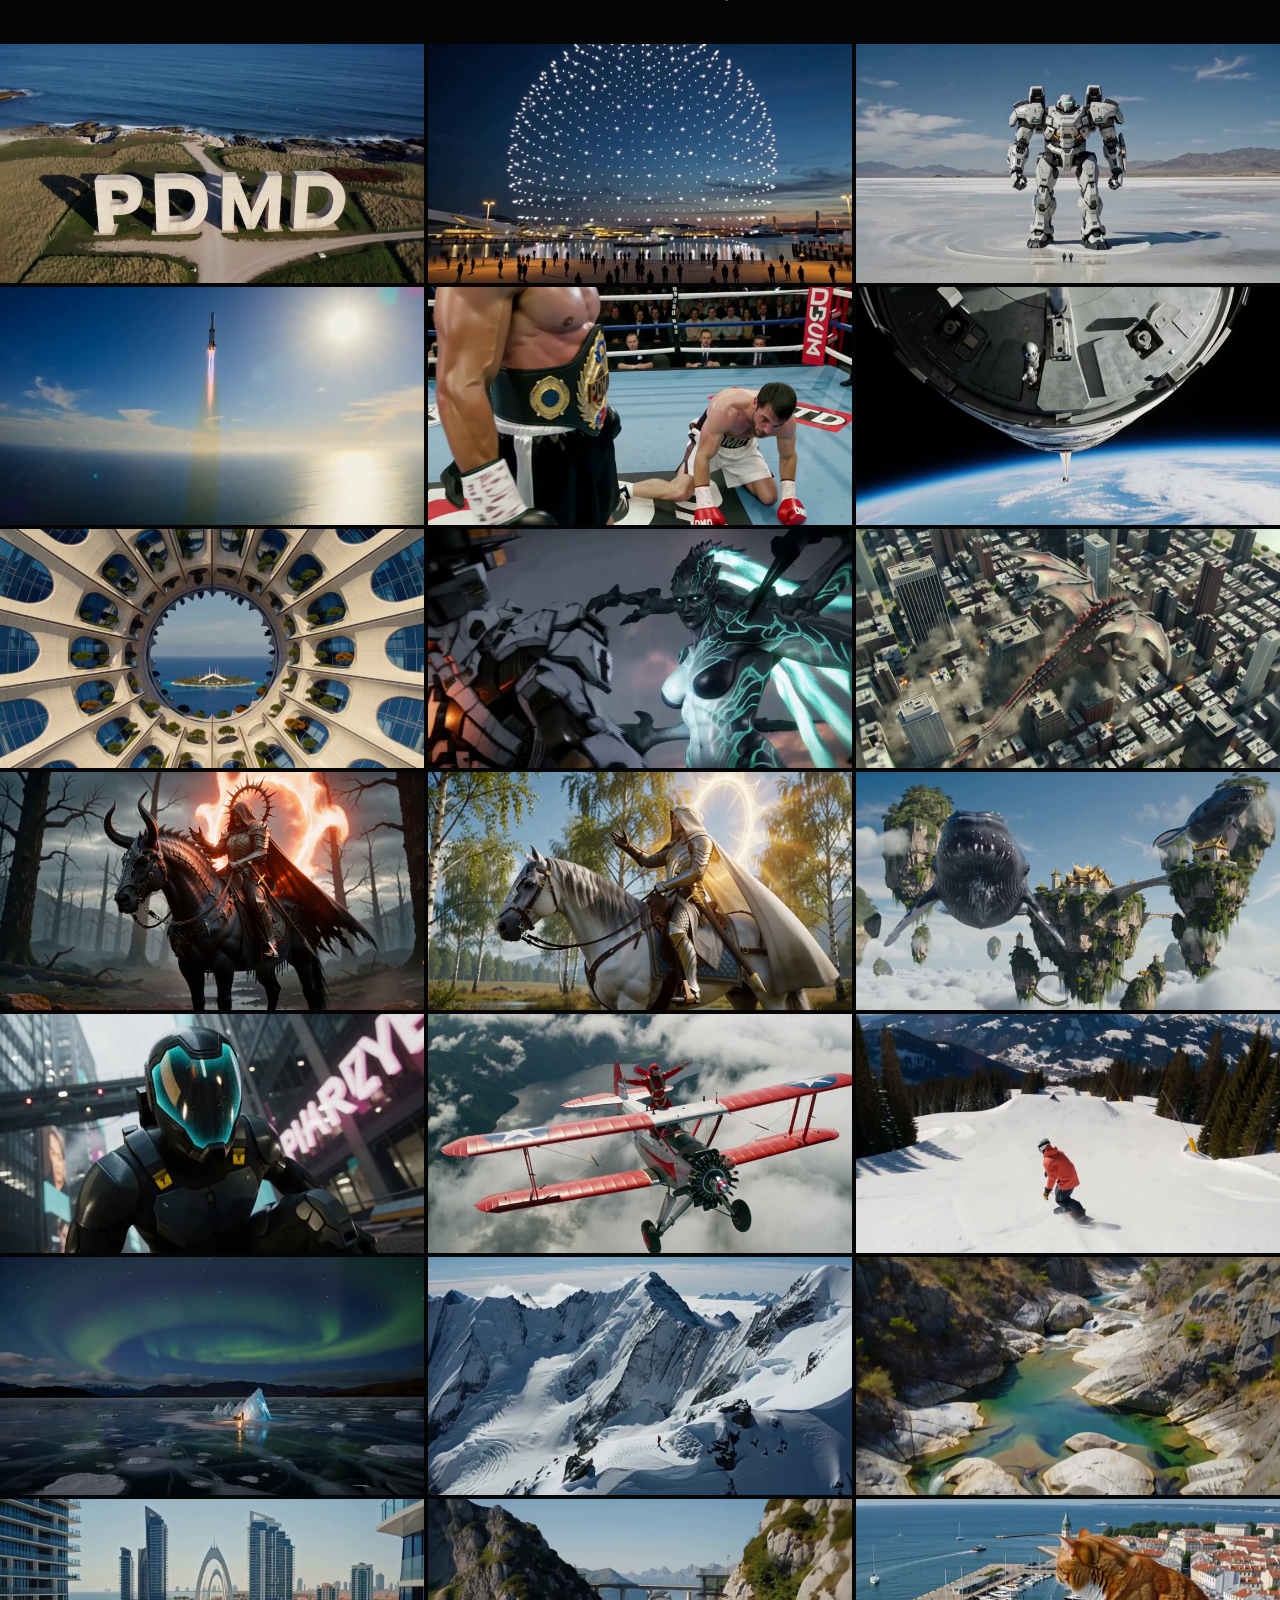
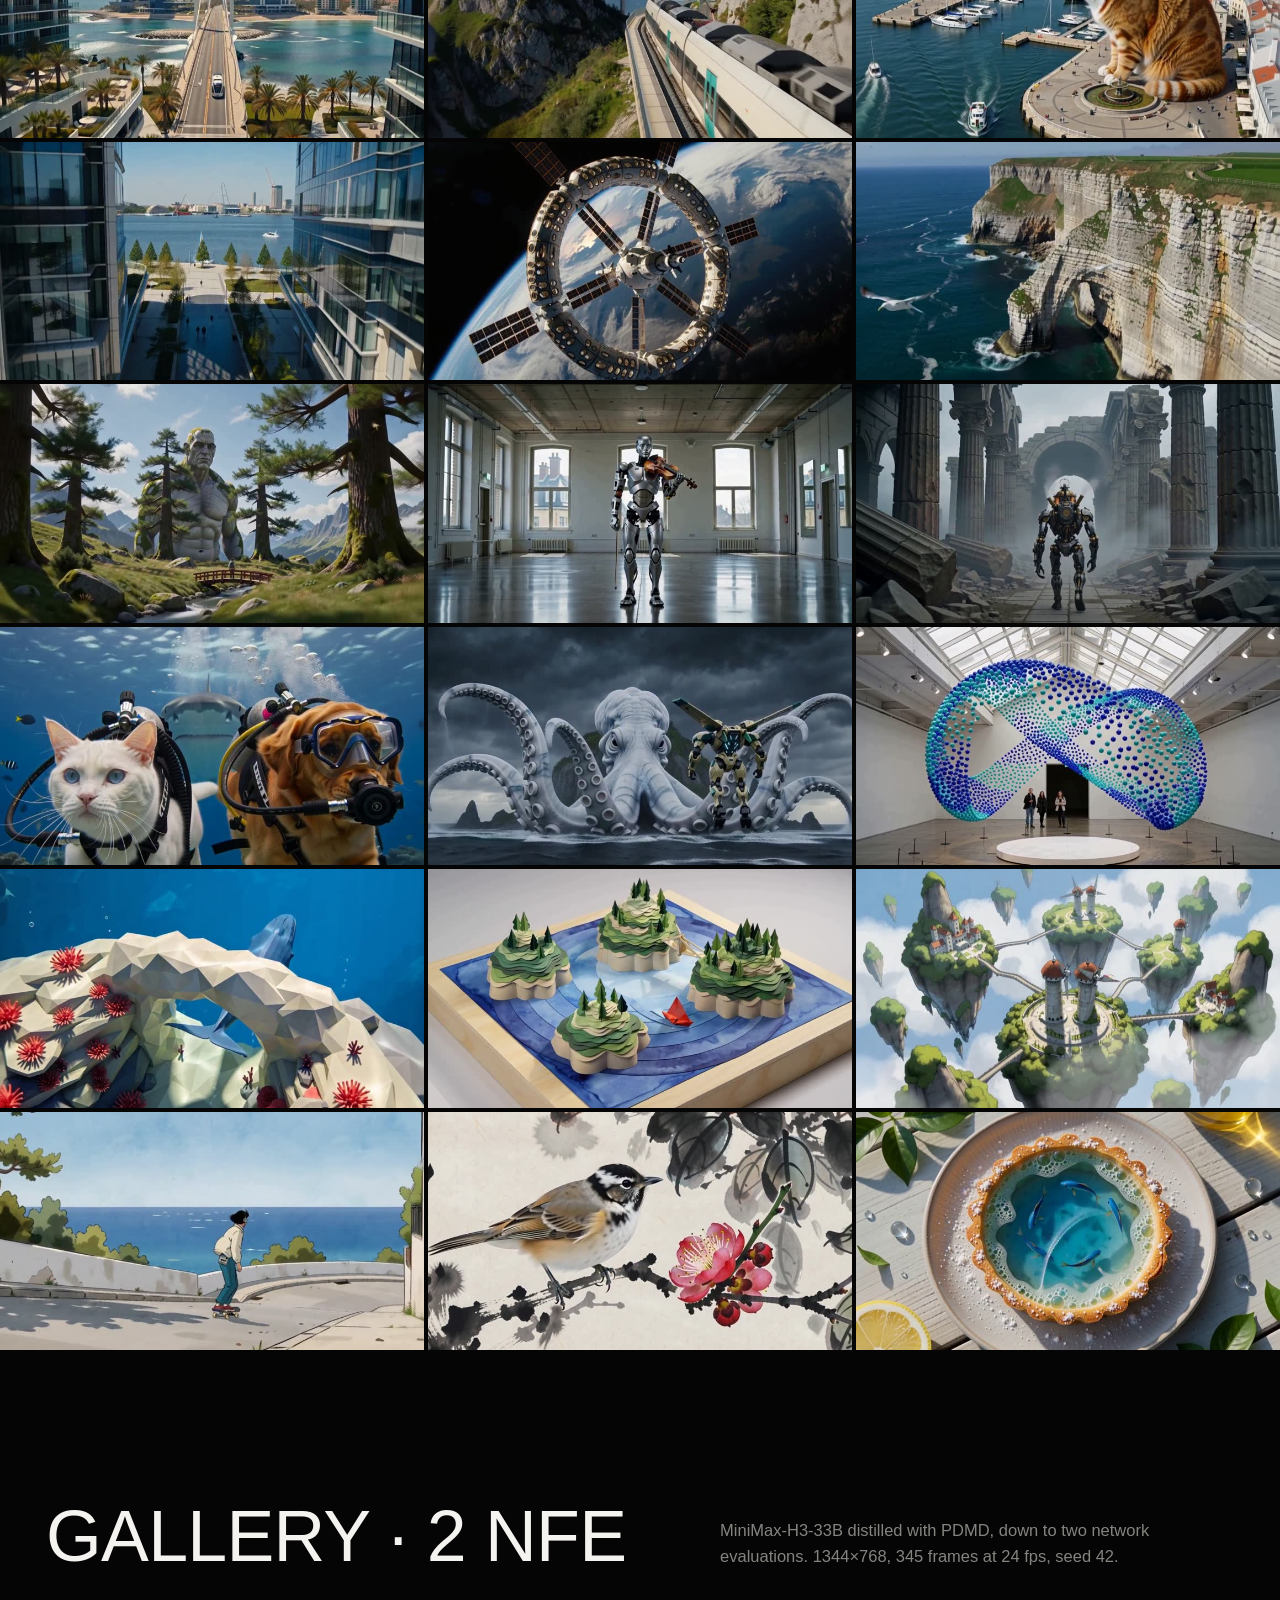
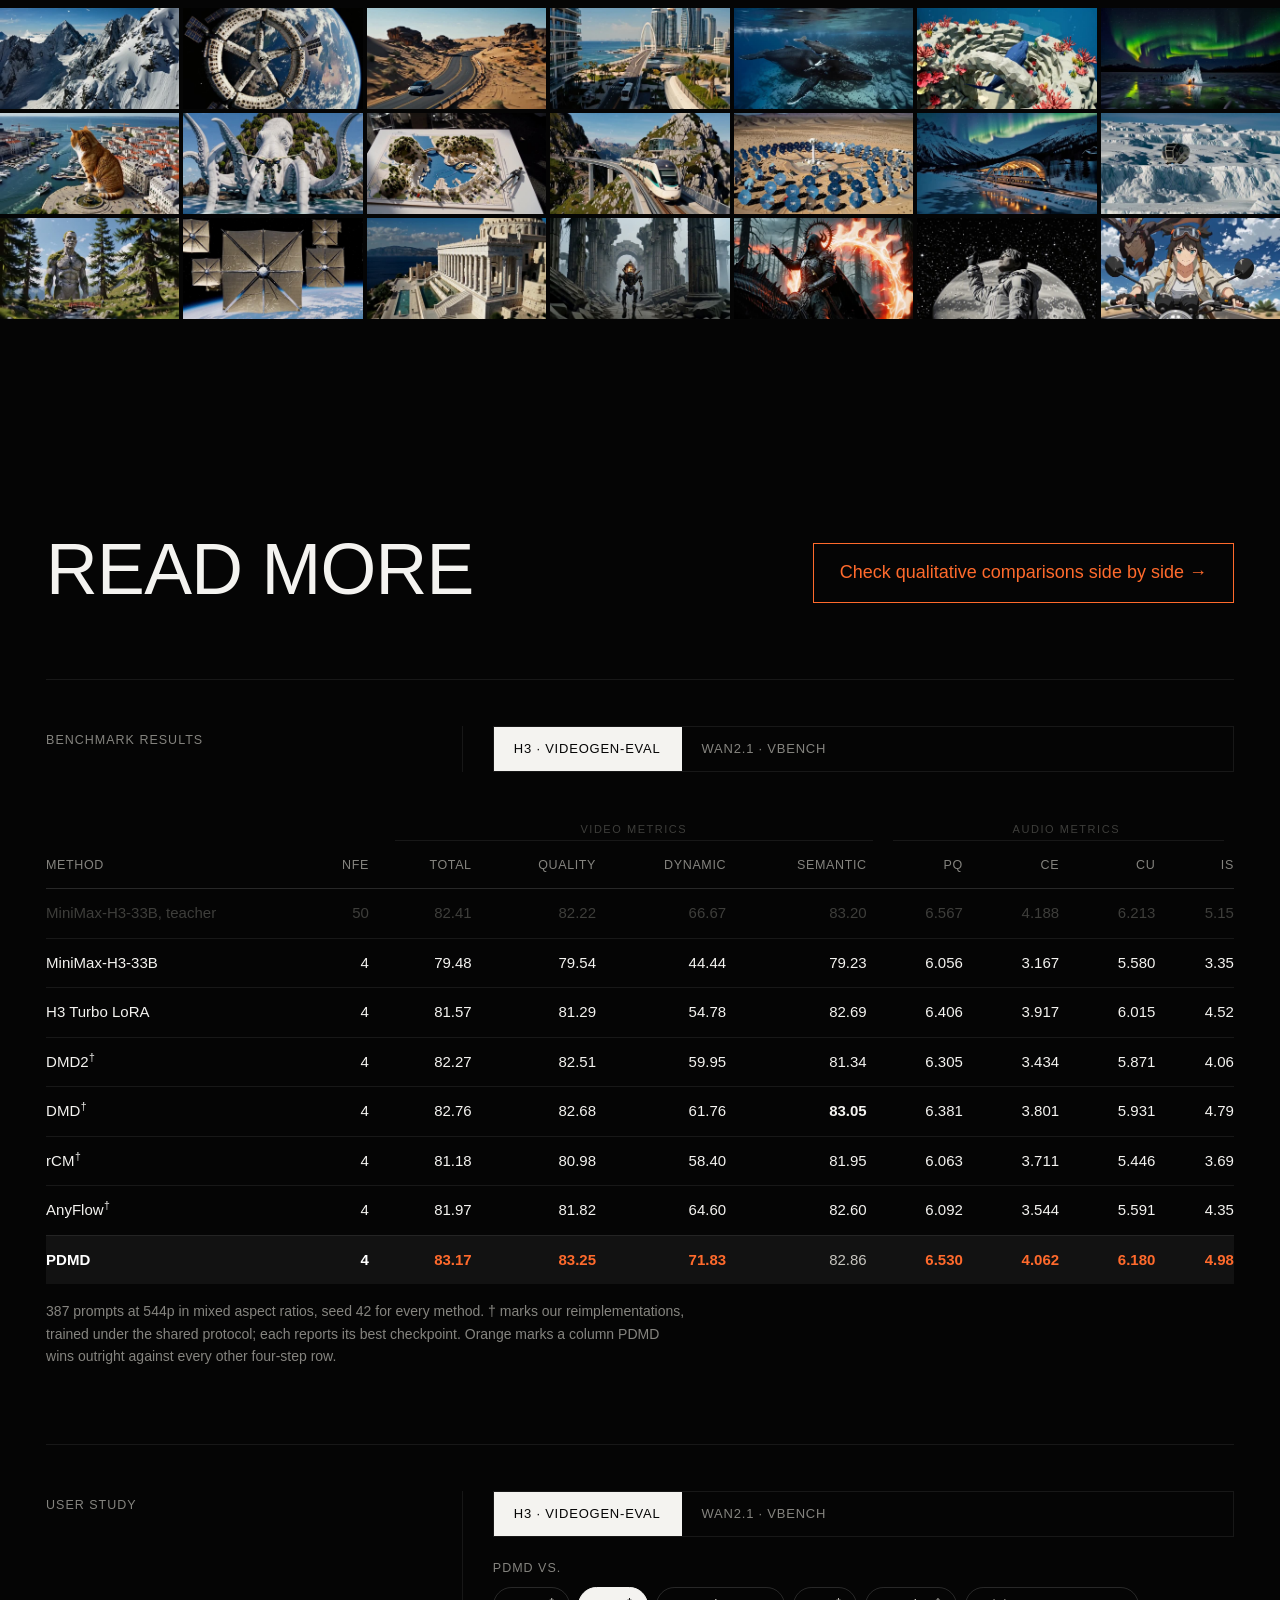
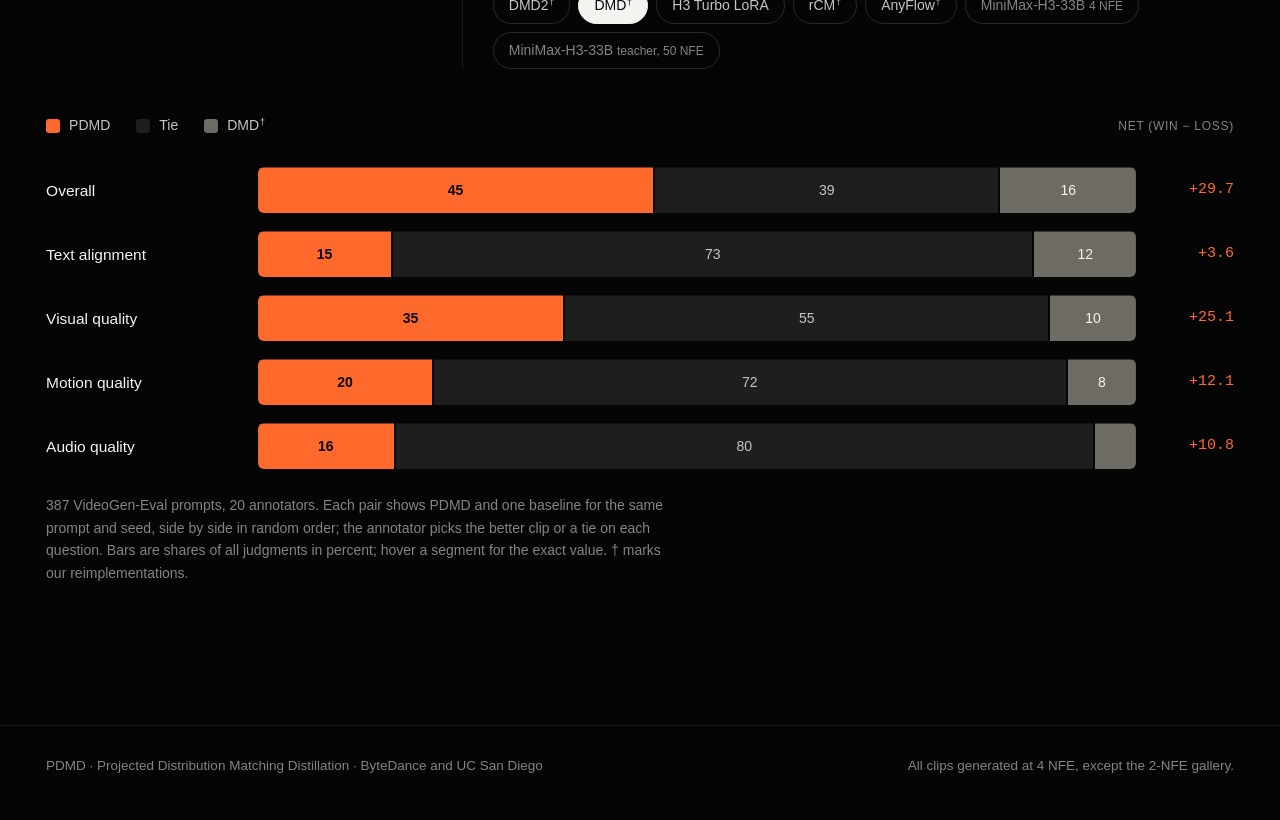
==== commit 1ce7b19b: "Link paper, code, and model weights on project homepage" ====
--- a/index.html
+++ b/index.html
@@ -88,9 +88,9 @@
         <span><sup>1</sup>UC San Diego</span><span><sup>2</sup>ByteDance</span><span><sup>&#8224;</sup>Project lead</span>
       </p>
       <div class="cta">
-        <a class="btn btn--primary" href="#" data-ph><img class="brand brand--arxiv" src="logos/arxiv.svg" alt="">Paper <span class="soon">arXiv soon</span></a>
-        <a class="btn" href="#" data-ph><img class="brand" src="logos/gh.svg" alt="">Code <span class="soon">GitHub soon</span></a>
-        <a class="btn" href="#" data-ph><img class="brand" src="logos/hf.svg" alt="">Weights <span class="soon">Hugging Face soon</span></a>
+        <a class="btn btn--primary" href="https://arxiv.org/abs/2609.35768"><img class="brand brand--arxiv" src="logos/arxiv.svg" alt="">Paper <span class="soon">arXiv</span></a>
+        <a class="btn" href="https://github.com/ZeamoxWang/pdmd"><img class="brand" src="logos/gh.svg" alt="">Code <span class="soon">GitHub</span></a>
+        <a class="btn" href="https://huggingface.co/pdmd2026/pdmd_4NFE_full"><img class="brand" src="logos/hf.svg" alt="">Weights <span class="soon">Hugging Face</span></a>
       </div>
     </div>
       <figure class="fig3 reveal">
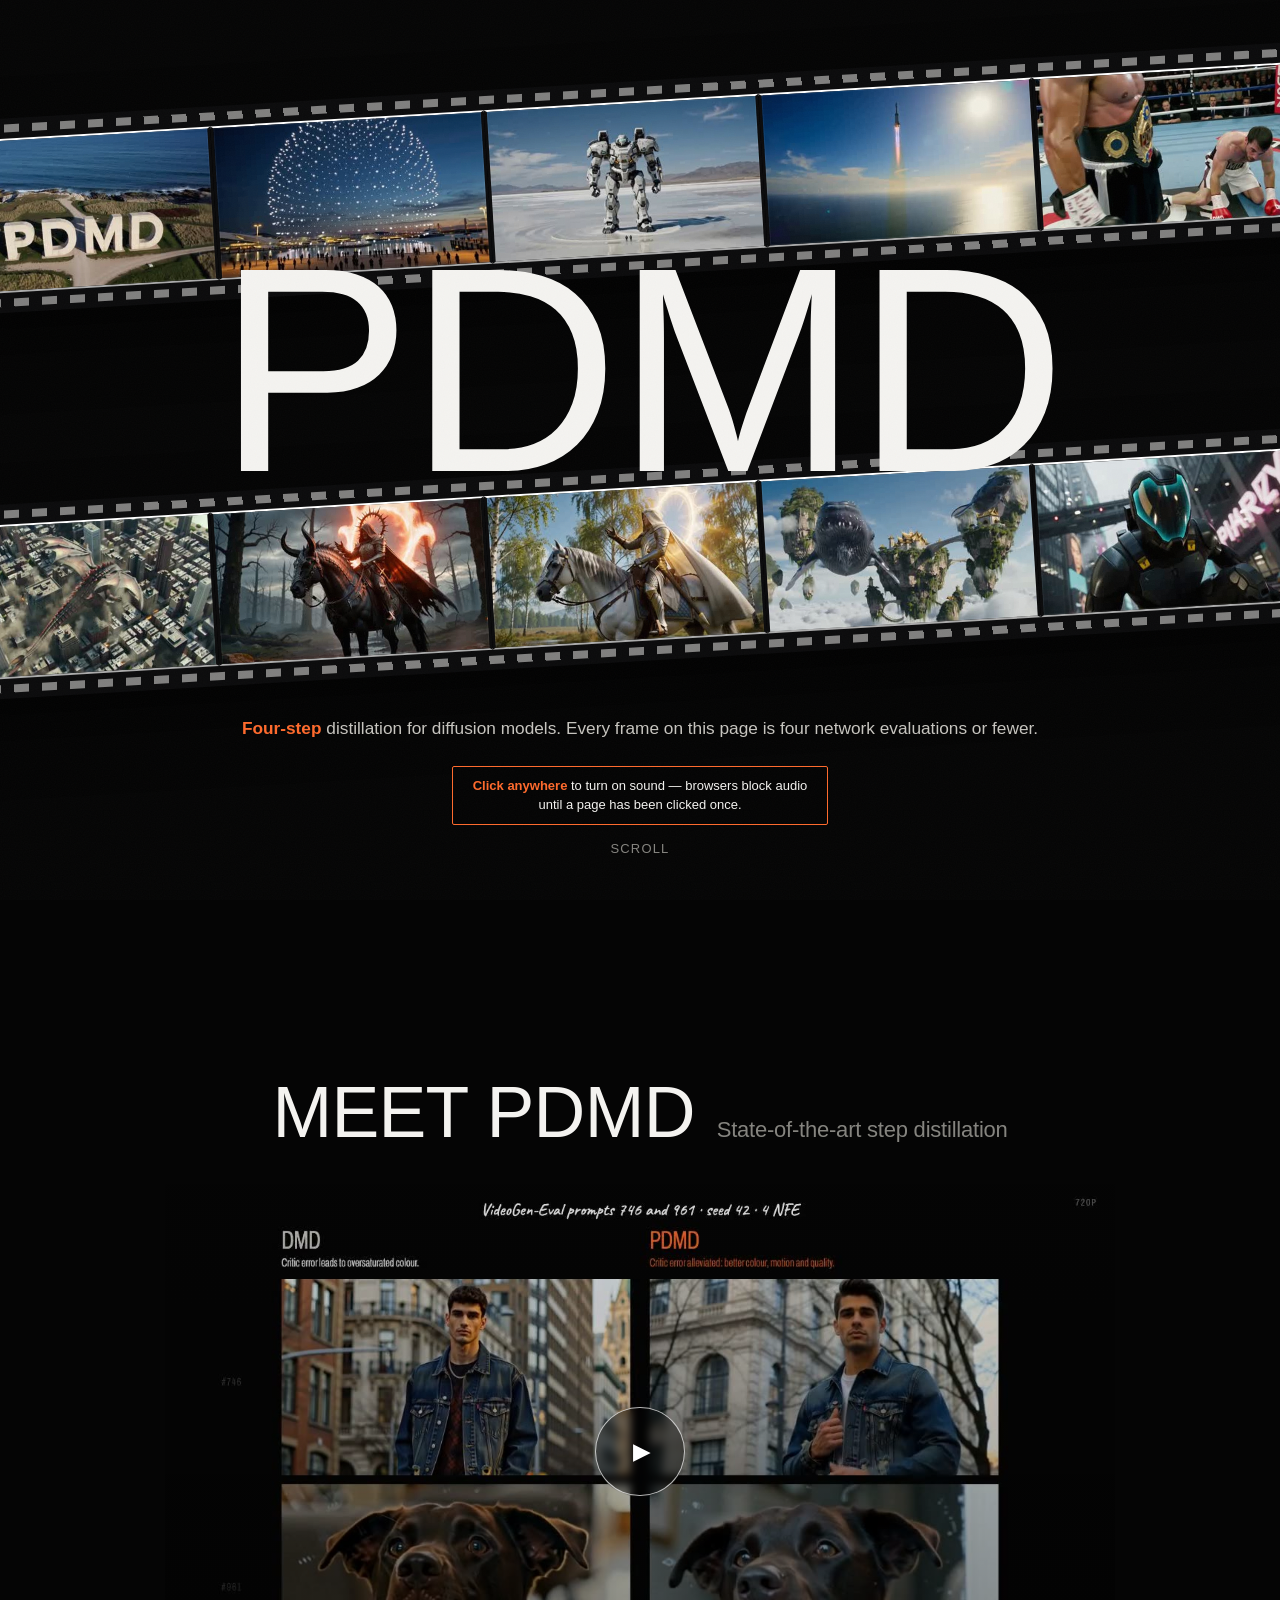
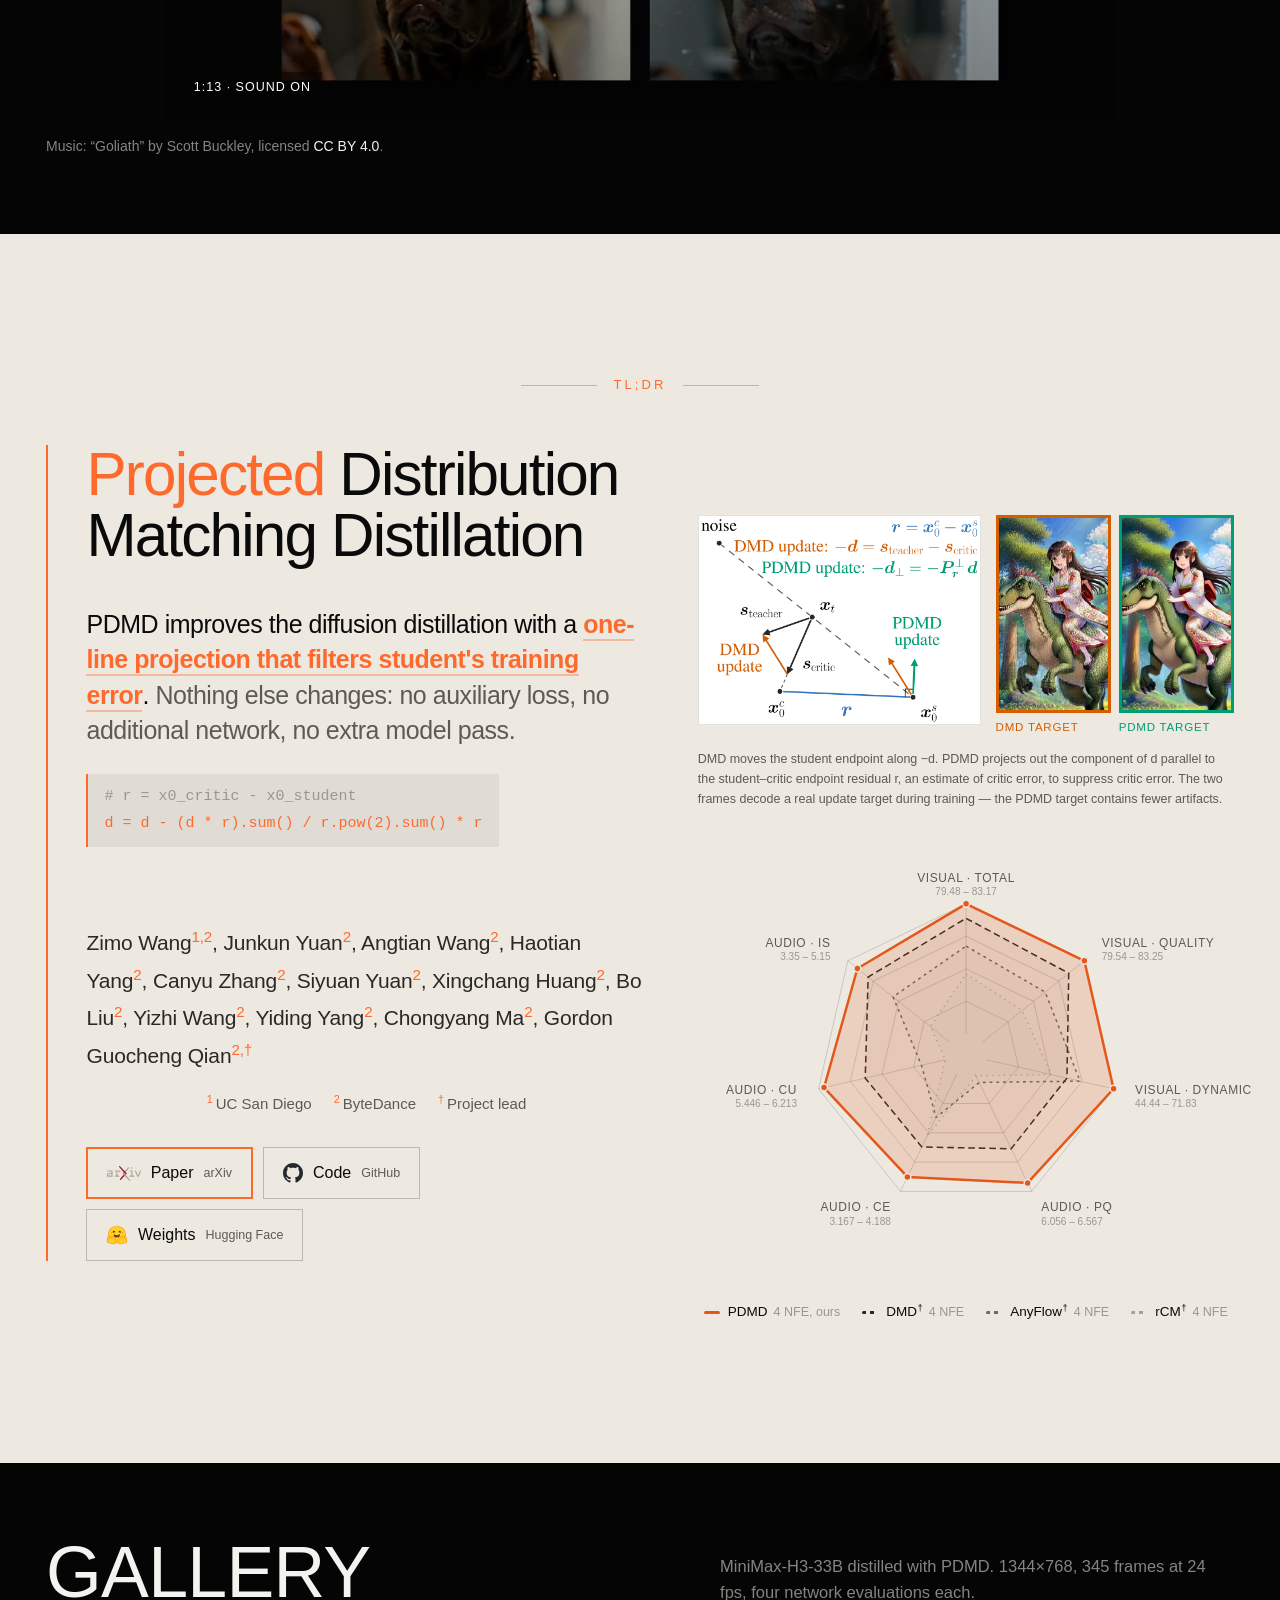
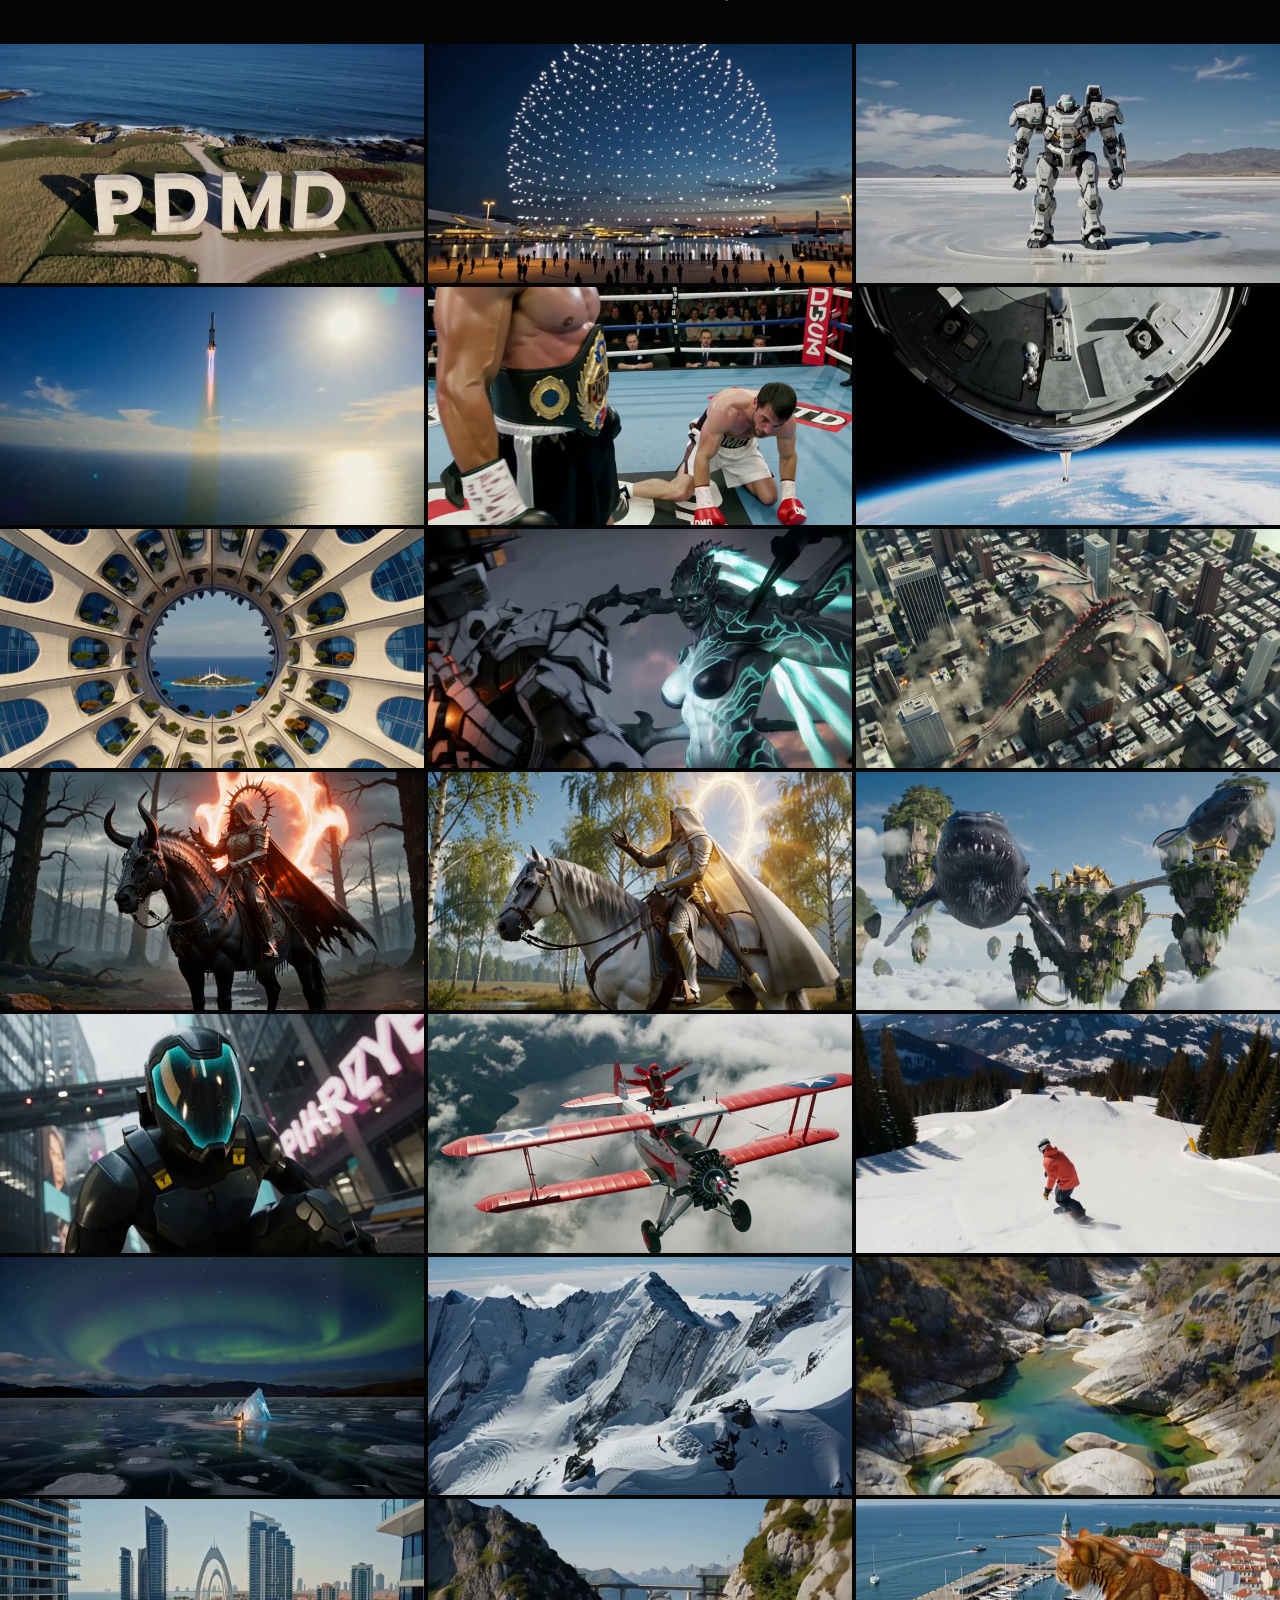
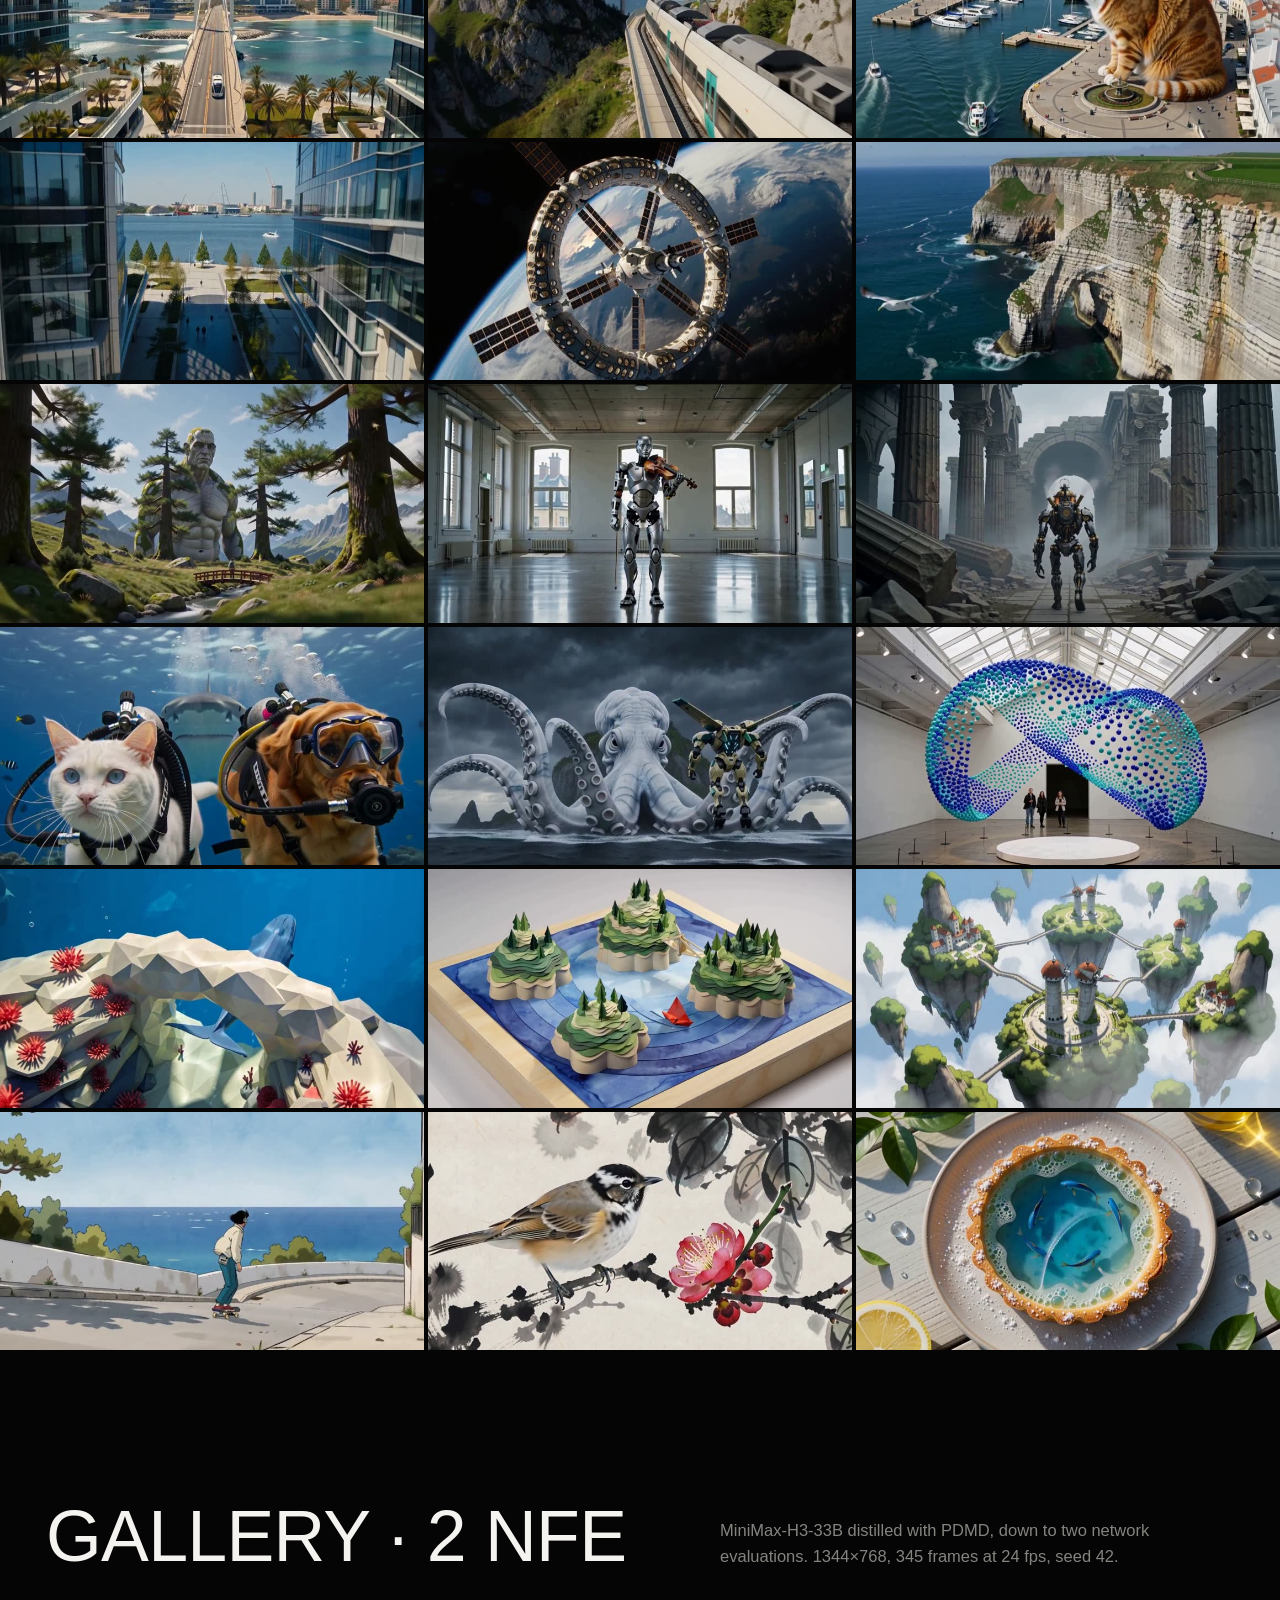
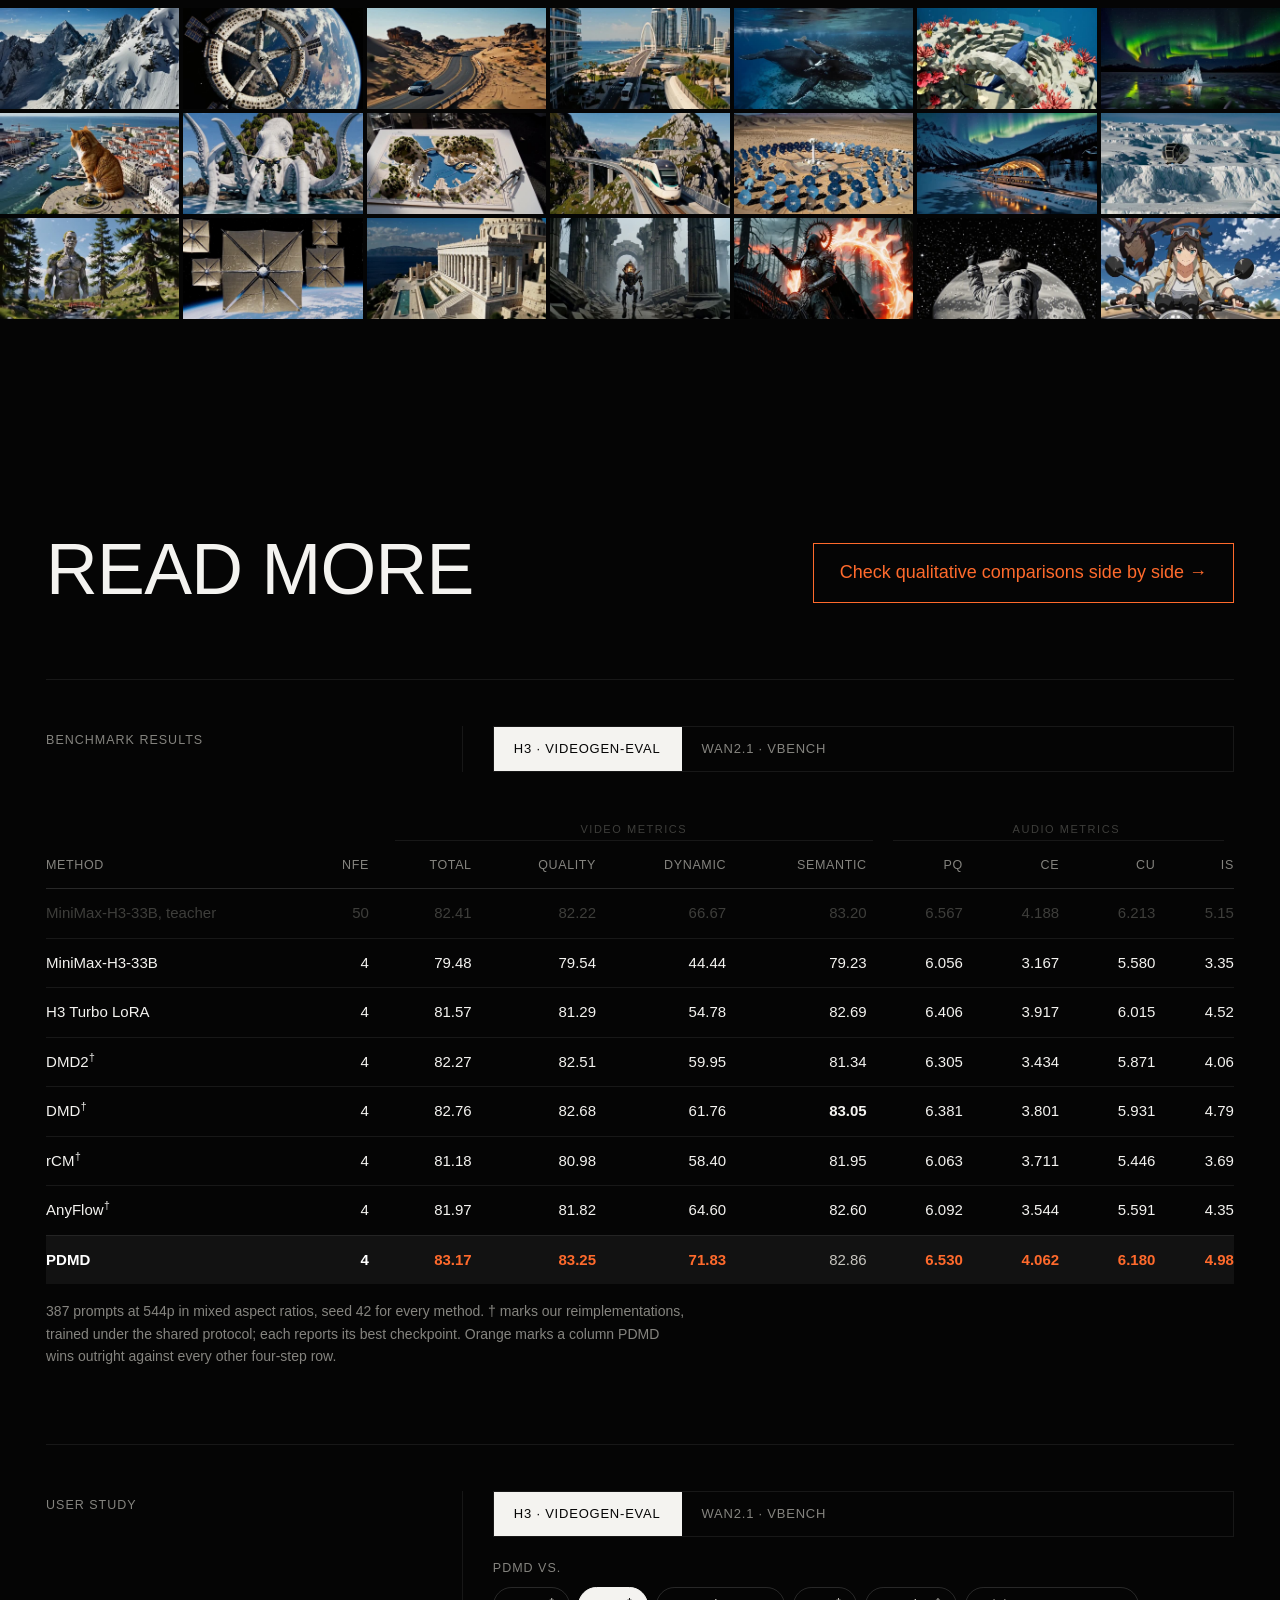
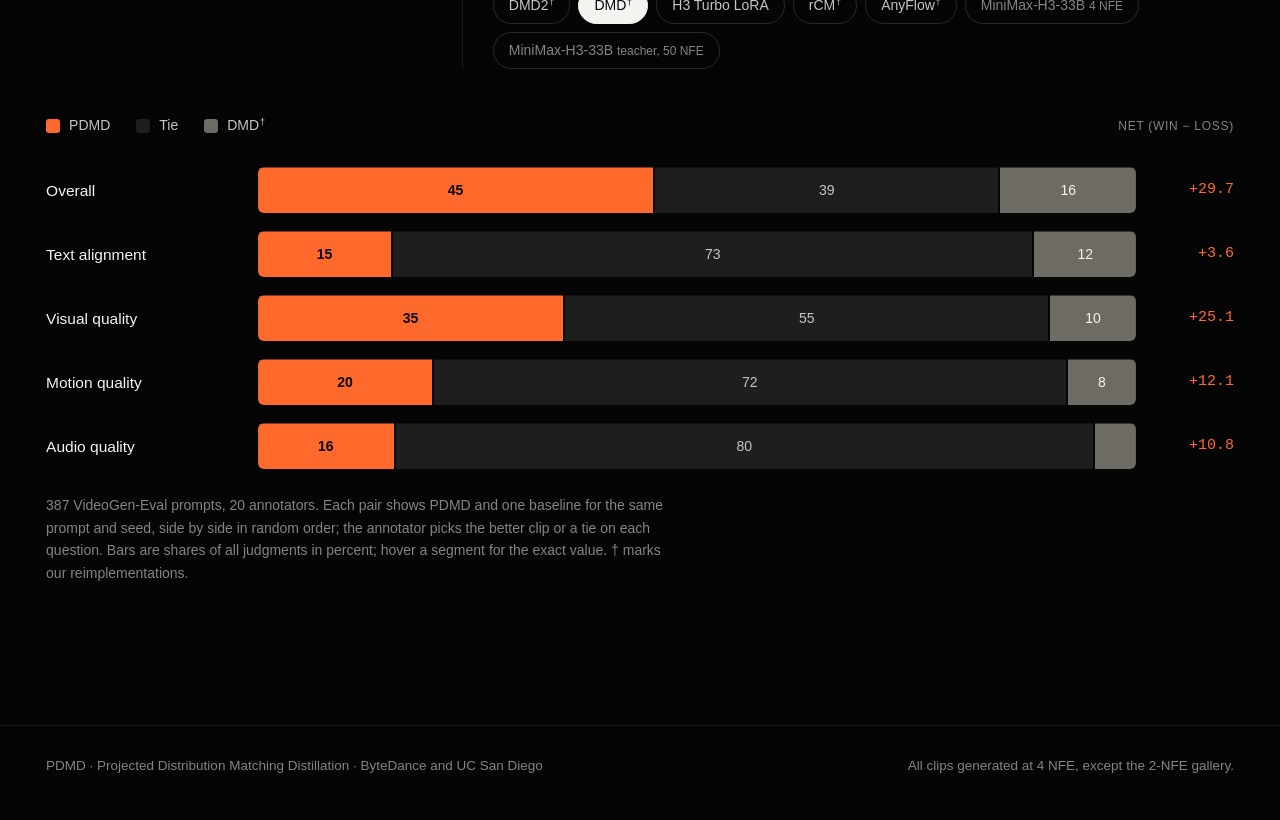
==== commit 4c38b4e0: "Add author homepage links Updated author names to include hyperlinks to their homepages." ====
--- a/index.html
+++ b/index.html
@@ -79,10 +79,10 @@
         auxiliary loss, no additional network, no extra model pass.</span></p>
       <div class="oneline"><i># r = x0_critic - x0_student</i><b>d = d - (d * r).sum() / r.pow(2).sum() * r</b></div>
       <p class="names">
-        Zimo Wang<sup>1,2</sup>, Junkun Yuan<sup>2</sup>, Angtian Wang<sup>2</sup>, Haotian Yang<sup>2</sup>,
-        Canyu Zhang<sup>2</sup>, Siyuan Yuan<sup>2</sup>, Xingchang Huang<sup>2</sup>, Bo Liu<sup>2</sup>,
-        Yizhi Wang<sup>2</sup>, Yiding Yang<sup>2</sup>, Chongyang Ma<sup>2</sup>,
-        Gordon Guocheng Qian<sup>2,&#8224;</sup>
+        <a href="https://zeamoxwang.github.io/homepage/">Zimo Wang</a><sup>1,2</sup>, <a href="https://junkunyuan.github.io/">Junkun Yuan</a><sup>2</sup>, <a href="https://angtianwang.github.io/">Angtian Wang</a><sup>2</sup>, <a href="https://yanght321.github.io/">Haotian Yang</a><sup>2</sup>,
+        Canyu Zhang<sup>2</sup>, Siyuan Yuan<sup>2</sup>, <a href="https://xchhuang.github.io/">Xingchang Huang</a><sup>2</sup>, Bo Liu<sup>2</sup>,
+        <a href="https://yizhiwang96.github.io/">Yizhi Wang</a><sup>2</sup>, <a href="https://ihollywhy.github.io/">Yiding Yang</a><sup>2</sup>, <a href="http://www.chongyangma.com/">Chongyang Ma</a><sup>2</sup>,
+        <a href="https://guochengqian.github.io/">Gordon Guocheng Qian</a><sup>2,&#8224;</sup>
       </p>
       <p class="aff">
         <span><sup>1</sup>UC San Diego</span><span><sup>2</sup>ByteDance</span><span><sup>&#8224;</sup>Project lead</span>
